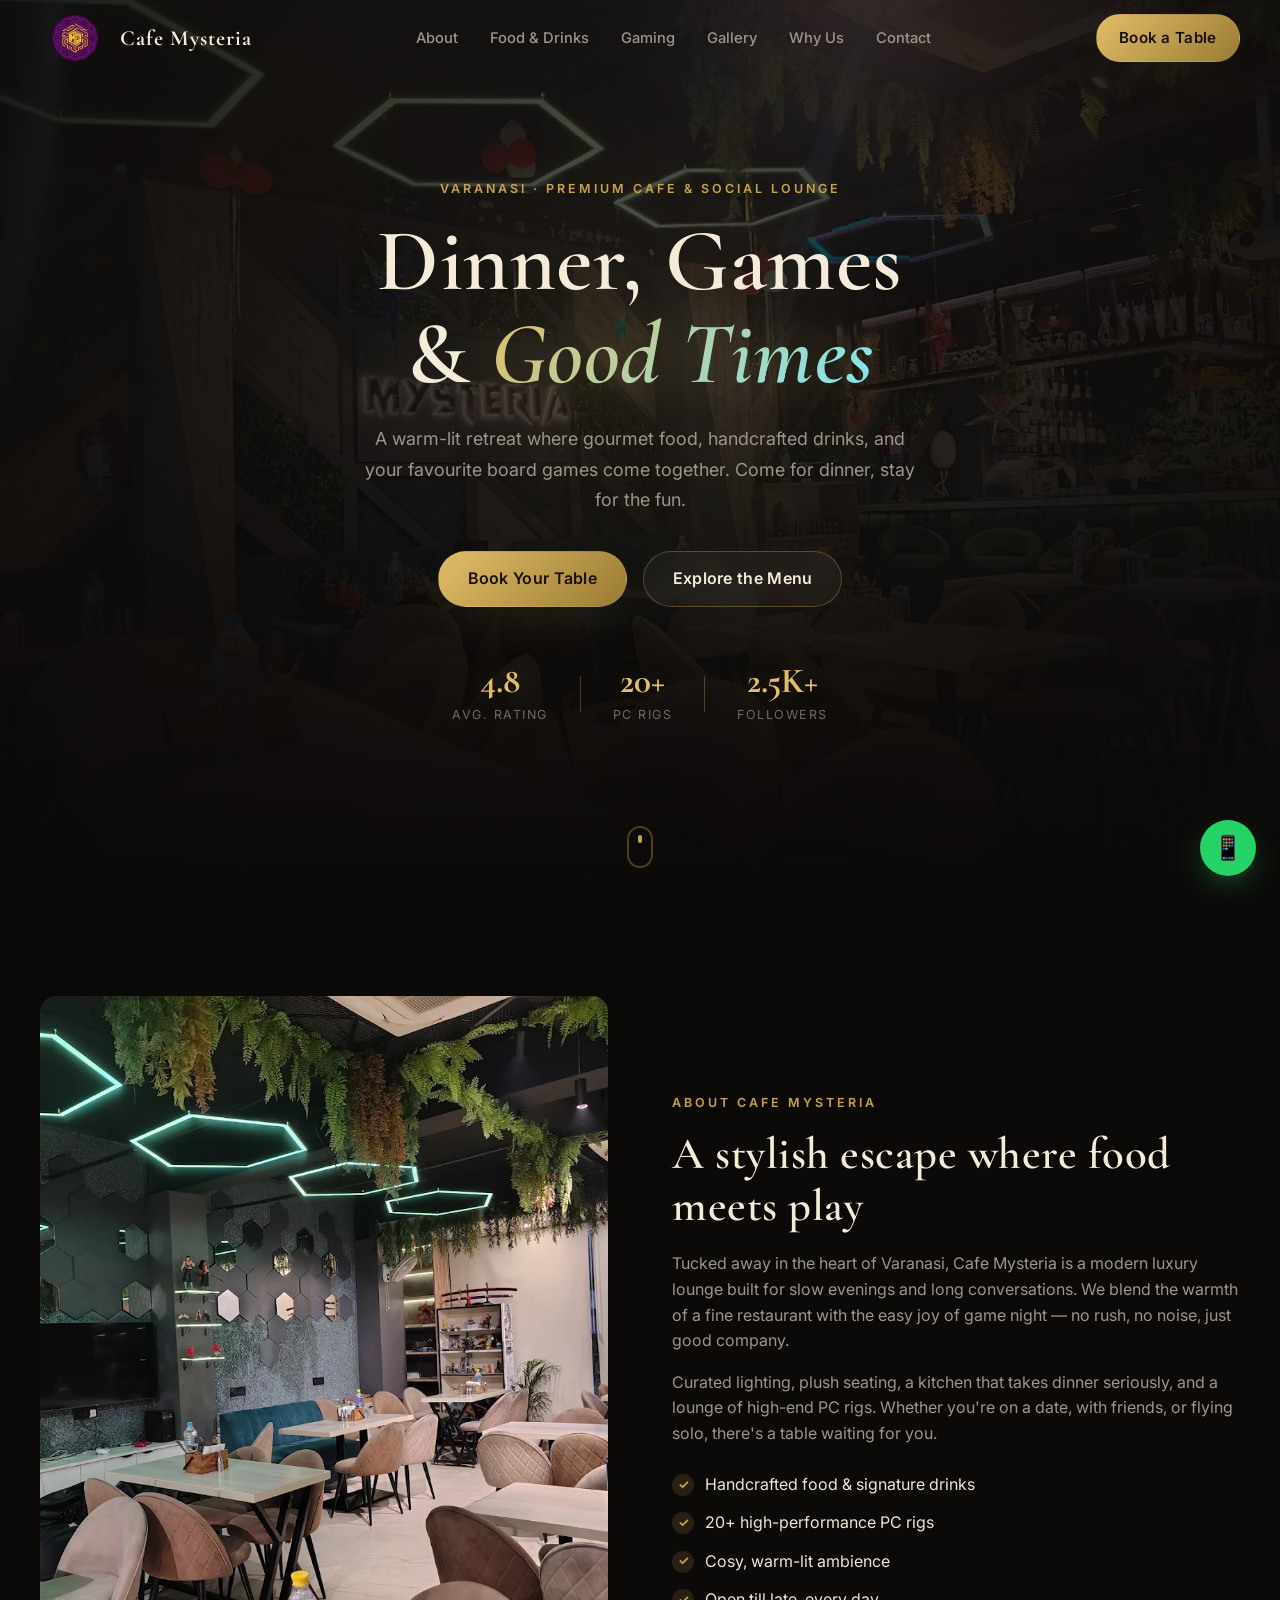
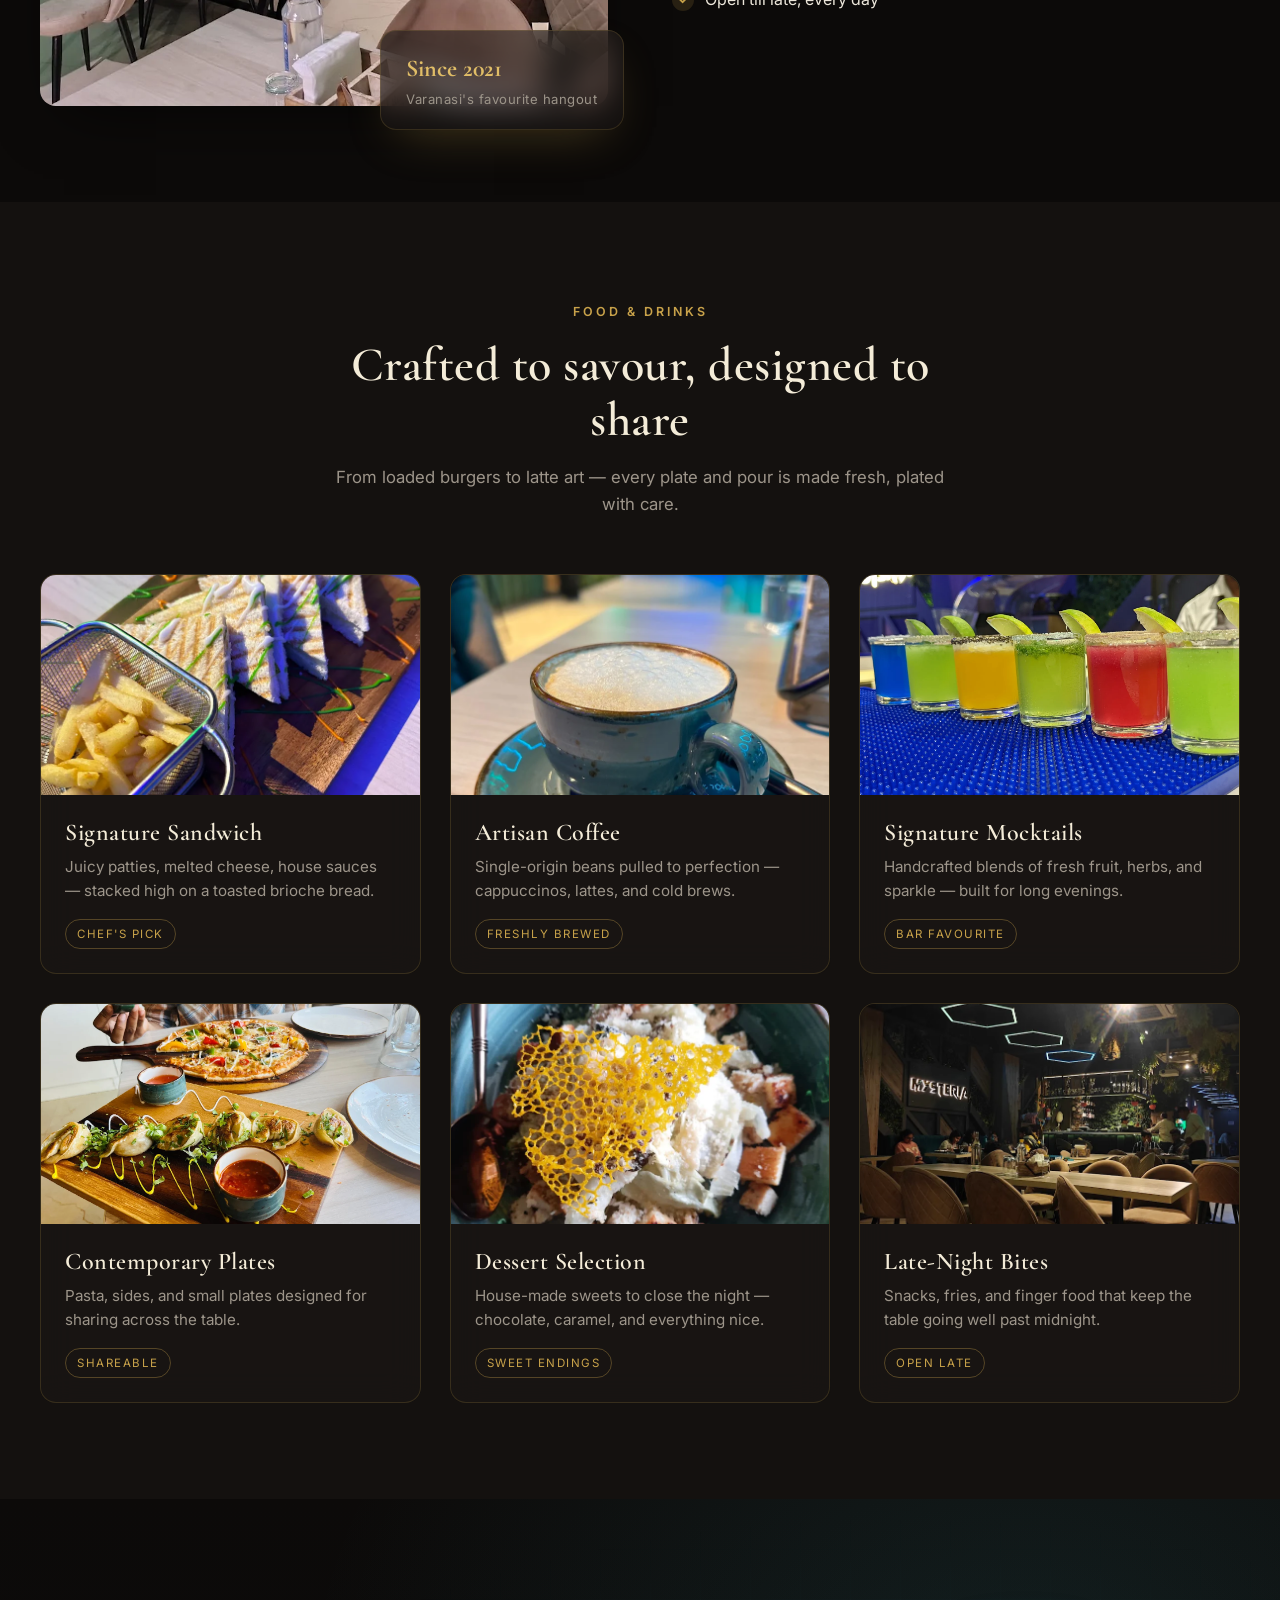
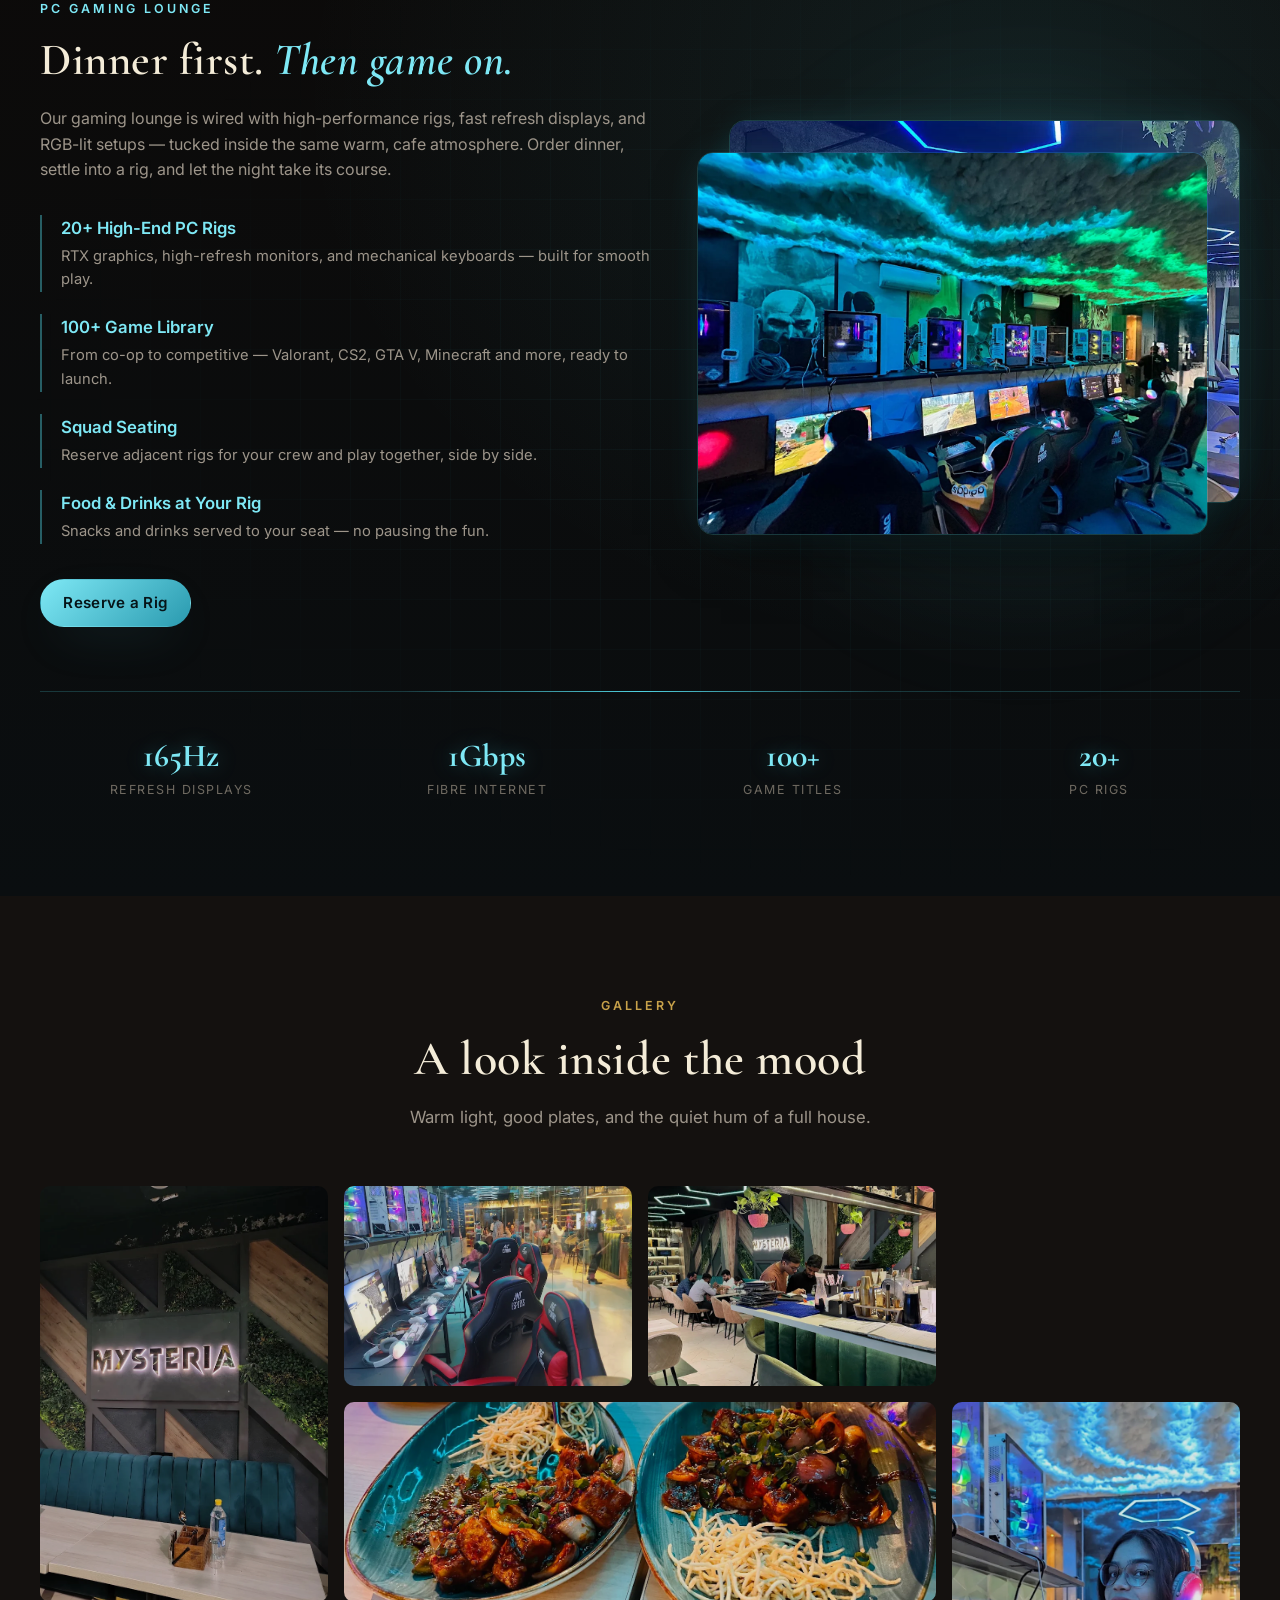
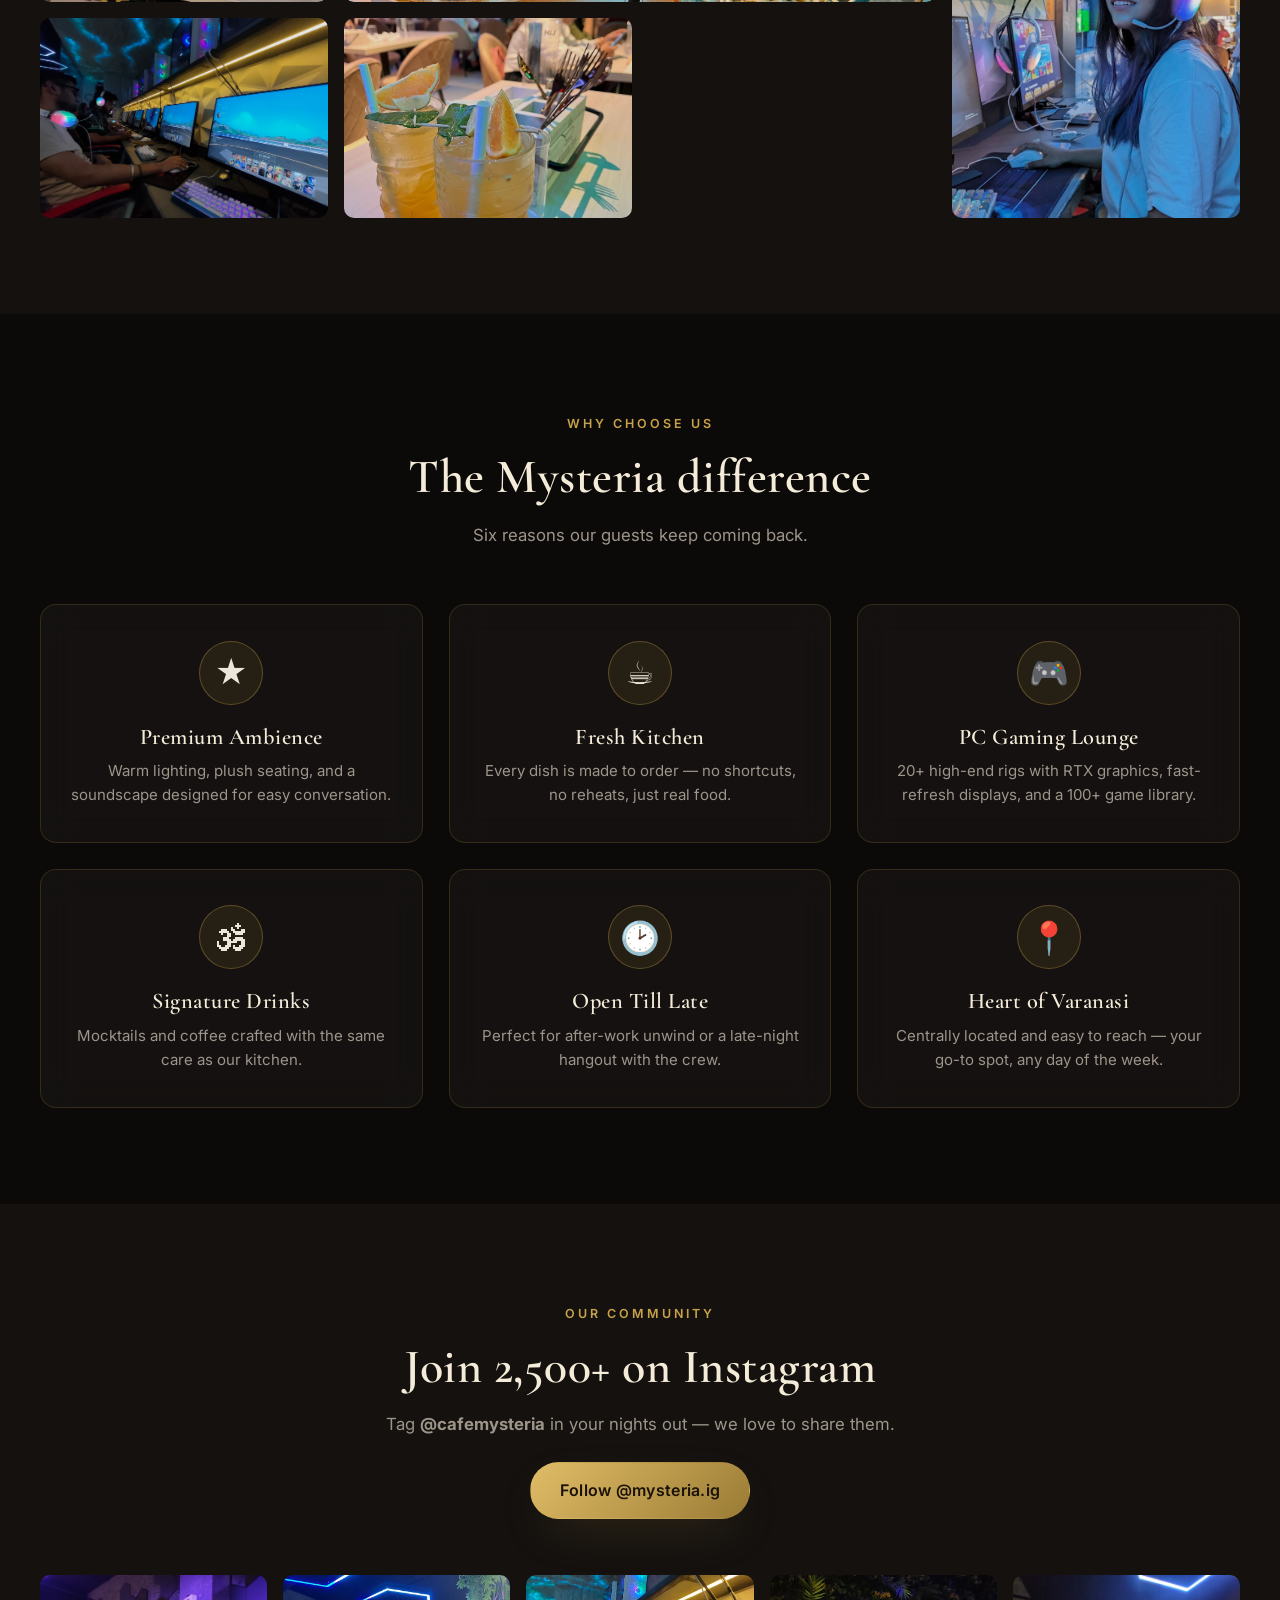
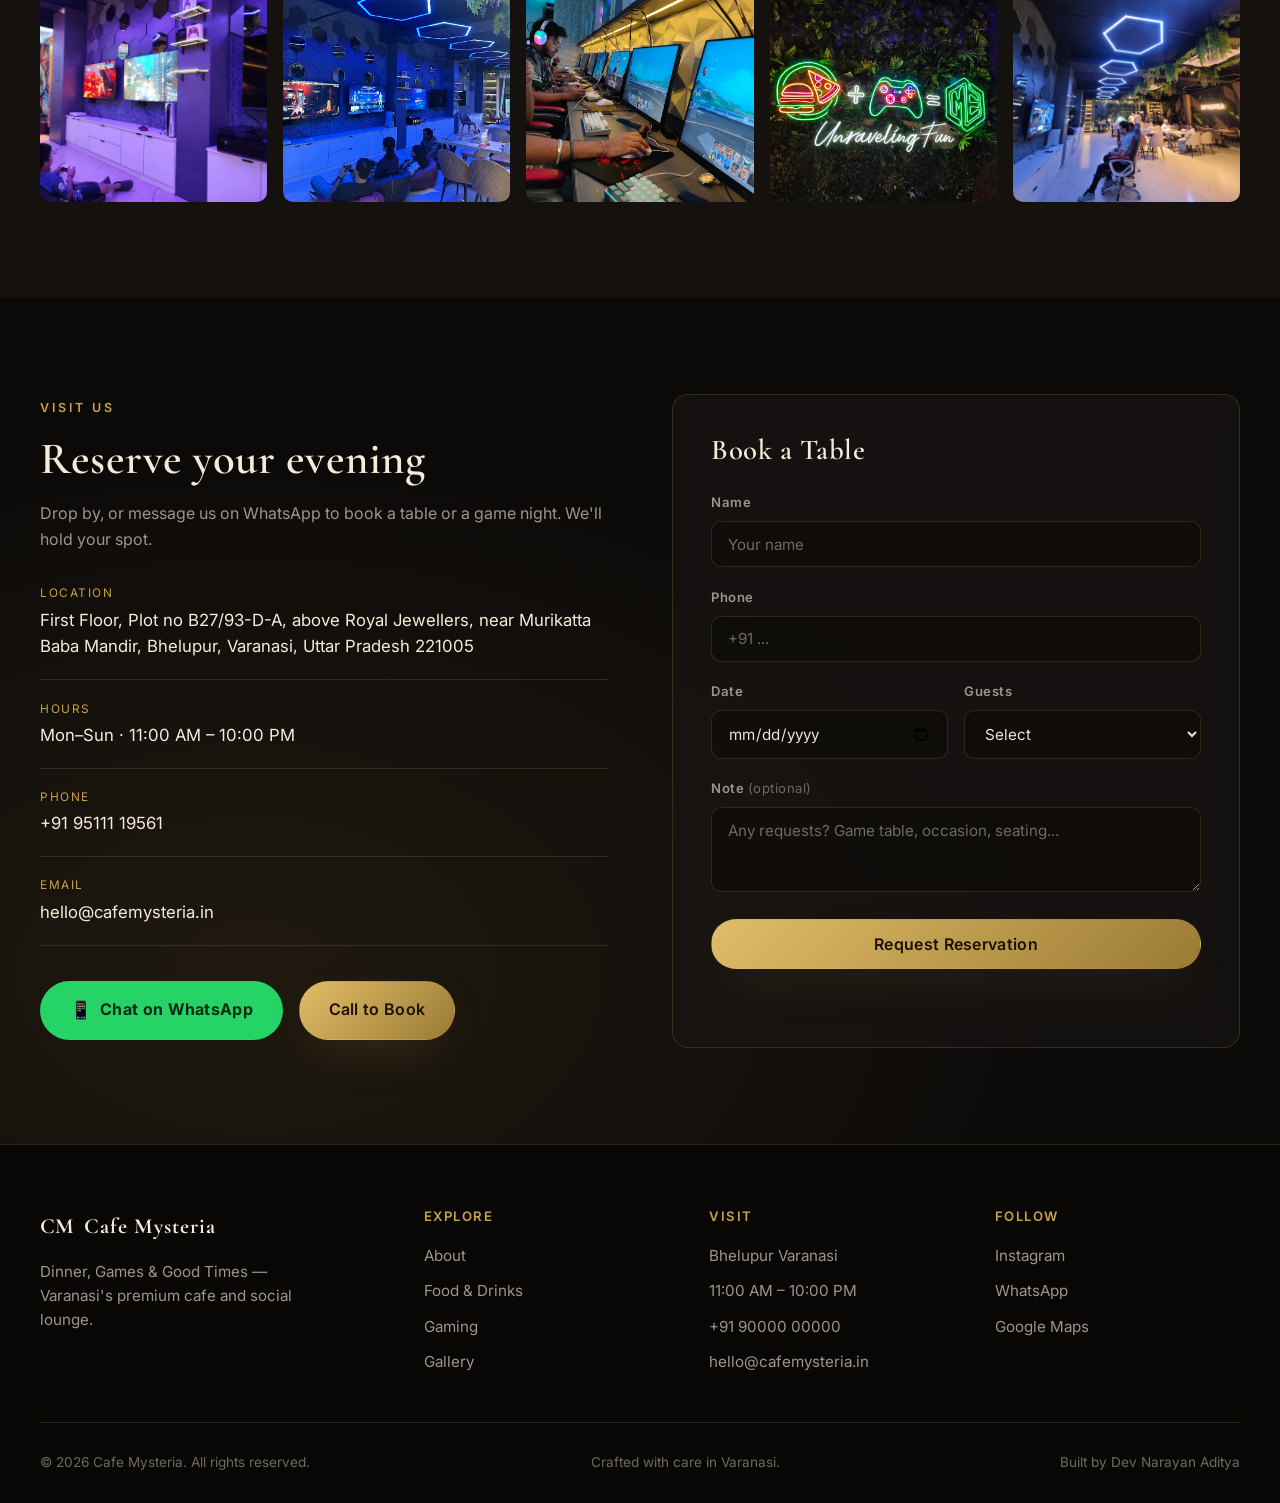
==== index.html @ c657479d "Rename index .html to index.html" ====
<!doctype html>
<html lang="en">
  <head>
    <meta charset="UTF-8" />
    <link rel="icon" type="image/svg+xml" href="public/vite.svg" />
    <meta name="viewport" content="width=device-width, initial-scale=1.0" />
    <meta name="description" content="Cafe Mysteria – Dinner, Games & Good Times in Varanasi. A premium cafe and social hangout space with gourmet food, signature drinks, and curated board and card games." />
    <link rel="preconnect" href="https://fonts.googleapis.com" />
    <link rel="preconnect" href="https://fonts.gstatic.com" crossorigin />
    <link href="https://fonts.googleapis.com/css2?family=Cormorant+Garamond:wght@400;500;600;700&family=Inter:wght@300;400;500;600;700&display=swap" rel="stylesheet" />
    <title>Cafe Mysteria Landing Page</title>
    <link rel="stylesheet" href="style.css" />
    <meta property="og:image" content="https://bolt.new/static/og_default.png">
    <meta name="twitter:card" content="summary_large_image">
    <meta name="twitter:image" content="https://bolt.new/static/og_default.png">
</head>
  <body>
    <!-- ===================== NAVBAR ===================== -->
    <header id="navbar">
      <nav class="nav container">
        <a href="#hero" class="logo" aria-label="Cafe Mysteria home">
        <img src="Images/logo.png" alt="Cafe Mysteria Logo" class="logo-img">
        <span class="logo-text">Cafe Mysteria</span>
      </a>

        <ul class="nav-links" id="navLinks">
          <li><a href="#about">About</a></li>
          <li><a href="#menu">Food &amp; Drinks</a></li>
          <li><a href="#games" class="gaming-link">Gaming</a></li>
          <li><a href="#gallery">Gallery</a></li>
          <li><a href="#why">Why Us</a></li>
          <li><a href="#contact">Contact</a></li>
        </ul>

        <div class="nav-actions">
          <a href="#contact" class="btn btn-ghost">Reserve</a>
          <a href="#contact" class="btn btn-gold">Book a Table</a>
          <button class="nav-toggle" id="navToggle" aria-label="Toggle menu" aria-expanded="false">
            <span></span><span></span><span></span>
          </button>
        </div>
      </nav>
    </header>

    <!-- ===================== HERO ===================== -->
    <section id="hero" class="hero">
      <div class="hero-bg"></div>
      <div class="hero-aurora"></div>
      <div class="hero-aurora hero-aurora-2"></div>
      <div class="hero-grid"></div>
      <div class="hero-overlay"></div>
      <div class="spotlight" id="spotlight"></div>
      <div class="hero-content container reveal">
        <span class="eyebrow">Varanasi &middot; Premium Cafe &amp; Social Lounge</span>
        <h1>Dinner, Games<br />&amp; <em>Good Times</em></h1>
        <p class="hero-sub">
          A warm-lit retreat where gourmet food, handcrafted drinks, and your
          favourite board games come together. Come for dinner, stay for the fun.
        </p>
        <div class="hero-cta">
          <a href="#contact" class="btn btn-gold btn-lg">Book Your Table</a>
          <a href="#menu" class="btn btn-ghost btn-lg">Explore the Menu</a>
        </div>
        <div class="hero-stats">
          <div class="stat"><span class="stat-num">4.8</span><span class="stat-label">Avg. Rating</span></div>
          <div class="stat-divider"></div>
          <div class="stat"><span class="stat-num">20+</span><span class="stat-label">PC Rigs</span></div>
          <div class="stat-divider"></div>
          <div class="stat"><span class="stat-num">2.5K+</span><span class="stat-label">Followers</span></div>
        </div>
      </div>
      <a href="#about" class="scroll-hint" aria-label="Scroll down">
        <span class="mouse"><span class="wheel"></span></span>
      </a>
    </section>

    <!-- ===================== ABOUT ===================== -->
    <section id="about" class="section about">
      <div class="container about-grid">
        <div class="about-media reveal">
          <img src="./Images/hero.webp" alt="Warm-lit cafe interior with candles and greenery" loading="lazy" />
          <div class="about-badge glass">
            <span class="about-badge-title">Since 2021</span>
            <span class="about-badge-sub">Varanasi's favourite hangout</span>
          </div>
        </div>
        <div class="about-text reveal">
          <span class="eyebrow">About Cafe Mysteria</span>
          <h2>A stylish escape where food meets play</h2>
          <p>
            Tucked away in the heart of Varanasi, Cafe Mysteria is a modern luxury
            lounge built for slow evenings and long conversations. We blend the
            warmth of a fine restaurant with the easy joy of game night &mdash; no
            rush, no noise, just good company.
          </p>
          <p>
            Curated lighting, plush seating, a kitchen that takes dinner seriously,
            and a lounge of high-end PC rigs. Whether you're on a date, with
            friends, or flying solo, there's a table waiting for you.
          </p>
          <ul class="about-list">
            <li><span class="check">&check;</span> Handcrafted food &amp; signature drinks</li>
            <li><span class="check">&check;</span> 20+ high-performance PC rigs</li>
            <li><span class="check">&check;</span> Cosy, warm-lit ambience</li>
            <li><span class="check">&check;</span> Open till late, every day</li>
          </ul>
        </div>
      </div>
    </section>

    <!-- ===================== FOOD & DRINKS ===================== -->
    <section id="menu" class="section menu">
      <div class="container">
        <div class="section-head reveal">
          <span class="eyebrow">Food &amp; Drinks</span>
          <h2>Crafted to savour, designed to share</h2>
          <p class="section-sub">From loaded burgers to latte art &mdash; every plate and pour is made fresh, plated with care.</p>
        </div>

        <div class="menu-grid">
          <article class="menu-card glass reveal">
            <div class="menu-img"><img src="./Images/sandwichmys.webp" /></div>
            <div class="menu-body">
              <h3>Signature Sandwich</h3>
              <p>Juicy patties, melted cheese, house sauces &mdash; stacked high on a toasted brioche bread.</p>
              <span class="menu-tag">Chef's Pick</span>
            </div>
          </article>

          <article class="menu-card glass reveal">
            <div class="menu-img"><img src="./Images/coffeemys.webp" /></div>
            <div class="menu-body">
              <h3>Artisan Coffee</h3>
              <p>Single-origin beans pulled to perfection &mdash; cappuccinos, lattes, and cold brews.</p>
              <span class="menu-tag">Freshly Brewed</span>
            </div>
          </article>

          <article class="menu-card glass reveal">
            <div class="menu-img"><img src="./Images/mockmys.webp" /></div>
            <div class="menu-body">
              <h3>Signature Mocktails</h3>
              <p>Handcrafted blends of fresh fruit, herbs, and sparkle &mdash; built for long evenings.</p>
              <span class="menu-tag">Bar Favourite</span>
            </div>
          </article>

          <article class="menu-card glass reveal">
            <div class="menu-img"><img src="./Images/foodmys.webp"/></div>
            <div class="menu-body">
              <h3>Contemporary Plates</h3>
              <p>Pasta, sides, and small plates designed for sharing across the table.</p>
              <span class="menu-tag">Shareable</span>
            </div>
          </article>

          <article class="menu-card glass reveal">
            <div class="menu-img"><img src="./Images/desemys.webp" /></div>
            <div class="menu-body">
              <h3>Dessert Selection</h3>
              <p>House-made sweets to close the night &mdash; chocolate, caramel, and everything nice.</p>
              <span class="menu-tag">Sweet Endings</span>
            </div>
          </article>

          <article class="menu-card glass reveal">
            <div class="menu-img"><img src = "Images/int.webp" /></div>
            <div class="menu-body">
              <h3>Late-Night Bites</h3>
              <p>Snacks, fries, and finger food that keep the table going well past midnight.</p>
              <span class="menu-tag">Open Late</span>
            </div>
          </article>
        </div>
      </div>
    </section>

    <!-- ===================== GAMING ===================== -->
    <section id="games" class="section games">
      <div class="games-bg"></div>
      <div class="games-grid-overlay"></div>
      <div class="games-glow"></div>
      <div class="container">
        <div class="games-grid">
          <div class="games-text reveal">
            <span class="eyebrow games-eyebrow">PC Gaming Lounge</span>
            <h2>Dinner first. <em>Then game on.</em></h2>
            <p>
              Our gaming lounge is wired with high-performance rigs, fast refresh
              displays, and RGB-lit setups &mdash; tucked inside the same warm, cafe
              atmosphere. Order dinner, settle into a rig, and let the night take
              its course.
            </p>
            <ul class="games-list">
              <li><strong>20+ High-End PC Rigs</strong><span>RTX graphics, high-refresh monitors, and mechanical keyboards &mdash; built for smooth play.</span></li>
              <li><strong>100+ Game Library</strong><span>From co-op to competitive &mdash; Valorant, CS2, GTA V, Minecraft and more, ready to launch.</span></li>
              <li><strong>Squad Seating</strong><span>Reserve adjacent rigs for your crew and play together, side by side.</span></li>
              <li><strong>Food &amp; Drinks at Your Rig</strong><span>Snacks and drinks served to your seat &mdash; no pausing the fun.</span></li>
            </ul>
            <a href="#contact" class="btn btn-neon">Reserve a Rig</a>
          </div>
          <div class="games-media reveal">
            <img src="Images/gamingmys.webp" />
            <img class="games-media-sm" src="./Images/gaming - Copy.webp" alt="Group gaming at a cyber cafe" loading="lazy" />
          </div>
        </div>

        <div class="games-specs reveal">
          <div class="spec"><span class="spec-num" data-count="165" data-suffix="Hz">0</span><span class="spec-label">Refresh Displays</span></div>
          <div class="spec"><span class="spec-num" data-count="1" data-suffix="Gbps">0</span><span class="spec-label">Fibre Internet</span></div>
          <div class="spec"><span class="spec-num" data-count="100" data-suffix="+">0</span><span class="spec-label">Game Titles</span></div>
          <div class="spec"><span class="spec-num" data-count="20" data-suffix="+">0</span><span class="spec-label">PC Rigs</span></div>
        </div>
      </div>
    </section>

    <!-- ===================== GALLERY ===================== -->
    <section id="gallery" class="section gallery">
      <div class="container">
        <div class="section-head reveal">
          <span class="eyebrow">Gallery</span>
          <h2>A look inside the mood</h2>
          <p class="section-sub">Warm light, good plates, and the quiet hum of a full house.</p>
        </div>
        <div class="gallery-grid">
          <figure class="gallery-item reveal g-tall"><img src="./Images/veiw1.webp" /></figure>
          <figure class="gallery-item reveal"><img src="./Images/view3.webp" /></figure>
          <figure class="gallery-item reveal"><img src="./Images/view4.webp" /></figure>
          <figure class="gallery-item reveal g-wide"><img src="./Images/view5.webp" /></figure>
          <figure class="gallery-item reveal g-tall"><img src="./Images/view6.webp" /></figure>
          <figure class="gallery-item reveal"><img src="./Images/view7.webp"/></figure>
          <figure class="gallery-item reveal"><img src="./Images/view9.webp" /></figure>
        </div>
      </div>
    </section>

    <!-- ===================== WHY CHOOSE US ===================== -->
    <section id="why" class="section why">
      <div class="container">
        <div class="section-head reveal">
          <span class="eyebrow">Why Choose Us</span>
          <h2>The Mysteria difference</h2>
          <p class="section-sub">Six reasons our guests keep coming back.</p>
        </div>
        <div class="why-grid">
          <article class="why-card glass reveal"><div class="why-icon">&#9733;</div><h3>Premium Ambience</h3><p>Warm lighting, plush seating, and a soundscape designed for easy conversation.</p></article>
          <article class="why-card glass reveal"><div class="why-icon">&#9749;</div><h3>Fresh Kitchen</h3><p>Every dish is made to order &mdash; no shortcuts, no reheats, just real food.</p></article>
          <article class="why-card glass reveal"><div class="why-icon">&#127918;</div><h3>PC Gaming Lounge</h3><p>20+ high-end rigs with RTX graphics, fast-refresh displays, and a 100+ game library.</p></article>
          <article class="why-card glass reveal"><div class="why-icon">&#128329;</div><h3>Signature Drinks</h3><p>Mocktails and coffee crafted with the same care as our kitchen.</p></article>
          <article class="why-card glass reveal"><div class="why-icon">&#128337;</div><h3>Open Till Late</h3><p>Perfect for after-work unwind or a late-night hangout with the crew.</p></article>
          <article class="why-card glass reveal"><div class="why-icon">&#128205;</div><h3>Heart of Varanasi</h3><p>Centrally located and easy to reach &mdash; your go-to spot, any day of the week.</p></article>
        </div>
      </div>
    </section>

    <!-- ===================== INSTAGRAM ===================== -->
    <section id="instagram" class="section instagram">
      <div class="container">
        <div class="section-head reveal">
          <span class="eyebrow">Our Community</span>
          <h2>Join 2,500+ on Instagram</h2>
          <p class="section-sub">Tag <strong>@cafemysteria</strong> in your nights out &mdash; we love to share them.</p>
          <a href="https://www.instagram.com/mysteria.ig/" target="_blank" rel="noopener noreferrer" class="btn btn-gold btn-lg follow-btn">Follow @mysteria.ig</a>
        </div>
        <div class="ig-grid">
          <figure class="ig-item reveal"><img src="./Images/tagmys.webp" /><span class="ig-handle">@mysteria.ig</span></figure>
          <figure class="ig-item reveal"><img src="./Images/tag2mys.webp" /><span class="ig-handle">@mysteria.ig</span></figure>
          <figure class="ig-item reveal"><img src="./Images/tag3mys.webp" /><span class="ig-handle">@mysteria.ig</span></figure>
          <figure class="ig-item reveal"><img src="./Images/tag4mys.webp" /><span class="ig-handle">@mysteria.ig</span></figure>
          <figure class="ig-item reveal"><img src="./Images/tag5mys.webp" /><span class="ig-handle">@mysteria.ig</span></figure>
        </div>
      </div>
    </section>

    <!-- ===================== CONTACT ===================== -->
    <section id="contact" class="section contact">
      <div class="contact-bg"></div>
      <div class="container contact-grid">
        <div class="contact-info reveal">
          <span class="eyebrow">Visit Us</span>
          <h2>Reserve your evening</h2>
          <p>Drop by, or message us on WhatsApp to book a table or a game night. We'll hold your spot.</p>

          <ul class="contact-list">
            <li><span class="ci-label">Location</span><span class="ci-value">First Floor, Plot no B27/93-D-A, above Royal Jewellers, near Murikatta Baba Mandir, Bhelupur, Varanasi, Uttar Pradesh 221005</span></li>
            <li><span class="ci-label">Hours</span><span class="ci-value">Mon&ndash;Sun &middot; 11:00 AM &ndash; 10:00 PM</span></li>
            <li><span class="ci-label">Phone</span><span class="ci-value">+91 95111 19561</span></li>
            <li><span class="ci-label">Email</span><span class="ci-value">hello@cafemysteria.in</span></li>
          </ul>

          <div class="contact-cta">
            <a href="https://wa.me/919000000000?text=Hi%20Cafe%20Mysteria%2C%20I%27d%20like%20to%20book%20a%20table" class="btn btn-whatsapp btn-lg" target="_blank" rel="noopener">
              <span class="wa-icon">&#128241;</span> Chat on WhatsApp
            </a>
            <a href="tel:+919000000000" class="btn btn-gold btn-lg">Call to Book</a>
          </div>
        </div>

        <form class="contact-form glass reveal" id="bookingForm" novalidate>
          <h3>Book a Table</h3>
          <div class="field">
            <label for="name">Name</label>
            <input type="text" id="name" name="name" placeholder="Your name" required />
          </div>
          <div class="field">
            <label for="phone">Phone</label>
            <input type="tel" id="phone" name="phone" placeholder="+91 ..." required />
          </div>
          <div class="field-row">
            <div class="field">
              <label for="date">Date</label>
              <input type="date" id="date" name="date" required />
            </div>
            <div class="field">
              <label for="guests">Guests</label>
              <select id="guests" name="guests" required>
                <option value="">Select</option>
                <option>1&ndash;2</option>
                <option>3&ndash;4</option>
                <option>5&ndash;6</option>
                <option>7+</option>
              </select>
            </div>
          </div>
          <div class="field">
            <label for="note">Note <span class="optional">(optional)</span></label>
            <textarea id="note" name="note" rows="3" placeholder="Any requests? Game table, occasion, seating..."></textarea>
          </div>
          <button type="submit" class="btn btn-gold btn-lg btn-block">Request Reservation</button>
          <p class="form-success" id="formSuccess">Thanks! We'll confirm your reservation on WhatsApp shortly.</p>
        </form>
      </div>
    </section>

    <!-- ===================== FOOTER ===================== -->
    <footer class="footer">
      <div class="container footer-grid">
        <div class="footer-brand">
          <span class="logo"><span class="logo-mark">CM</span><span class="logo-text">Cafe Mysteria</span></span>
          <p>Dinner, Games &amp; Good Times &mdash; Varanasi's premium cafe and social lounge.</p>
        </div>
        <div class="footer-col">
          <h4>Explore</h4>
          <ul>
            <li><a href="#about">About</a></li>
            <li><a href="#menu">Food &amp; Drinks</a></li>
            <li><a href="#games">Gaming</a></li>
            <li><a href="#gallery">Gallery</a></li>
          </ul>
        </div>
        <div class="footer-col">
          <h4>Visit</h4>
          <ul>
            <li>Bhelupur Varanasi</li>
            <li>11:00 AM &ndash; 10:00 PM</li>
            <li>+91 90000 00000</li>
            <li>hello@cafemysteria.in</li>
          </ul>
        </div>
        <div class="footer-col">
          <h4>Follow</h4>
          <ul class="footer-social">
            <li><a href="https://www.instagram.com/mysteria.ig/">Instagram</a></li>
            <li><a href="#contact">WhatsApp</a></li>
            <li><a href="#contact">Google Maps</a></li>
          </ul>
        </div>
      </div>
      <div class="footer-bottom container">
        <span>&copy; <span id="year"></span> Cafe Mysteria. All rights reserved.</span>
        <span>Crafted with care in Varanasi.</span>
        <span>Built by Dev Narayan Aditya</span>
      </div>
    </footer>

    <a href="https://wa.me/919000000000?text=Hi%20Cafe%20Mysteria" class="wa-float" target="_blank" rel="noopener" aria-label="Chat on WhatsApp">&#128241;</a>

    <script src="script.js"></script>
  </body>
</html>
---- style.css ----
/* ============================================================
   Cafe Mysteria — Premium Landing Page
   ============================================================ */

:root {
  /* Color system */
  --bg: #0c0a09;
  --bg-soft: #14110f;
  --bg-card: rgba(28, 24, 22, 0.55);
  --surface: #1c1816;
  --gold: #c8a24a;
  --gold-bright: #e0bd67;
  --gold-deep: #9a7b34;
  --cream: #f4ecd8;
  --text: #ece6da;
  --text-muted: #9d958a;
  --text-dim: #6f6a61;
  --line: rgba(200, 162, 74, 0.18);
  --line-strong: rgba(200, 162, 74, 0.35);
  --success: #6bbf8a;
  --whatsapp: #25d366;

  /* Neon accent for gaming zone */
  --neon: #4fd1e0;
  --neon-bright: #7ee8f5;
  --neon-deep: #2a9aaf;
  --neon-line: rgba(79, 209, 224, 0.22);
  --neon-line-strong: rgba(79, 209, 224, 0.42);
  --neon-shadow: 0 18px 50px -20px rgba(79, 209, 224, 0.35);

  /* Typography */
  --font-display: "Cormorant Garamond", Georgia, serif;
  --font-body: "Inter", system-ui, sans-serif;

  /* Spacing (8px system) */
  --s-1: 0.5rem;
  --s-2: 1rem;
  --s-3: 1.5rem;
  --s-4: 2rem;
  --s-5: 3rem;
  --s-6: 4rem;
  --s-7: 6rem;

  --radius: 16px;
  --radius-sm: 10px;
  --maxw: 1200px;

  --shadow: 0 24px 60px -24px rgba(0, 0, 0, 0.7);
  --shadow-gold: 0 18px 50px -20px rgba(200, 162, 74, 0.35);
}

* {
  margin: 0;
  padding: 0;
  box-sizing: border-box;
}

html {
  scroll-behavior: smooth;
  scroll-padding-top: 90px;
}

body {
  font-family: var(--font-body);
  background: var(--bg);
  color: var(--text);
  line-height: 1.6;
  -webkit-font-smoothing: antialiased;
  -moz-osx-font-smoothing: grayscale;
  overflow-x: hidden;
}

img {
  max-width: 100%;
  display: block;
}

a {
  color: inherit;
  text-decoration: none;
}

ul {
  list-style: none;
}

h1, h2, h3, h4 {
  font-family: var(--font-display);
  font-weight: 600;
  line-height: 1.15;
  letter-spacing: 0.5px;
}

.container {
  width: min(100% - 2.5rem, var(--maxw));
  margin-inline: auto;
}

.eyebrow {
  display: inline-block;
  font-family: var(--font-body);
  font-size: 0.78rem;
  font-weight: 600;
  letter-spacing: 3px;
  text-transform: uppercase;
  color: var(--gold);
  margin-bottom: 1rem;
}

em {
  color: var(--gold-bright);
  font-style: italic;
}

/* ============================================================
   Buttons
   ============================================================ */
.btn {
  display: inline-flex;
  align-items: center;
  justify-content: center;
  gap: 0.5rem;
  padding: 0.7rem 1.4rem;
  border-radius: 100px;
  font-family: var(--font-body);
  font-size: 0.95rem;
  font-weight: 600;
  letter-spacing: 0.3px;
  border: 1px solid transparent;
  cursor: pointer;
  transition: all 0.3s cubic-bezier(0.2, 0.8, 0.2, 1);
  white-space: nowrap;
}

.btn-lg {
  padding: 0.9rem 1.8rem;
  font-size: 1rem;
}

.btn-block {
  width: 100%;
}

.btn-gold {
  background: linear-gradient(135deg, var(--gold-bright), var(--gold-deep));
  color: #1a1208;
  box-shadow: var(--shadow-gold);
}
.btn-gold:hover {
  transform: translateY(-2px);
  box-shadow: 0 22px 60px -18px rgba(200, 162, 74, 0.55);
}

.btn-ghost {
  background: rgba(244, 236, 216, 0.04);
  color: var(--cream);
  border-color: var(--line-strong);
  backdrop-filter: blur(8px);
}
.btn-ghost:hover {
  background: rgba(200, 162, 74, 0.12);
  border-color: var(--gold);
  color: var(--gold-bright);
}

.btn-whatsapp {
  background: var(--whatsapp);
  color: #062a14;
  font-weight: 700;
}
.btn-whatsapp:hover {
  background: #1fb855;
  transform: translateY(-2px);
}

.btn-neon {
  background: linear-gradient(135deg, var(--neon-bright), var(--neon-deep));
  color: #061418;
  box-shadow: var(--neon-shadow);
}
.btn-neon:hover {
  transform: translateY(-2px);
  box-shadow: 0 22px 60px -18px rgba(79, 209, 224, 0.55);
}

/* ============================================================
   Glassmorphism
   ============================================================ */
.glass {
  background: var(--bg-card);
  backdrop-filter: blur(16px);
  -webkit-backdrop-filter: blur(16px);
  border: 1px solid var(--line);
  border-radius: var(--radius);
}

/* ============================================================
   Navbar
   ============================================================ */
#navbar {
  position: fixed;
  top: 0;
  left: 0;
  width: 100%;
  z-index: 1000;
  transition: all 0.4s ease;
}
#navbar.scrolled {
  background: rgba(12, 10, 9, 0.82);
  backdrop-filter: blur(18px);
  -webkit-backdrop-filter: blur(18px);
  border-bottom: 1px solid var(--line);
  box-shadow: 0 10px 30px -20px rgba(0, 0, 0, 0.8);
}

.nav {
  display: flex;
  align-items: center;
  justify-content: space-between;
  height: 76px;
  transition: height 0.4s ease;
}
#navbar.scrolled .nav {
  height: 64px;
}

.logo {
  display: flex;
  align-items: center;
  gap: 0.6rem;
  font-family: var(--font-display);
  font-size: 1.35rem;
  font-weight: 700;
  color: var(--cream);
}
.logo-img{
    width:70px;
    height:70px;
    object-fit:cover;
}
.logo-text {
  letter-spacing: 1px;
}

.nav-links {
  display: flex;
  gap: 2rem;
}
.nav-links a {
  font-size: 0.92rem;
  font-weight: 500;
  color: var(--text-muted);
  position: relative;
  transition: color 0.3s;
}
.nav-links a::after {
  content: "";
  position: absolute;
  left: 0;
  bottom: -6px;
  width: 0;
  height: 1.5px;
  background: var(--gold);
  transition: width 0.3s ease;
}
.nav-links a:hover,
.nav-links a.active {
  color: var(--cream);
}
.nav-links a:hover::after,
.nav-links a.active::after {
  width: 100%;
}

.nav-actions {
  display: flex;
  align-items: center;
  gap: 0.75rem;
}
.nav-actions .btn-ghost {
  display: none;
}

.nav-toggle {
  display: none;
  flex-direction: column;
  gap: 5px;
  background: none;
  border: none;
  cursor: pointer;
  padding: 6px;
}
.nav-toggle span {
  width: 24px;
  height: 2px;
  background: var(--cream);
  border-radius: 2px;
  transition: all 0.3s;
}
.nav-toggle.open span:nth-child(1) {
  transform: translateY(7px) rotate(45deg);
}
.nav-toggle.open span:nth-child(2) {
  opacity: 0;
}
.nav-toggle.open span:nth-child(3) {
  transform: translateY(-7px) rotate(-45deg);
}

/* ============================================================
   Hero
   ============================================================ */
.hero {
  position: relative;
  min-height: 100vh;
  display: flex;
  align-items: center;
  overflow: hidden;
}
.hero-bg {
  position: absolute;
  inset: 0;
  background: url("./Images/hero2.webp")
    center/cover no-repeat;
  transform: scale(1.05);
  animation: heroZoom 20s ease-in-out infinite alternate;
}
@keyframes heroZoom {
  to {
    transform: scale(1.15);
  }
}
.hero-aurora {
  position: absolute;
  top: -20%;
  left: -10%;
  width: 60%;
  height: 80%;
  background: radial-gradient(ellipse, rgba(200, 162, 74, 0.18), transparent 65%);
  filter: blur(50px);
  animation: auroraDrift 14s ease-in-out infinite alternate;
  pointer-events: none;
  z-index: 1;
}
.hero-aurora-2 {
  top: 30%;
  left: auto;
  right: -15%;
  width: 50%;
  height: 70%;
  background: radial-gradient(ellipse, rgba(79, 209, 224, 0.14), transparent 65%);
  animation-duration: 18s;
  animation-delay: -3s;
}
@keyframes auroraDrift {
  0% { transform: translate(0, 0) rotate(0deg); }
  100% { transform: translate(8%, 6%) rotate(8deg); }
}
.hero-grid {
  position: absolute;
  inset: 0;
  background-image: 
    linear-gradient(rgba(200, 162, 74, 0.04) 1px, transparent 1px),
    linear-gradient(90deg, rgba(200, 162, 74, 0.04) 1px, transparent 1px);
  background-size: 60px 60px;
  mask-image: radial-gradient(ellipse at center, black 20%, transparent 75%);
  -webkit-mask-image: radial-gradient(ellipse at center, black 20%, transparent 75%);
  z-index: 1;
  pointer-events: none;
}
.spotlight {
  position: absolute;
  inset: 0;
  pointer-events: none;
  background: radial-gradient(
    400px circle at var(--mx, 50%) var(--my, 40%),
    rgba(200, 162, 74, 0.08),
    transparent 70%
  );
  z-index: 2;
  transition: background 0.2s ease;
}
.hero-overlay {
  position: absolute;
  inset: 0;
  background: radial-gradient(
      ellipse at 50% 40%,
      rgba(12, 10, 9, 0.35) 0%,
      rgba(12, 10, 9, 0.78) 60%,
      rgba(12, 10, 9, 0.95) 100%
    ),
    linear-gradient(180deg, rgba(12, 10, 9, 0.3), var(--bg) 98%);
  z-index: 1;
}

.hero-content {
  position: relative;
  z-index: 2;
  text-align: center;
  padding-block: 6rem;
}
.hero-content h1 {
  font-size: clamp(2.8rem, 7vw, 5.5rem);
  font-weight: 600;
  line-height: 1.05;
  margin-bottom: 1.5rem;
  color: var(--cream);
  animation: heroTitleIn 1s cubic-bezier(0.2, 0.8, 0.2, 1) both;
}
@keyframes heroTitleIn {
  from { opacity: 0; transform: translateY(30px); filter: blur(8px); }
  to { opacity: 1; transform: translateY(0); filter: blur(0); }
}
.hero-content em {
  background: linear-gradient(135deg, var(--gold-bright), var(--neon-bright));
  -webkit-background-clip: text;
  background-clip: text;
  -webkit-text-fill-color: transparent;
  filter: drop-shadow(0 0 24px rgba(200, 162, 74, 0.3));
}
.hero-sub {
  max-width: 560px;
  margin: 0 auto 2.2rem;
  font-size: 1.12rem;
  color: var(--text-muted);
  line-height: 1.7;
}
.hero-cta {
  display: flex;
  gap: 1rem;
  justify-content: center;
  flex-wrap: wrap;
  margin-bottom: 3.5rem;
}

.hero-stats {
  display: flex;
  align-items: center;
  justify-content: center;
  gap: 2rem;
  flex-wrap: wrap;
}
.stat {
  display: flex;
  flex-direction: column;
}
.stat-num {
  font-family: var(--font-display);
  font-size: 2.2rem;
  font-weight: 700;
  color: var(--gold-bright);
  line-height: 1;
  text-shadow: 0 0 24px rgba(200, 162, 74, 0.25);
}
.stat-label {
  font-size: 0.78rem;
  letter-spacing: 1.5px;
  text-transform: uppercase;
  color: var(--text-dim);
  margin-top: 0.4rem;
}
.stat-divider {
  width: 1px;
  height: 36px;
  background: var(--line-strong);
}

.scroll-hint {
  position: absolute;
  bottom: 2rem;
  left: 50%;
  transform: translateX(-50%);
  z-index: 2;
}
.mouse {
  display: block;
  width: 26px;
  height: 42px;
  border: 2px solid var(--line-strong);
  border-radius: 14px;
  position: relative;
}
.wheel {
  position: absolute;
  top: 7px;
  left: 50%;
  width: 4px;
  height: 8px;
  margin-left: -2px;
  background: var(--gold);
  border-radius: 2px;
  animation: wheel 1.6s ease-in-out infinite;
}
@keyframes wheel {
  0% { opacity: 1; top: 7px; }
  100% { opacity: 0; top: 22px; }
}

/* ============================================================
   Section base
   ============================================================ */
.section {
  padding-block: var(--s-7);
  position: relative;
}
.section-head {
  text-align: center;
  max-width: 620px;
  margin: 0 auto 3.5rem;
}
.section-head h2 {
  font-size: clamp(2rem, 4.5vw, 3rem);
  color: var(--cream);
  margin-bottom: 1rem;
}
.section-sub {
  color: var(--text-muted);
  font-size: 1.05rem;
}

/* ============================================================
   About
   ============================================================ */
.about-grid {
  display: grid;
  grid-template-columns: 1fr 1fr;
  gap: 4rem;
  align-items: center;
}
.about-media {
  position: relative;
}
.about-media img {
  border-radius: var(--radius);
  box-shadow: var(--shadow);
  aspect-ratio: 4/5;
  object-fit: cover;
}
.about-badge {
  position: absolute;
  bottom: -24px;
  right: -16px;
  padding: 1.2rem 1.6rem;
  display: flex;
  flex-direction: column;
  box-shadow: var(--shadow-gold);
}
.about-badge-title {
  font-family: var(--font-display);
  font-size: 1.5rem;
  font-weight: 700;
  color: var(--gold-bright);
}
.about-badge-sub {
  font-size: 0.82rem;
  color: var(--text-muted);
  letter-spacing: 0.5px;
}

.about-text h2 {
  font-size: clamp(1.9rem, 4vw, 2.8rem);
  color: var(--cream);
  margin-bottom: 1.2rem;
}
.about-text p {
  color: var(--text-muted);
  margin-bottom: 1rem;
}
.about-list {
  margin-top: 1.6rem;
  display: grid;
  gap: 0.8rem;
}
.about-list li {
  display: flex;
  align-items: center;
  gap: 0.7rem;
  color: var(--text);
}
.check {
  display: grid;
  place-items: center;
  width: 22px;
  height: 22px;
  border-radius: 50%;
  background: rgba(200, 162, 74, 0.15);
  color: var(--gold);
  font-size: 0.8rem;
  font-weight: 700;
  flex-shrink: 0;
}

/* ============================================================
   Menu / Food & Drinks
   ============================================================ */
.menu {
  background: var(--bg-soft);
}
.menu-grid {
  display: grid;
  grid-template-columns: repeat(3, 1fr);
  gap: 1.8rem;
}
.menu-card {
  overflow: hidden;
  position: relative;
  transition: transform 0.4s cubic-bezier(0.2, 0.8, 0.2, 1), box-shadow 0.4s, border-color 0.4s;
}
.menu-card::before {
  content: "";
  position: absolute;
  inset: 0;
  border-radius: var(--radius);
  padding: 1px;
  background: linear-gradient(135deg, transparent, rgba(200, 162, 74, 0.4), transparent 60%);
  -webkit-mask: linear-gradient(#000 0 0) content-box, linear-gradient(#000 0 0);
  -webkit-mask-composite: xor;
  mask-composite: exclude;
  opacity: 0;
  transition: opacity 0.4s;
  pointer-events: none;
}
.menu-card:hover::before {
  opacity: 1;
}
.menu-card:hover {
  transform: translateY(-8px);
  border-color: var(--line-strong);
  box-shadow: var(--shadow), var(--shadow-gold);
}
.menu-img {
  height: 220px;
  overflow: hidden;
}
.menu-img img {
  width: 100%;
  height: 100%;
  object-fit: cover;
  transition: transform 0.6s ease;
}
.menu-card:hover .menu-img img {
  transform: scale(1.08);
}
.menu-body {
  padding: 1.5rem;
  position: relative;
}
.menu-body h3 {
  font-size: 1.5rem;
  color: var(--cream);
  margin-bottom: 0.5rem;
}
.menu-body p {
  color: var(--text-muted);
  font-size: 0.95rem;
}
.menu-tag {
  display: inline-block;
  margin-top: 1rem;
  font-size: 0.72rem;
  letter-spacing: 1.5px;
  text-transform: uppercase;
  color: var(--gold);
  border: 1px solid var(--line-strong);
  padding: 0.3rem 0.7rem;
  border-radius: 100px;
}

/* ============================================================
   Gaming
   ============================================================ */
.games-grid-overlay {
  position: absolute;
  inset: 0;
  background-image: 
    linear-gradient(rgba(79, 209, 224, 0.05) 1px, transparent 1px),
    linear-gradient(90deg, rgba(79, 209, 224, 0.05) 1px, transparent 1px);
  background-size: 50px 50px;
  mask-image: radial-gradient(ellipse at 70% 50%, black 10%, transparent 70%);
  -webkit-mask-image: radial-gradient(ellipse at 70% 50%, black 10%, transparent 70%);
  pointer-events: none;
}
.games-bg {
  position: absolute;
  inset: 0;
  background: radial-gradient(
      ellipse at 80% 20%,
      rgba(79, 209, 224, 0.1),
      transparent 50%
    ),
    linear-gradient(180deg, var(--bg), #0a0e10);
}
.games-glow {
  position: absolute;
  top: 10%;
  right: -5%;
  width: 50%;
  height: 70%;
  background: radial-gradient(
    circle,
    rgba(79, 209, 224, 0.12),
    transparent 70%
  );
  filter: blur(40px);
  pointer-events: none;
  animation: glowPulse 6s ease-in-out infinite alternate;
}
@keyframes glowPulse {
  to {
    opacity: 0.5;
    transform: scale(1.1);
  }
}
.games-eyebrow {
  color: var(--neon-bright) !important;
}
.games-text em {
  color: var(--neon-bright);
}
.games-list li {
  border-left-color: var(--neon-line-strong) !important;
}
.games-list strong {
  color: var(--neon-bright) !important;
}
.games-grid {
  position: relative;
  display: grid;
  grid-template-columns: 1.1fr 0.9fr;
  gap: 4rem;
  align-items: center;
}
.games-text h2 {
  font-size: clamp(1.9rem, 4vw, 2.8rem);
  color: var(--cream);
  margin-bottom: 1.2rem;
}
.games-text > p {
  color: var(--text-muted);
  margin-bottom: 2rem;
}
.games-list {
  display: grid;
  gap: 1.4rem;
  margin-bottom: 2.2rem;
}
.games-list li {
  display: flex;
  flex-direction: column;
  gap: 0.2rem;
  padding-left: 1.2rem;
  border-left: 2px solid var(--line-strong);
}
.games-list strong {
  color: var(--cream);
  font-weight: 600;
  font-size: 1.05rem;
}
.games-list span {
  color: var(--text-muted);
  font-size: 0.92rem;
}

.games-media {
  position: relative;
}
.games-media img {
  border-radius: var(--radius);
  box-shadow: var(--shadow), 0 0 40px -10px rgba(79, 209, 224, 0.25);
  aspect-ratio: 4/3;
  object-fit: cover;
  width: 100%;
  border: 1px solid var(--neon-line);
}
.games-media-sm {
  position: absolute;
  bottom: -32px;
  left: -32px;
  width: 45%;
  aspect-ratio: 1/1;
  border: 5px solid var(--bg);
}

.games-specs {
  display: grid;
  grid-template-columns: repeat(4, 1fr);
  gap: 1.5rem;
  margin-top: 4rem;
  padding-top: 3rem;
  border-top: 1px solid var(--neon-line);
  position: relative;
}
.games-specs::before {
  content: "";
  position: absolute;
  top: -1px;
  left: 30%;
  width: 40%;
  height: 1px;
  background: linear-gradient(90deg, transparent, var(--neon), transparent);
  animation: borderScan 4s ease-in-out infinite;
}
@keyframes borderScan {
  0%, 100% { transform: translateX(-30%); opacity: 0; }
  50% { transform: translateX(30%); opacity: 1; }
}
.games-specs .spec {
  text-align: center;
  position: relative;
}
.games-specs .spec-num {
  display: block;
  font-family: var(--font-display);
  font-size: 2rem;
  font-weight: 700;
  color: var(--neon-bright);
  line-height: 1;
  text-shadow: 0 0 20px rgba(79, 209, 224, 0.4);
}
.games-specs .spec-label {
  display: block;
  margin-top: 0.5rem;
  font-size: 0.78rem;
  letter-spacing: 1.5px;
  text-transform: uppercase;
  color: var(--text-dim);
}

/* ============================================================
   Gallery
   ============================================================ */
.gallery {
  background: var(--bg-soft);
}
.gallery-grid {
  display: grid;
  grid-template-columns: repeat(4, 1fr);
  grid-auto-rows: 200px;
  gap: 1rem;
}
.gallery-item {
  overflow: hidden;
  border-radius: var(--radius-sm);
  position: relative;
  cursor: pointer;
}
.gallery-item img {
  width: 100%;
  height: 100%;
  object-fit: cover;
  transition: transform 0.6s ease, filter 0.4s ease;
  filter: brightness(0.9);
}
.gallery-item:hover img {
  transform: scale(1.08);
  filter: brightness(1.05);
}
.gallery-item::after {
  content: "";
  position: absolute;
  inset: 0;
  background: linear-gradient(transparent 60%, rgba(12, 10, 9, 0.4));
  opacity: 0;
  transition: opacity 0.4s;
}
.gallery-item:hover::after {
  opacity: 1;
}
.g-tall {
  grid-row: span 2;
}
.g-wide {
  grid-column: span 2;
}

/* ============================================================
   Why Choose Us
   ============================================================ */
.why-grid {
  display: grid;
  grid-template-columns: repeat(3, 1fr);
  gap: 1.6rem;
}
.why-card {
  padding: 2.2rem 1.8rem;
  text-align: center;
  position: relative;
  transition: transform 0.4s, border-color 0.4s, box-shadow 0.4s;
}
.why-card::after {
  content: "";
  position: absolute;
  inset: 0;
  border-radius: var(--radius);
  background: radial-gradient(circle at 50% 0%, rgba(200, 162, 74, 0.12), transparent 60%);
  opacity: 0;
  transition: opacity 0.4s;
  pointer-events: none;
}
.why-card:hover::after {
  opacity: 1;
}
.why-card:hover {
  transform: translateY(-6px);
  border-color: var(--line-strong);
  box-shadow: var(--shadow-gold);
}
.why-icon {
  font-size: 2rem;
  width: 64px;
  height: 64px;
  margin: 0 auto 1.2rem;
  display: grid;
  place-items: center;
  border-radius: 50%;
  background: rgba(200, 162, 74, 0.1);
  border: 1px solid var(--line-strong);
  transition: box-shadow 0.4s, border-color 0.4s;
}
.why-card:hover .why-icon {
  border-color: var(--gold);
  box-shadow: 0 0 24px -4px rgba(200, 162, 74, 0.4);
}
.why-card h3 {
  font-size: 1.4rem;
  color: var(--cream);
  margin-bottom: 0.6rem;
}
.why-card p {
  color: var(--text-muted);
  font-size: 0.94rem;
}

/* ============================================================
   Instagram
   ============================================================ */
.instagram {
  background: var(--bg-soft);
}
.follow-btn {
  margin-top: 1.5rem;
}
.ig-grid {
  display: grid;
  grid-template-columns: repeat(5, 1fr);
  gap: 1rem;
}
.ig-item {
  position: relative;
  aspect-ratio: 1/1;
  border-radius: var(--radius-sm);
  overflow: hidden;
  cursor: pointer;
}
.ig-item img {
  width: 100%;
  height: 100%;
  object-fit: cover;
  transition: transform 0.5s ease;
}
.ig-item:hover img {
  transform: scale(1.1);
}
.ig-handle {
  position: absolute;
  inset: 0;
  display: grid;
  place-items: center;
  background: rgba(12, 10, 9, 0.55);
  color: var(--cream);
  font-size: 0.85rem;
  font-weight: 600;
  letter-spacing: 0.5px;
  opacity: 0;
  transition: opacity 0.3s;
}
.ig-item:hover .ig-handle {
  opacity: 1;
}

/* ============================================================
   Contact
   ============================================================ */
.contact {
  overflow: hidden;
}
.contact-bg {
  position: absolute;
  inset: 0;
  background: radial-gradient(
      ellipse at 20% 80%,
      rgba(200, 162, 74, 0.1),
      transparent 55%
    ),
    var(--bg);
}
.contact-grid {
  position: relative;
  display: grid;
  grid-template-columns: 1fr 1fr;
  gap: 4rem;
  align-items: start;
}
.contact-info h2 {
  font-size: clamp(1.9rem, 4vw, 2.8rem);
  color: var(--cream);
  margin-bottom: 1rem;
}
.contact-info > p {
  color: var(--text-muted);
  margin-bottom: 2rem;
}
.contact-list {
  display: grid;
  gap: 1.2rem;
  margin-bottom: 2.2rem;
}
.contact-list li {
  display: flex;
  flex-direction: column;
  gap: 0.2rem;
  padding-bottom: 1.2rem;
  border-bottom: 1px solid var(--line);
}
.ci-label {
  font-size: 0.74rem;
  letter-spacing: 1.5px;
  text-transform: uppercase;
  color: var(--gold);
}
.ci-value {
  font-size: 1.05rem;
  color: var(--cream);
}
.contact-cta {
  display: flex;
  gap: 1rem;
  flex-wrap: wrap;
}
.wa-icon {
  font-size: 1.1rem;
}

.contact-form {
  padding: 2.4rem;
}
.contact-form h3 {
  font-size: 1.8rem;
  color: var(--cream);
  margin-bottom: 1.6rem;
}
.field {
  margin-bottom: 1.2rem;
}
.field-row {
  display: grid;
  grid-template-columns: 1fr 1fr;
  gap: 1rem;
}
.field label {
  display: block;
  font-size: 0.82rem;
  font-weight: 600;
  letter-spacing: 0.5px;
  color: var(--text-muted);
  margin-bottom: 0.5rem;
}
.optional {
  color: var(--text-dim);
  font-weight: 400;
}
.field input,
.field select,
.field textarea {
  width: 100%;
  padding: 0.8rem 1rem;
  background: rgba(12, 10, 9, 0.6);
  border: 1px solid var(--line);
  border-radius: var(--radius-sm);
  color: var(--text);
  font-family: var(--font-body);
  font-size: 0.95rem;
  transition: border-color 0.3s, box-shadow 0.3s;
}
.field input::placeholder,
.field textarea::placeholder {
  color: var(--text-dim);
}
.field input:focus,
.field select:focus,
.field textarea:focus {
  outline: none;
  border-color: var(--gold);
  box-shadow: 0 0 0 3px rgba(200, 162, 74, 0.15);
}
.field textarea {
  resize: vertical;
}
.form-success {
  margin-top: 1rem;
  text-align: center;
  color: var(--success);
  font-size: 0.92rem;
  font-weight: 500;
  opacity: 0;
  transform: translateY(8px);
  transition: all 0.4s;
}
.form-success.show {
  opacity: 1;
  transform: translateY(0);
}

/* ============================================================
   Footer
   ============================================================ */
.footer {
  background: #08070660;
  background: #080706;
  border-top: 1px solid var(--line);
  padding-top: 4rem;
}
.footer-grid {
  display: grid;
  grid-template-columns: 1.4fr 1fr 1fr 1fr;
  gap: 2.5rem;
  padding-bottom: 3rem;
}
.footer-brand p {
  color: var(--text-muted);
  margin-top: 1rem;
  max-width: 280px;
  font-size: 0.95rem;
}
.footer-col h4 {
  font-family: var(--font-body);
  font-size: 0.82rem;
  letter-spacing: 1.5px;
  text-transform: uppercase;
  color: var(--gold);
  margin-bottom: 1.2rem;
}
.footer-col ul {
  display: grid;
  gap: 0.7rem;
}
.footer-col li,
.footer-col a {
  color: var(--text-muted);
  font-size: 0.95rem;
  transition: color 0.3s;
}
.footer-col a:hover {
  color: var(--gold-bright);
}
.footer-bottom {
  display: flex;
  justify-content: space-between;
  flex-wrap: wrap;
  gap: 1rem;
  padding-block: 1.8rem;
  border-top: 1px solid var(--line);
  color: var(--text-dim);
  font-size: 0.85rem;
}

/* ============================================================
   WhatsApp float
   ============================================================ */
.wa-float {
  position: fixed;
  bottom: 1.5rem;
  right: 1.5rem;
  width: 56px;
  height: 56px;
  border-radius: 50%;
  background: var(--whatsapp);
  color: #fff;
  display: grid;
  place-items: center;
  font-size: 1.5rem;
  z-index: 900;
  box-shadow: 0 10px 30px -8px rgba(37, 211, 102, 0.5);
  transition: transform 0.3s;
  animation: waPulse 2.5s infinite;
}
.wa-float:hover {
  transform: scale(1.1);
}
@keyframes waPulse {
  0% { box-shadow: 0 0 0 0 rgba(37, 211, 102, 0.4); }
  70% { box-shadow: 0 0 0 16px rgba(37, 211, 102, 0); }
  100% { box-shadow: 0 0 0 0 rgba(37, 211, 102, 0); }
}

/* ============================================================
   Scroll reveal
   ============================================================ */
.reveal {
  opacity: 0;
  transform: translateY(40px);
  transition: opacity 0.8s cubic-bezier(0.2, 0.8, 0.2, 1),
    transform 0.8s cubic-bezier(0.2, 0.8, 0.2, 1);
}
.reveal.visible {
  opacity: 1;
  transform: translateY(0);
}

/* ============================================================
   Responsive
   ============================================================ */
@media (max-width: 1024px) {
  .menu-grid {
    grid-template-columns: repeat(2, 1fr);
  }
  .ig-grid {
    grid-template-columns: repeat(3, 1fr);
  }
  .games-media-sm {
    display: none;
  }
}

@media (max-width: 820px) {
  .nav-links {
    position: fixed;
    top: 76px;
    left: 0;
    width: 100%;
    flex-direction: column;
    gap: 0;
    background: rgba(12, 10, 9, 0.97);
    backdrop-filter: blur(20px);
    border-bottom: 1px solid var(--line);
    padding: 1rem 0;
    transform: translateY(-130%);
    transition: transform 0.4s ease;
    z-index: 999;
  }
  .nav-links.open {
    transform: translateY(0);
  }
  .nav-links li {
    width: 100%;
    text-align: center;
  }
  .nav-links a {
    display: block;
    padding: 1rem;
    font-size: 1.05rem;
  }
  .nav-links a::after {
    display: none;
  }
  .nav-toggle {
    display: flex;
  }
  .nav-actions .btn-gold {
    display: none;
  }
  .nav-actions .btn-ghost {
    display: inline-flex;
  }

  .about-grid,
  .games-grid,
  .contact-grid {
    grid-template-columns: 1fr;
    gap: 3rem;
  }
  .about-badge {
    right: 16px;
  }
  .games-media-sm {
    display: block;
    position: static;
    width: 100%;
    margin-top: 1rem;
    border: none;
    aspect-ratio: 4/3;
  }
  .why-grid {
    grid-template-columns: repeat(2, 1fr);
  }
  .gallery-grid {
    grid-template-columns: repeat(2, 1fr);
    grid-auto-rows: 180px;
  }
  .footer-grid {
    grid-template-columns: 1fr 1fr;
  }
}

@media (max-width: 820px) {
  .games-specs {
    grid-template-columns: repeat(2, 1fr);
    gap: 2rem 1rem;
  }
}

@media (max-width: 560px) {
  .section {
    padding-block: 4rem;
  }
  .menu-grid,
  .why-grid {
    grid-template-columns: 1fr;
  }
  .ig-grid {
    grid-template-columns: repeat(2, 1fr);
  }
  .gallery-grid {
    grid-template-columns: 1fr;
    grid-auto-rows: 200px;
  }
  .g-wide {
    grid-column: span 1;
  }
  .footer-grid {
    grid-template-columns: 1fr;
  }
  .footer-bottom {
    flex-direction: column;
    text-align: center;
  }
  .hero-cta {
    flex-direction: column;
    width: 100%;
  }
  .hero-cta .btn {
    width: 100%;
  }
  .stat-divider {
    display: none;
  }
  .field-row {
    grid-template-columns: 1fr;
  }
  .contact-cta {
    flex-direction: column;
  }
  .contact-cta .btn {
    width: 100%;
  }
}
.gaming-link:hover{
    color:#8B5CF6;
    text-shadow:
        0 0 5px rgba(139,92,246,0.8),
        0 0 10px rgba(139,92,246,0.5);
}

.gaming-link:hover::after{
    background: linear-gradient(
        90deg,
        #8B5CF6,
        #06B6D4
    );
    width:100%;
}
.gaming-link.active{
    color:#8B5CF6;
    text-shadow:
        0 0 5px rgba(139,92,246,0.8),
        0 0 10px rgba(139,92,246,0.5);
}

.gaming-link.active::after{
    width:100%;
    background: linear-gradient(
        90deg,
        #8B5CF6,
        #06B6D4
    );
}
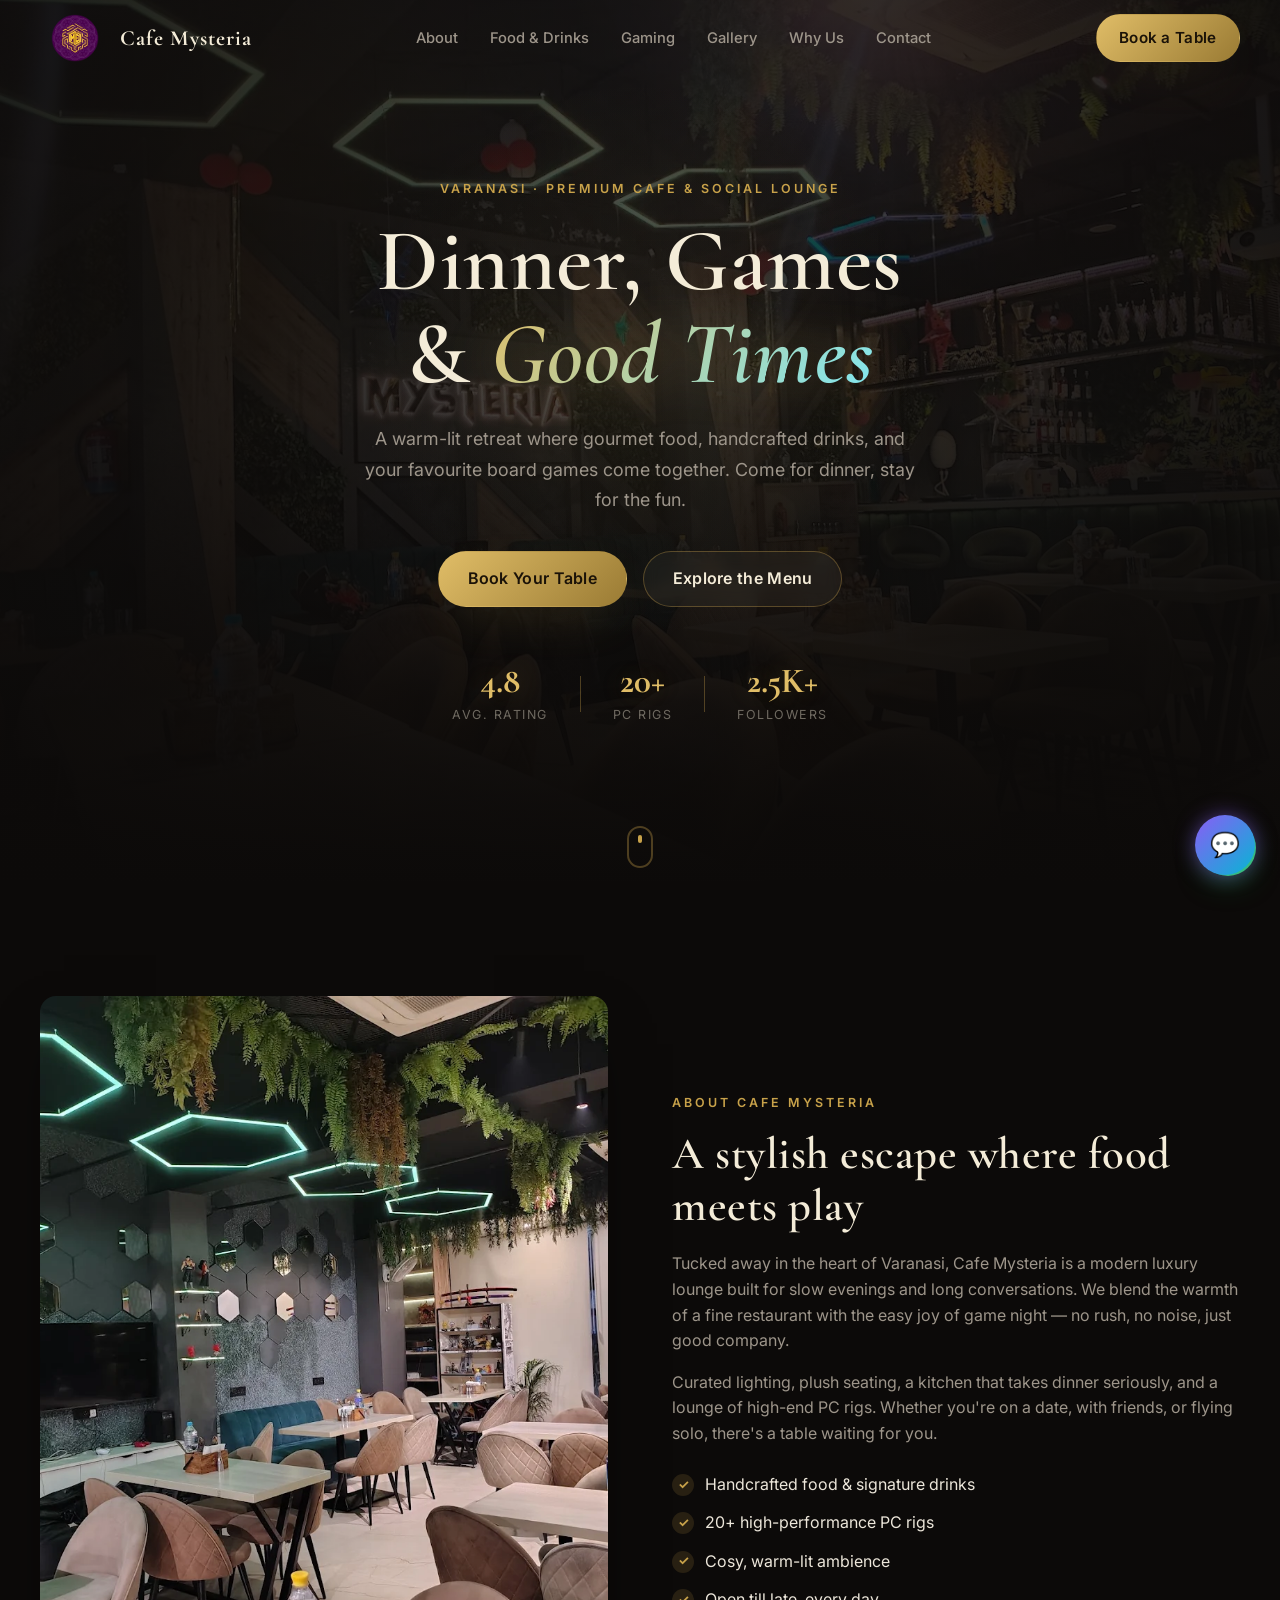
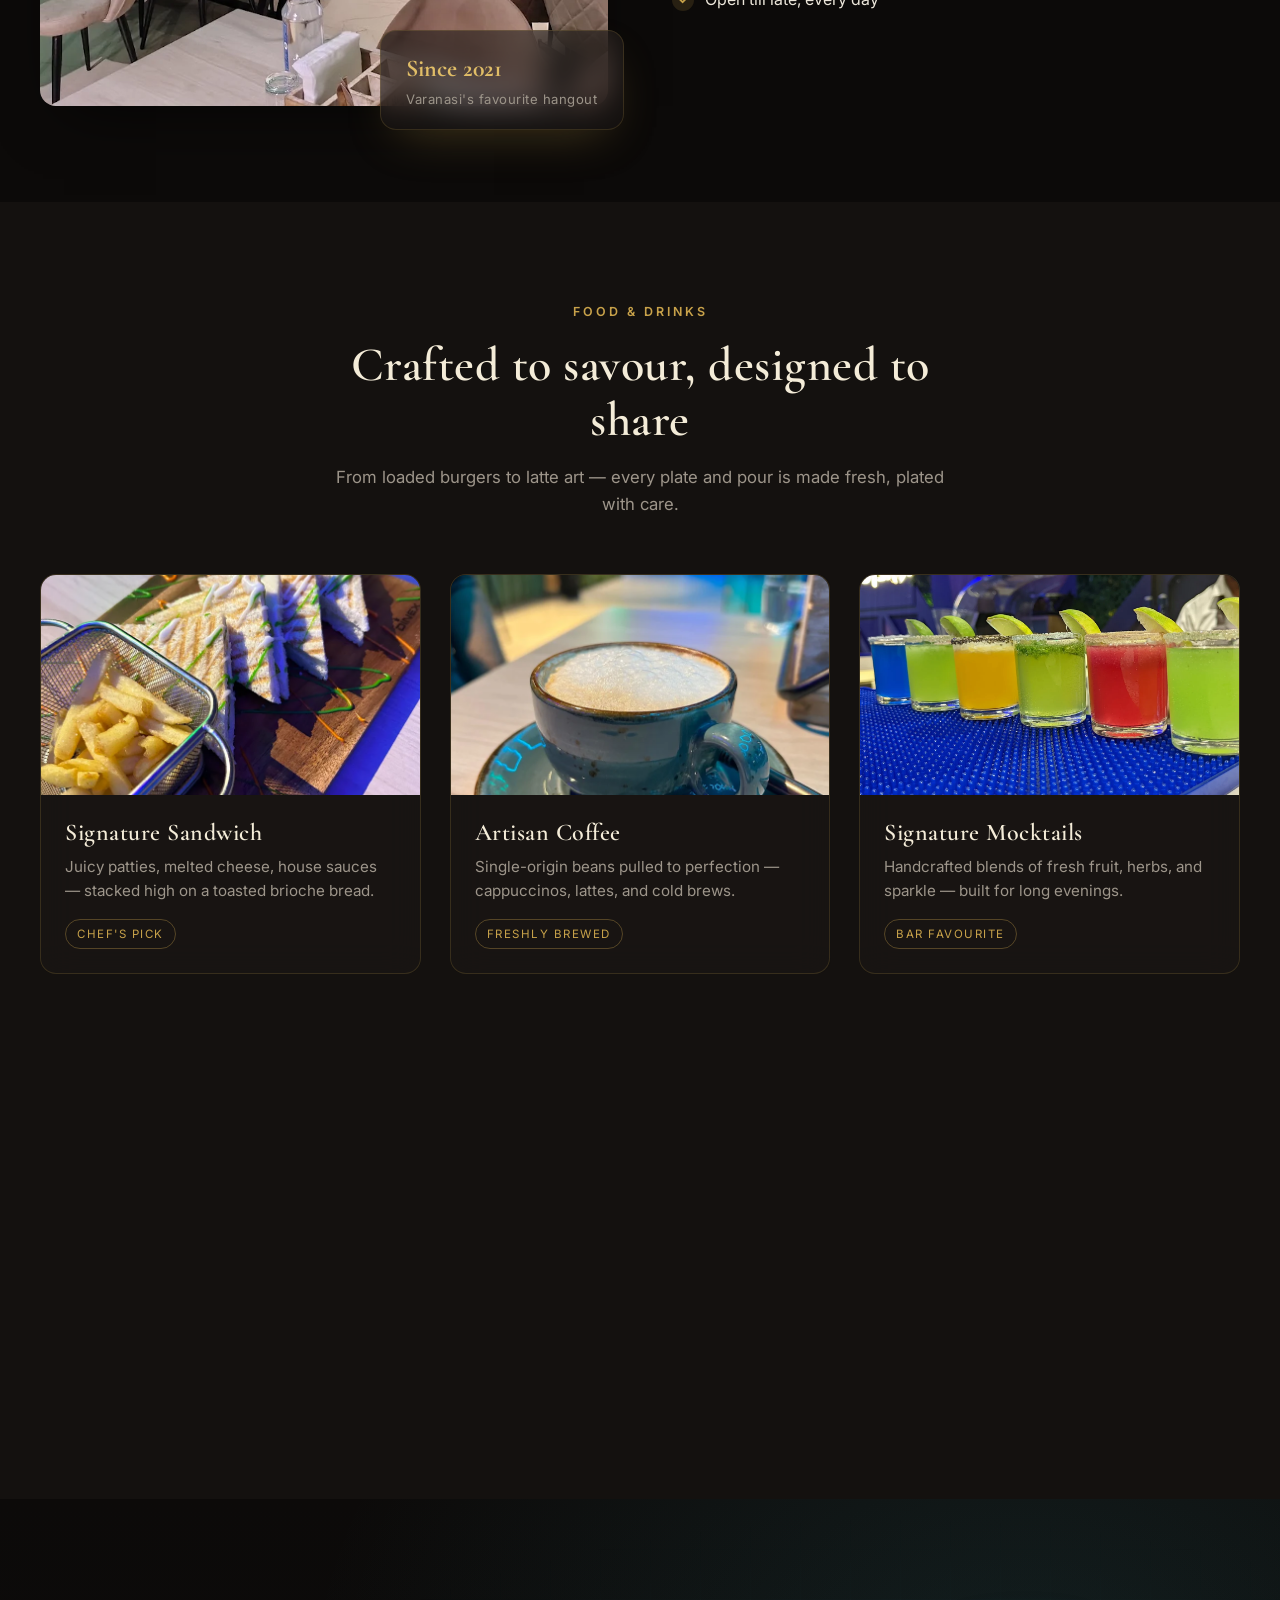
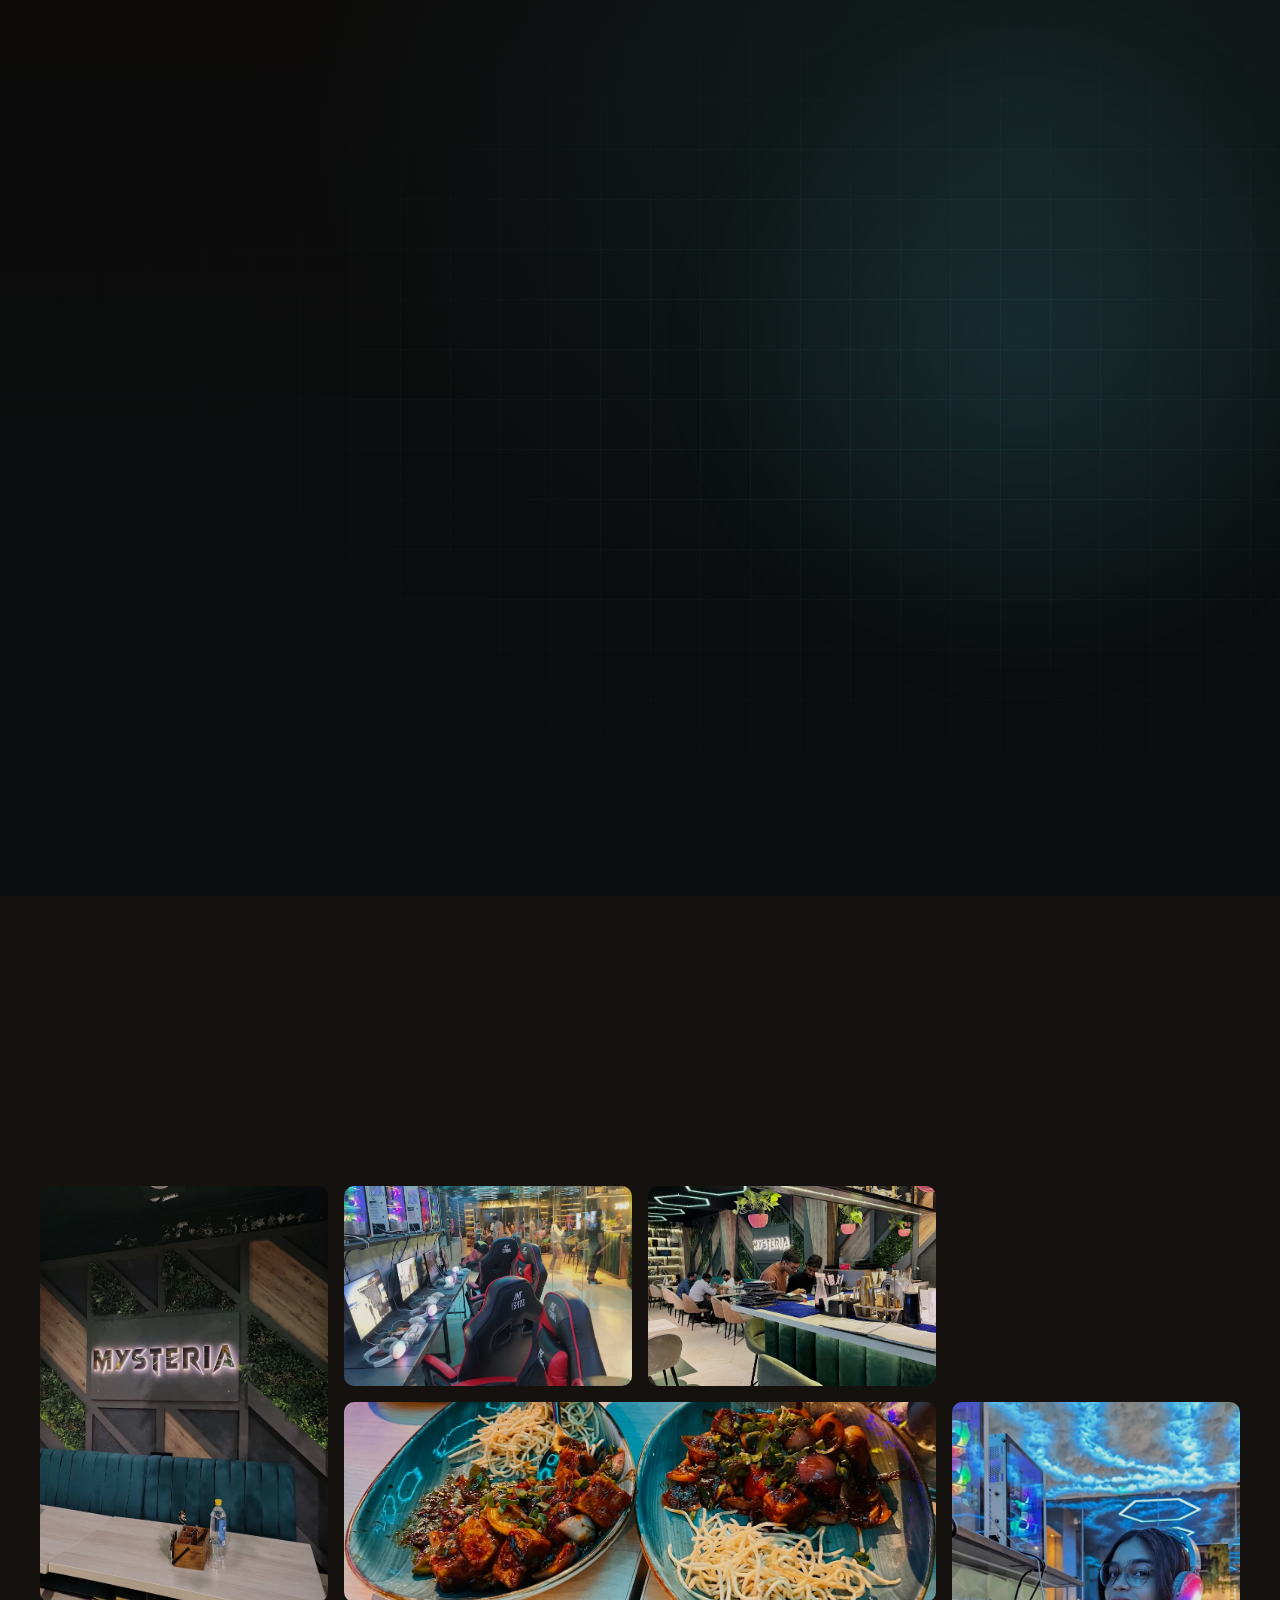
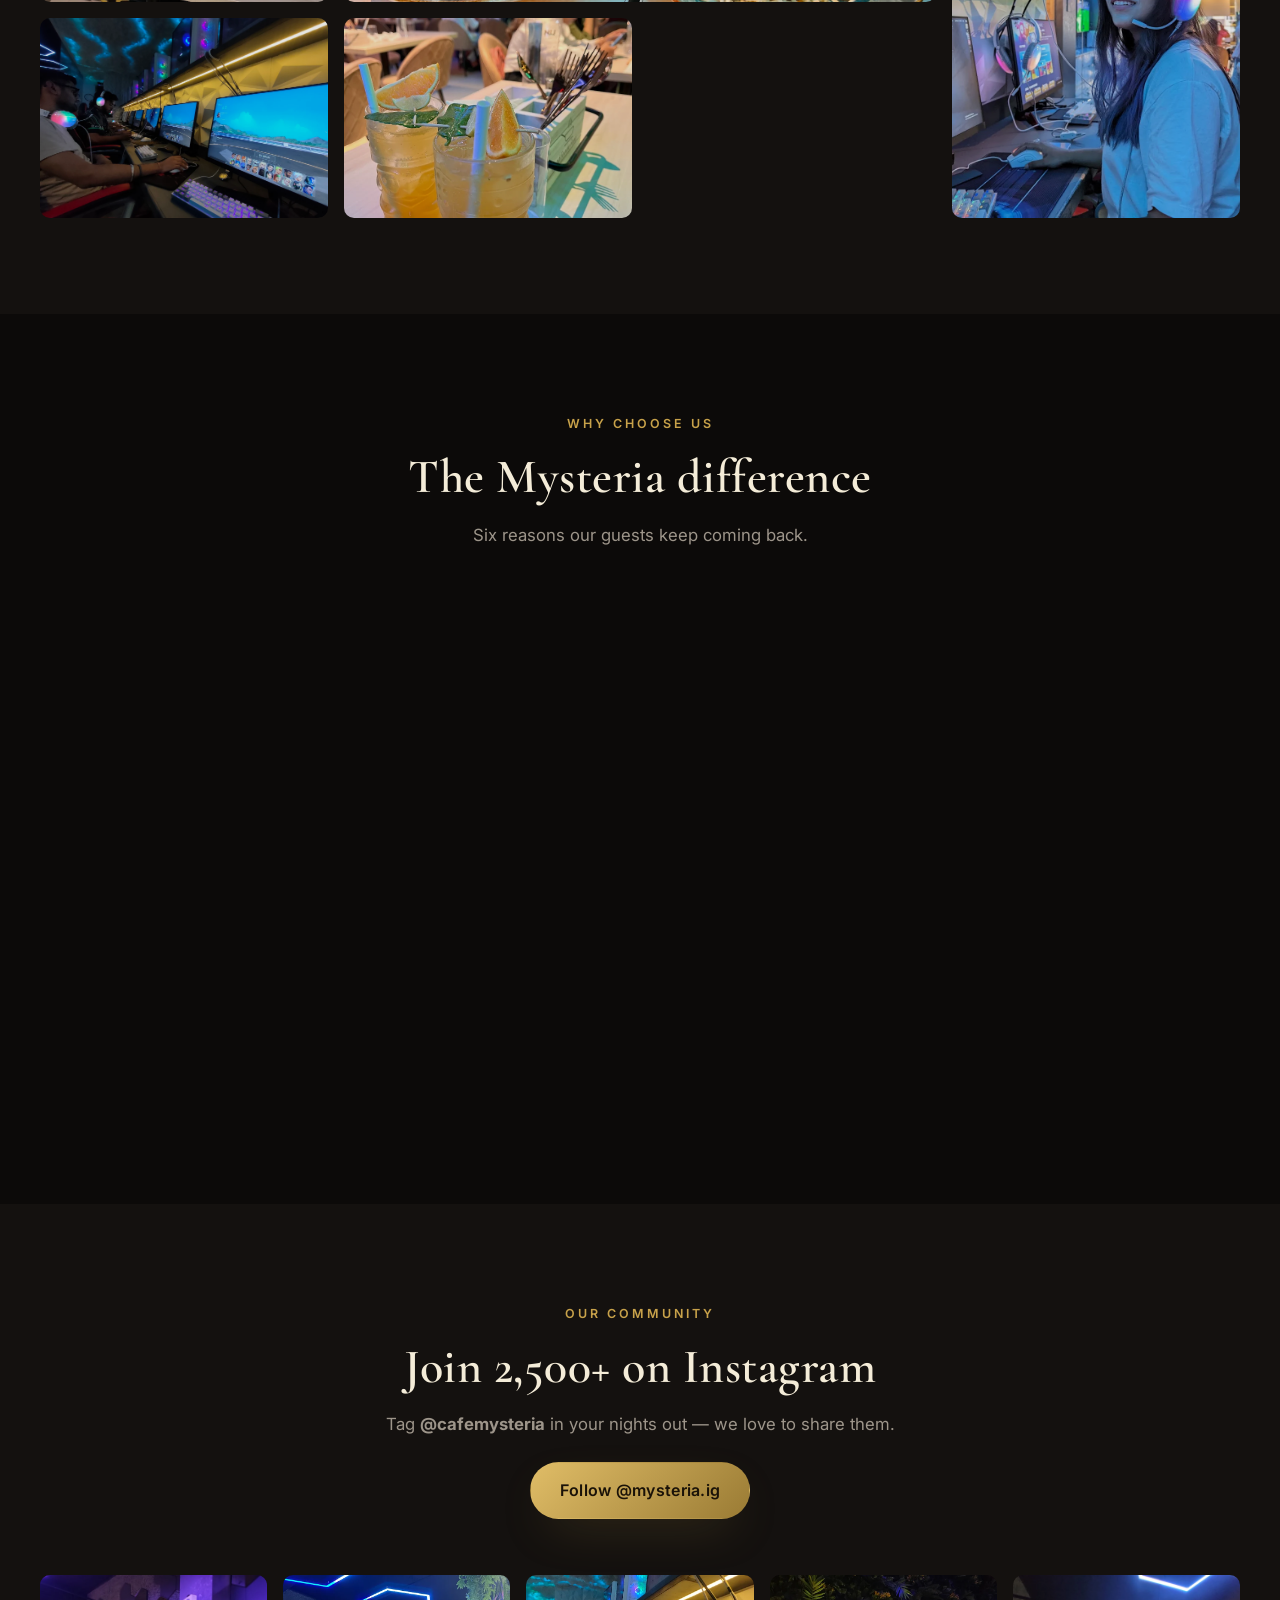
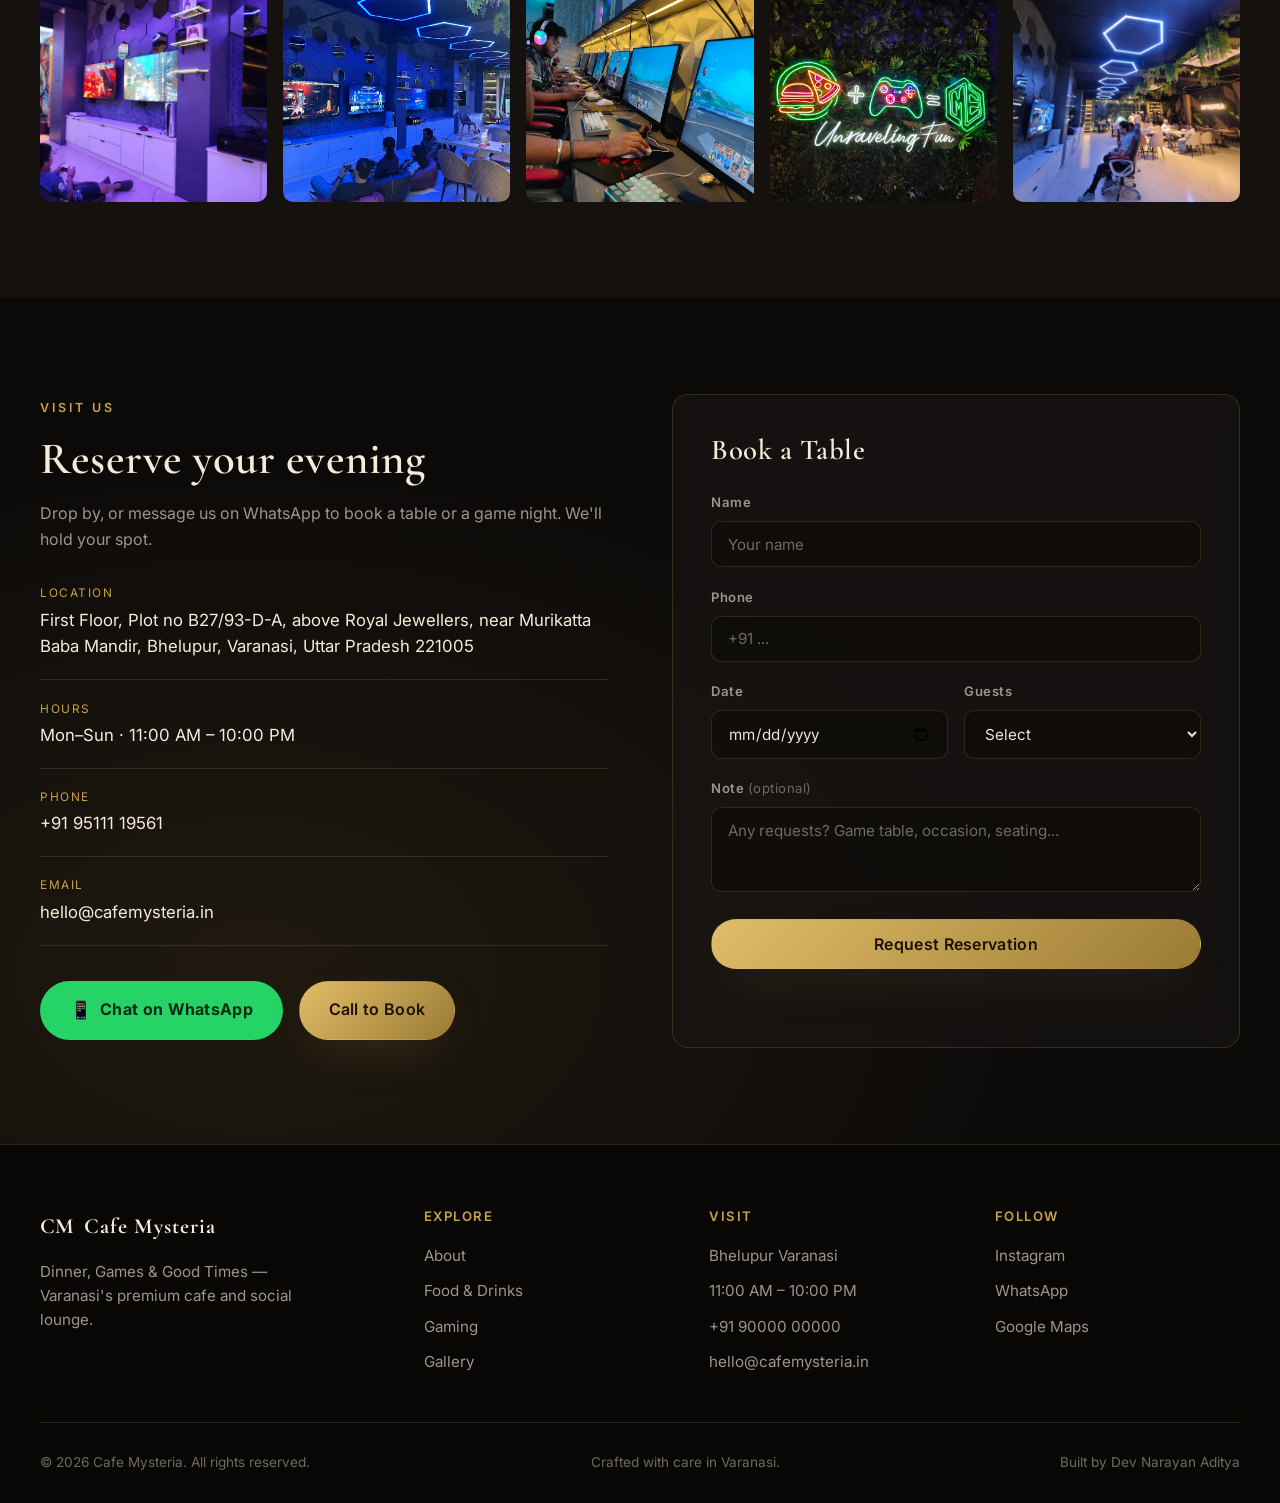
==== commit 957d5eb4: "Merge branch 'main' of https://github.com/devnarayan6012-sys/Cafe-Mysteria-Varanasi" ====
--- a/index.html
+++ b/index.html
@@ -375,6 +375,31 @@
 
     <a href="https://wa.me/919000000000?text=Hi%20Cafe%20Mysteria" class="wa-float" target="_blank" rel="noopener" aria-label="Chat on WhatsApp">&#128241;</a>
 
+    <div class="chatbot-toggle" id="chatbotToggle">
+  💬
+</div>
+
+<div class="chatbot" id="chatbot">
+  <div class="chatbot-header">
+    Cafe Mysteria Assistant
+    <span id="closeChat">✕</span>
+  </div>
+
+  <div class="chatbot-body" id="chatbotBody">
+    <div class="bot-message">
+      Hi! How can I help you today?
+    </div>
+  </div>
+
+  <div class="quick-buttons">
+    <button onclick="botReply('timings')">⏰ Timings</button>
+    <button onclick="botReply('gaming')">🎮 Gaming</button>
+    <button onclick="botReply('food')">🍔 Food</button>
+    <button onclick="botReply('location')">📍 Location</button>
+    <button onclick="botReply('instagram')">📷 Instagram</button>
+  </div>
+</div>
+
     <script src="script.js"></script>
   </body>
 </html>
--- a/style.css
+++ b/style.css
@@ -1373,4 +1373,70 @@
         #8B5CF6,
         #06B6D4
     );
+}
+.chatbot-toggle{
+  position:fixed;
+  bottom:25px;
+  right:25px;
+  width:60px;
+  height:60px;
+  border-radius:50%;
+  display:flex;
+  align-items:center;
+  justify-content:center;
+  cursor:pointer;
+  font-size:24px;
+  z-index:9999;
+  background:linear-gradient(135deg,#8B5CF6,#06B6D4);
+  box-shadow:0 0 20px rgba(139,92,246,.5);
+}
+
+.chatbot{
+  position:fixed;
+  bottom:100px;
+  right:25px;
+  width:320px;
+  background:#111827;
+  border:1px solid rgba(255,255,255,.1);
+  border-radius:16px;
+  overflow:hidden;
+  display:none;
+  z-index:9999;
+}
+
+.chatbot-header{
+  background:#8B5CF6;
+  color:#fff;
+  padding:15px;
+  font-weight:600;
+  display:flex;
+  justify-content:space-between;
+}
+
+.chatbot-body{
+  height:250px;
+  overflow-y:auto;
+  padding:15px;
+}
+
+.bot-message{
+  background:#1f2937;
+  color:#fff;
+  padding:10px;
+  border-radius:10px;
+  margin-bottom:10px;
+}
+
+.quick-buttons{
+  display:flex;
+  flex-wrap:wrap;
+  gap:8px;
+  padding:15px;
+}
+
+.quick-buttons button{
+  border:none;
+  cursor:pointer;
+  padding:8px 12px;
+  border-radius:20px;
 }
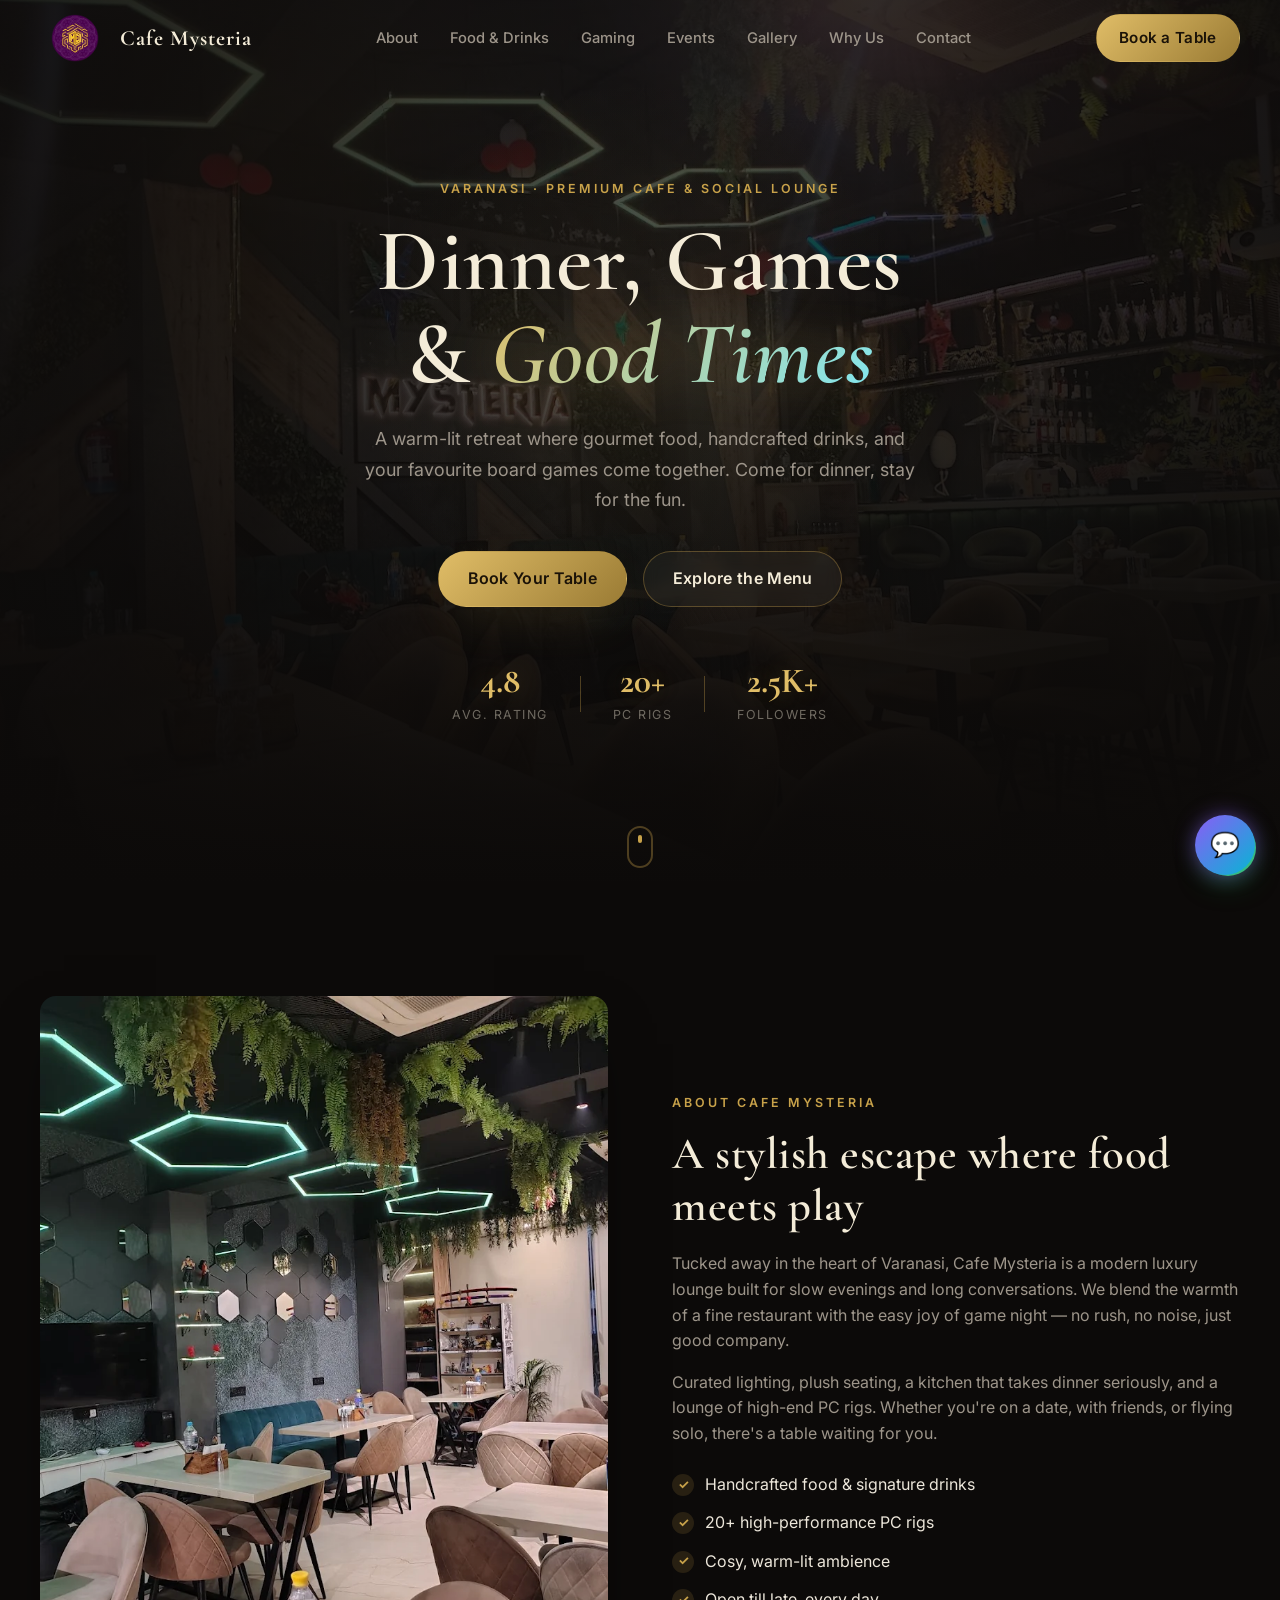
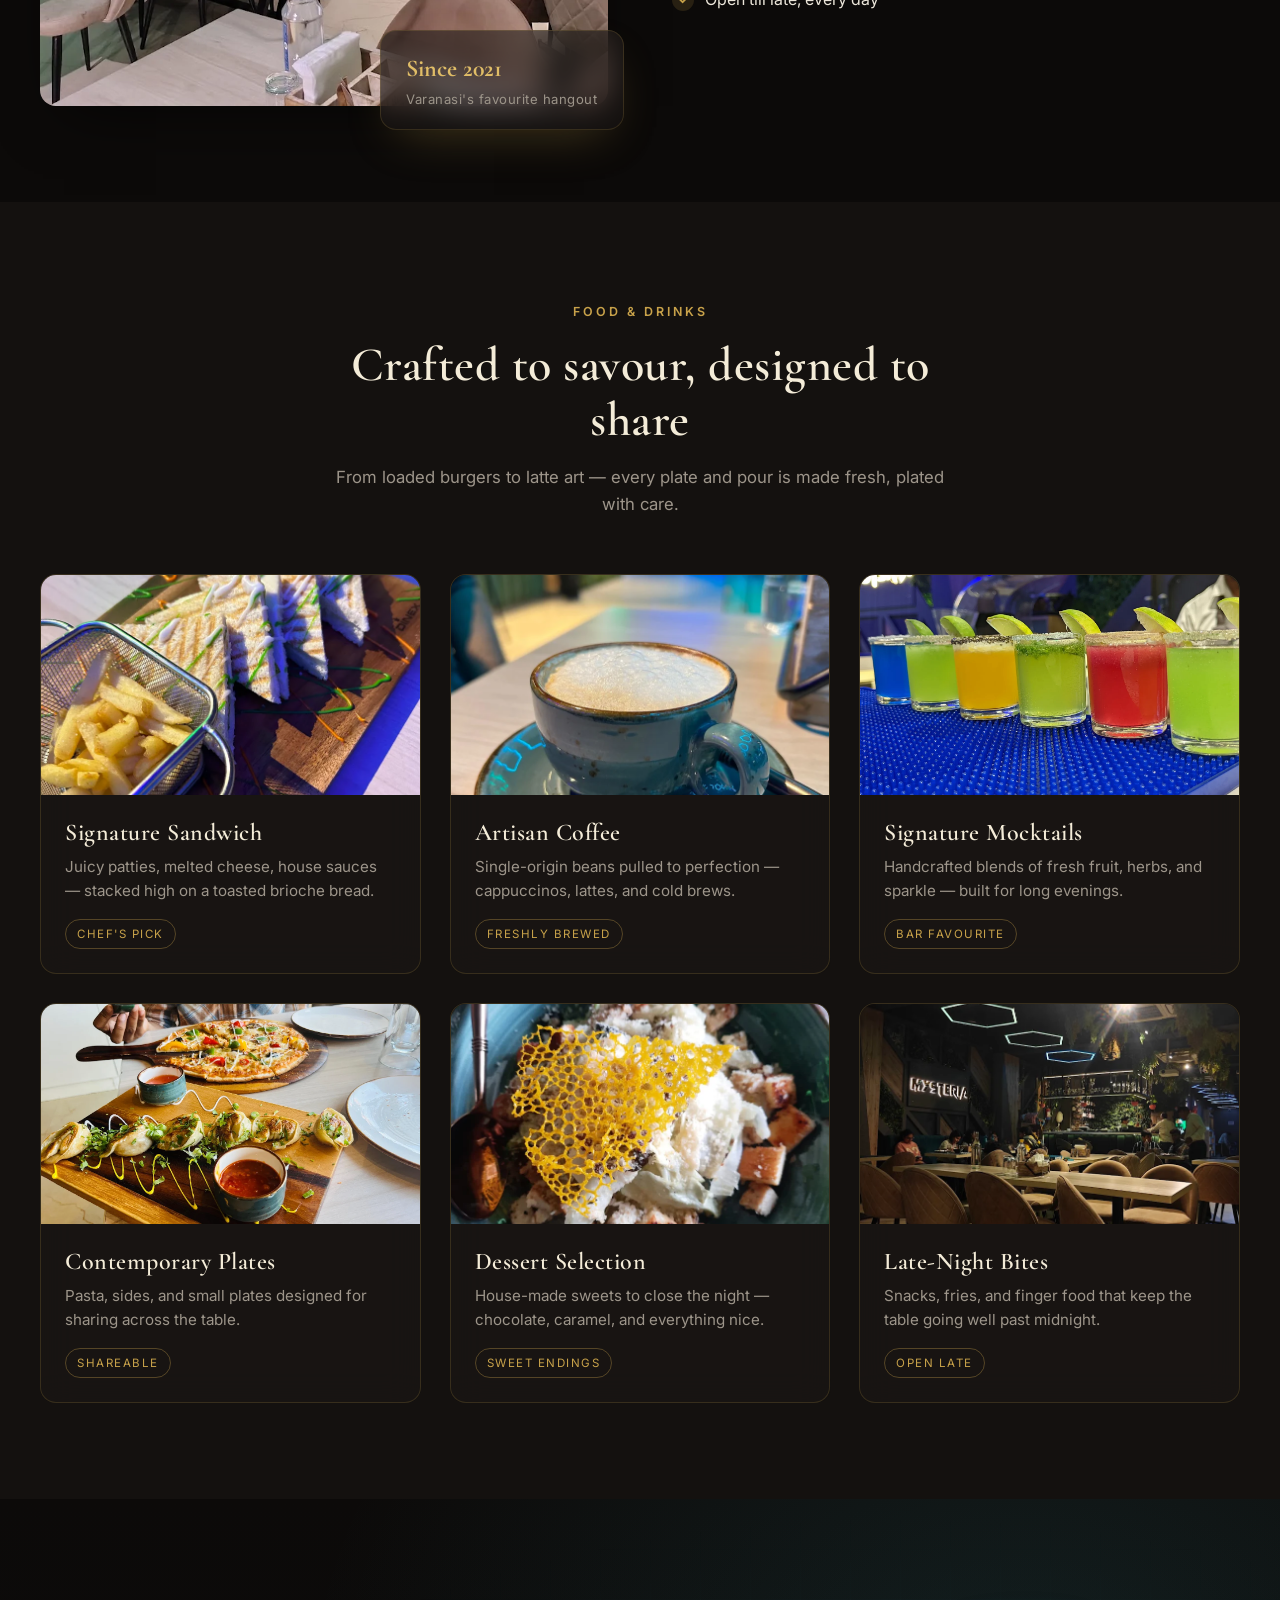
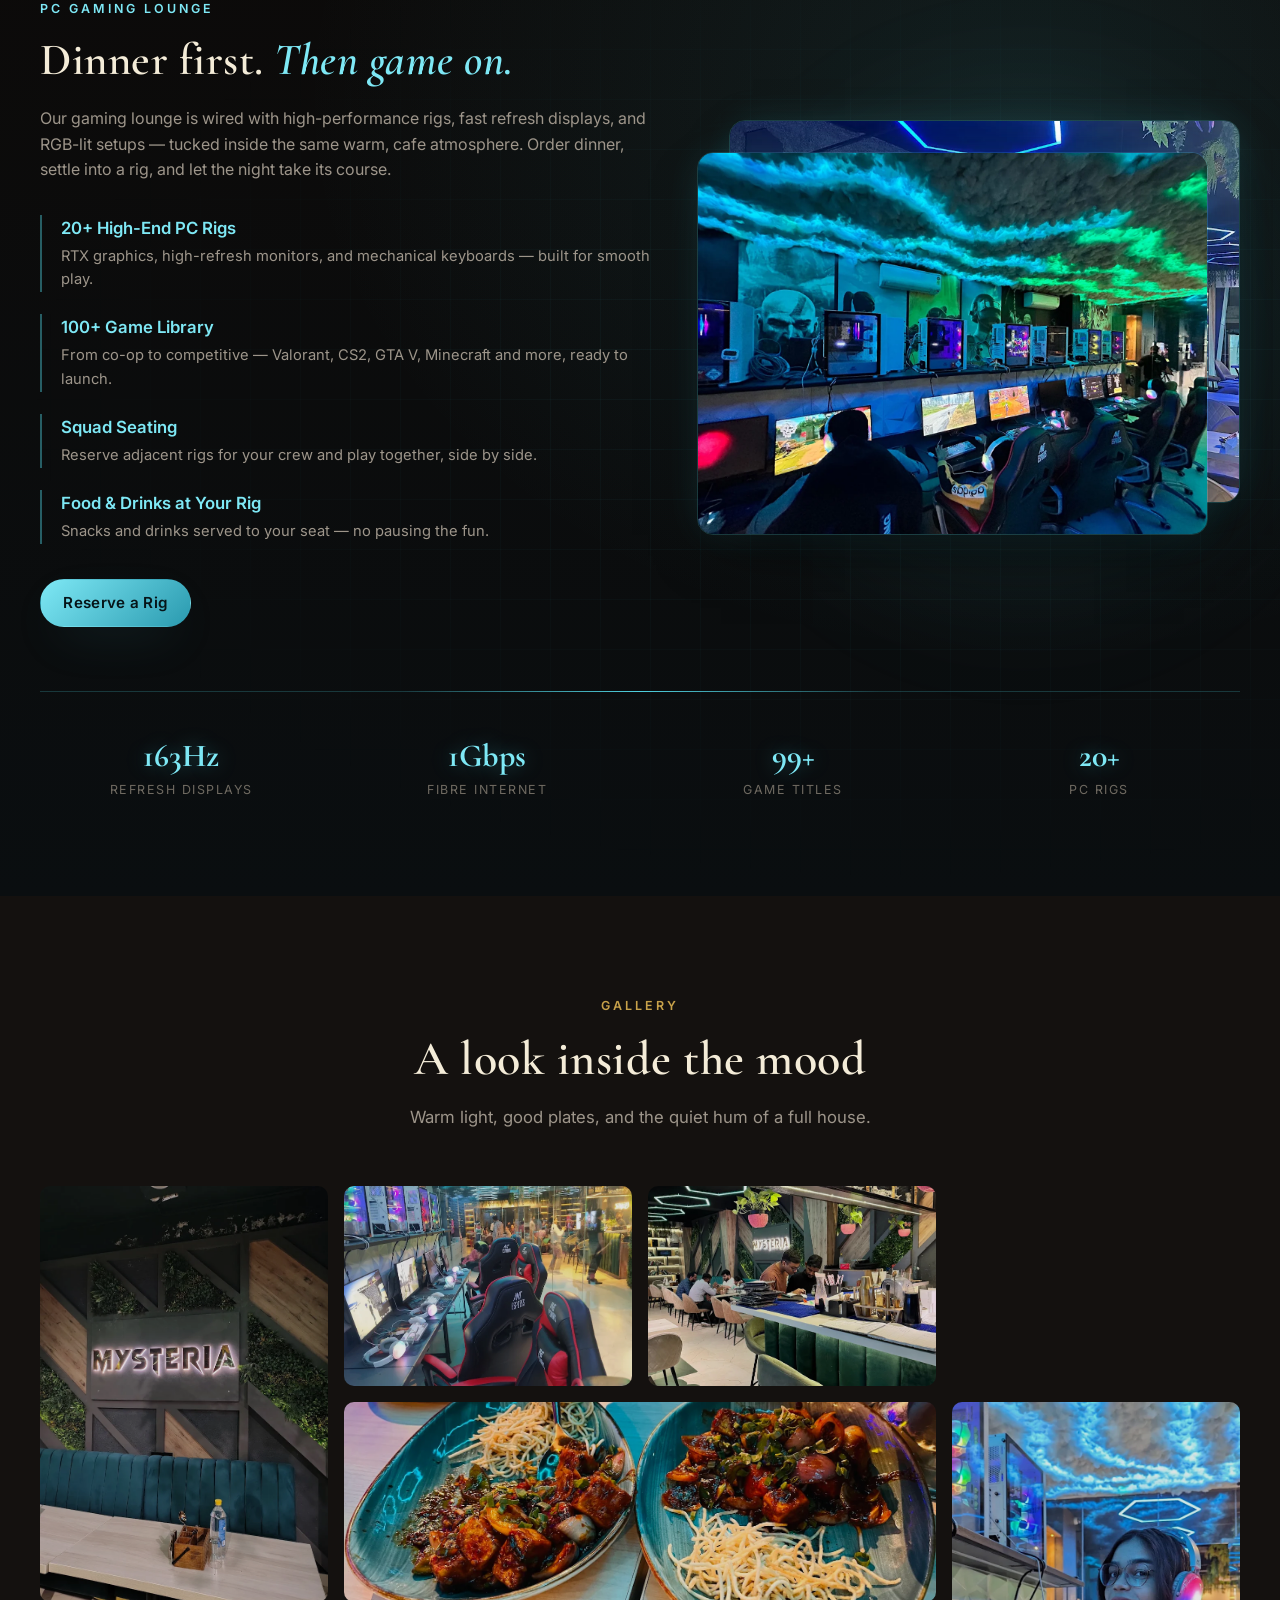
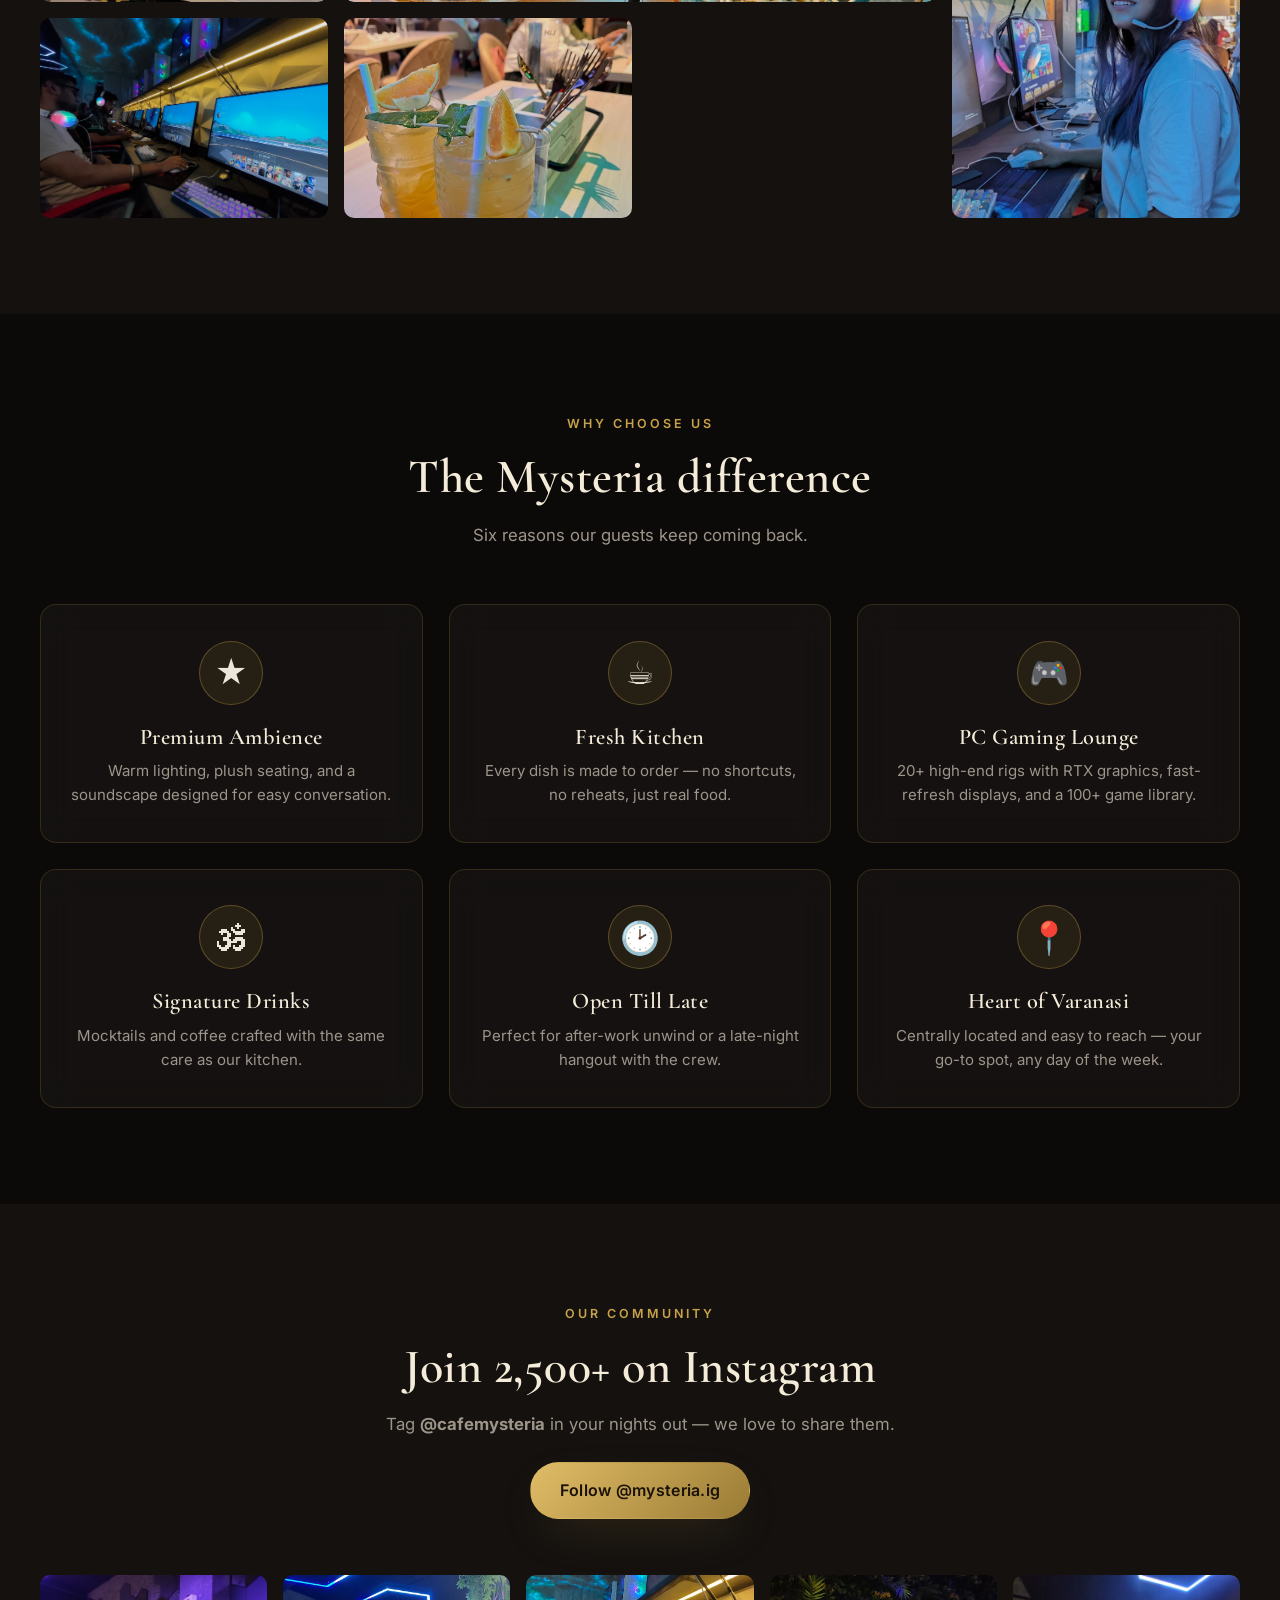
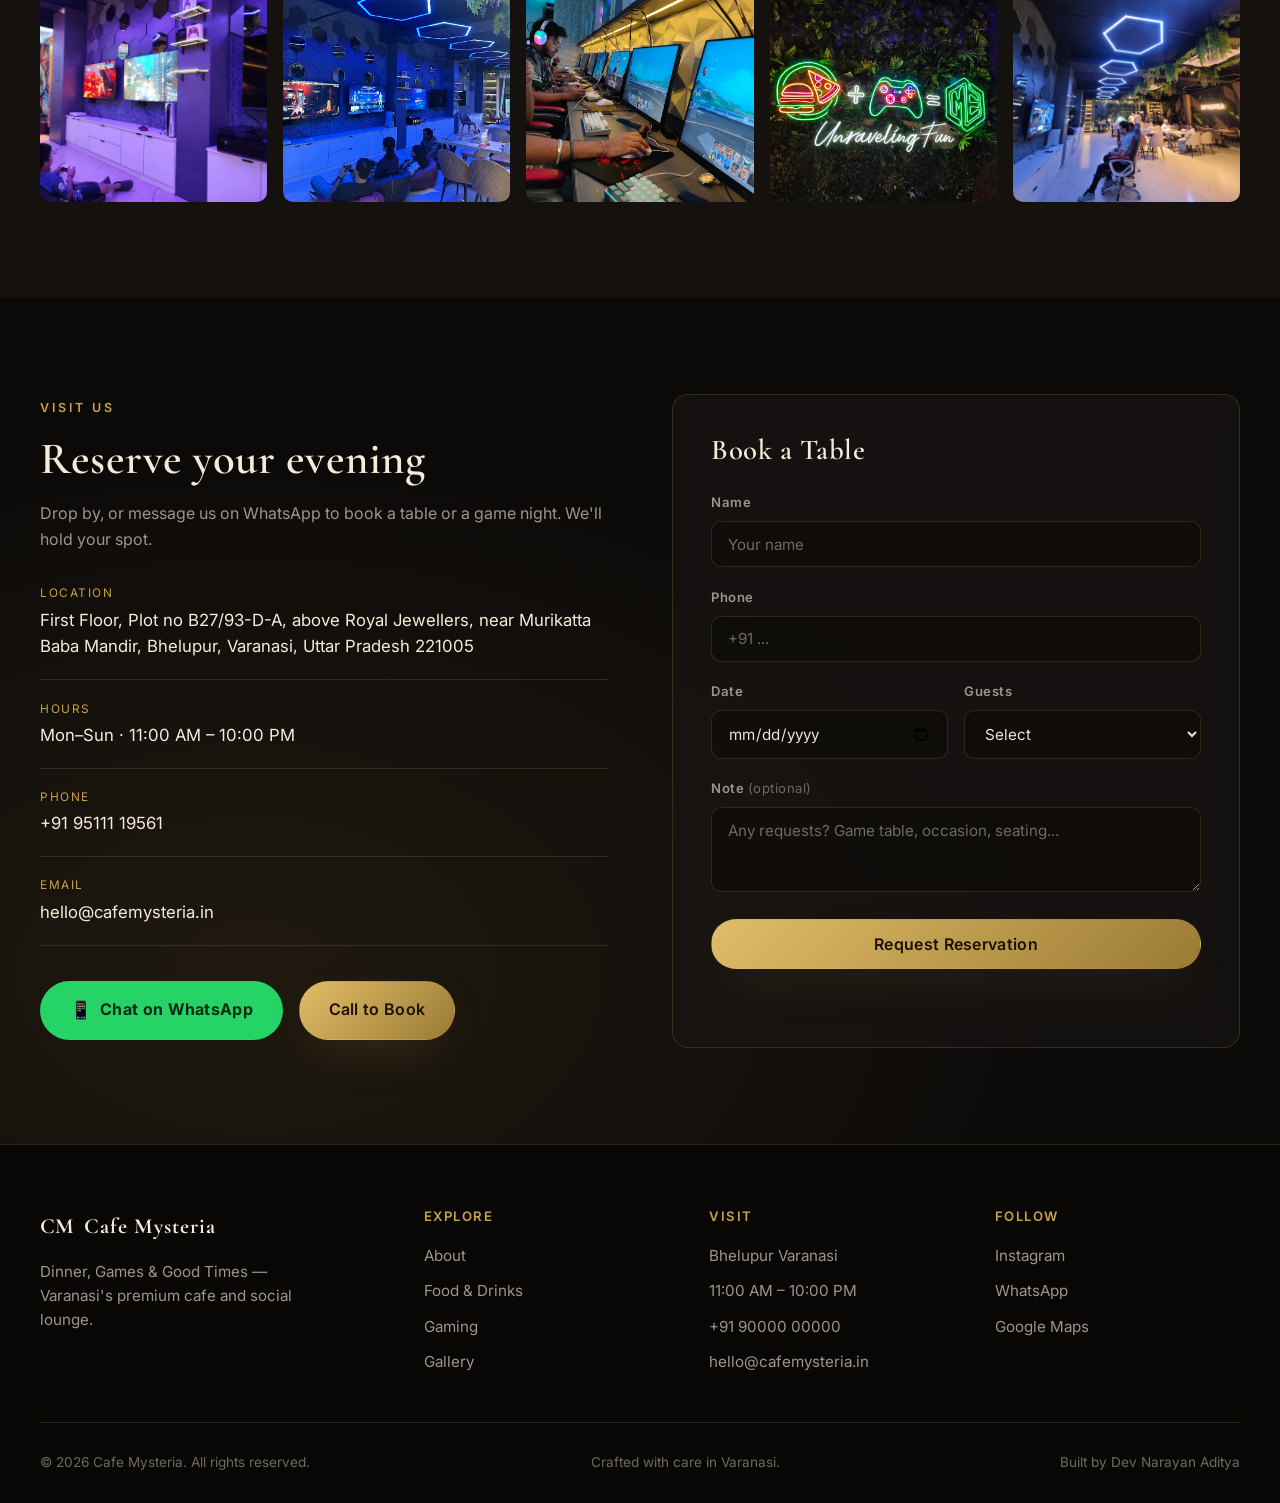
==== commit 6b0910bb: "Event Landing Page added Event Details added" ====
--- a/index.html
+++ b/index.html
@@ -27,6 +27,7 @@
           <li><a href="#about">About</a></li>
           <li><a href="#menu">Food &amp; Drinks</a></li>
           <li><a href="#games" class="gaming-link">Gaming</a></li>
+          <li><a href="events.html">Events</a></li>
           <li><a href="#gallery">Gallery</a></li>
           <li><a href="#why">Why Us</a></li>
           <li><a href="#contact">Contact</a></li>
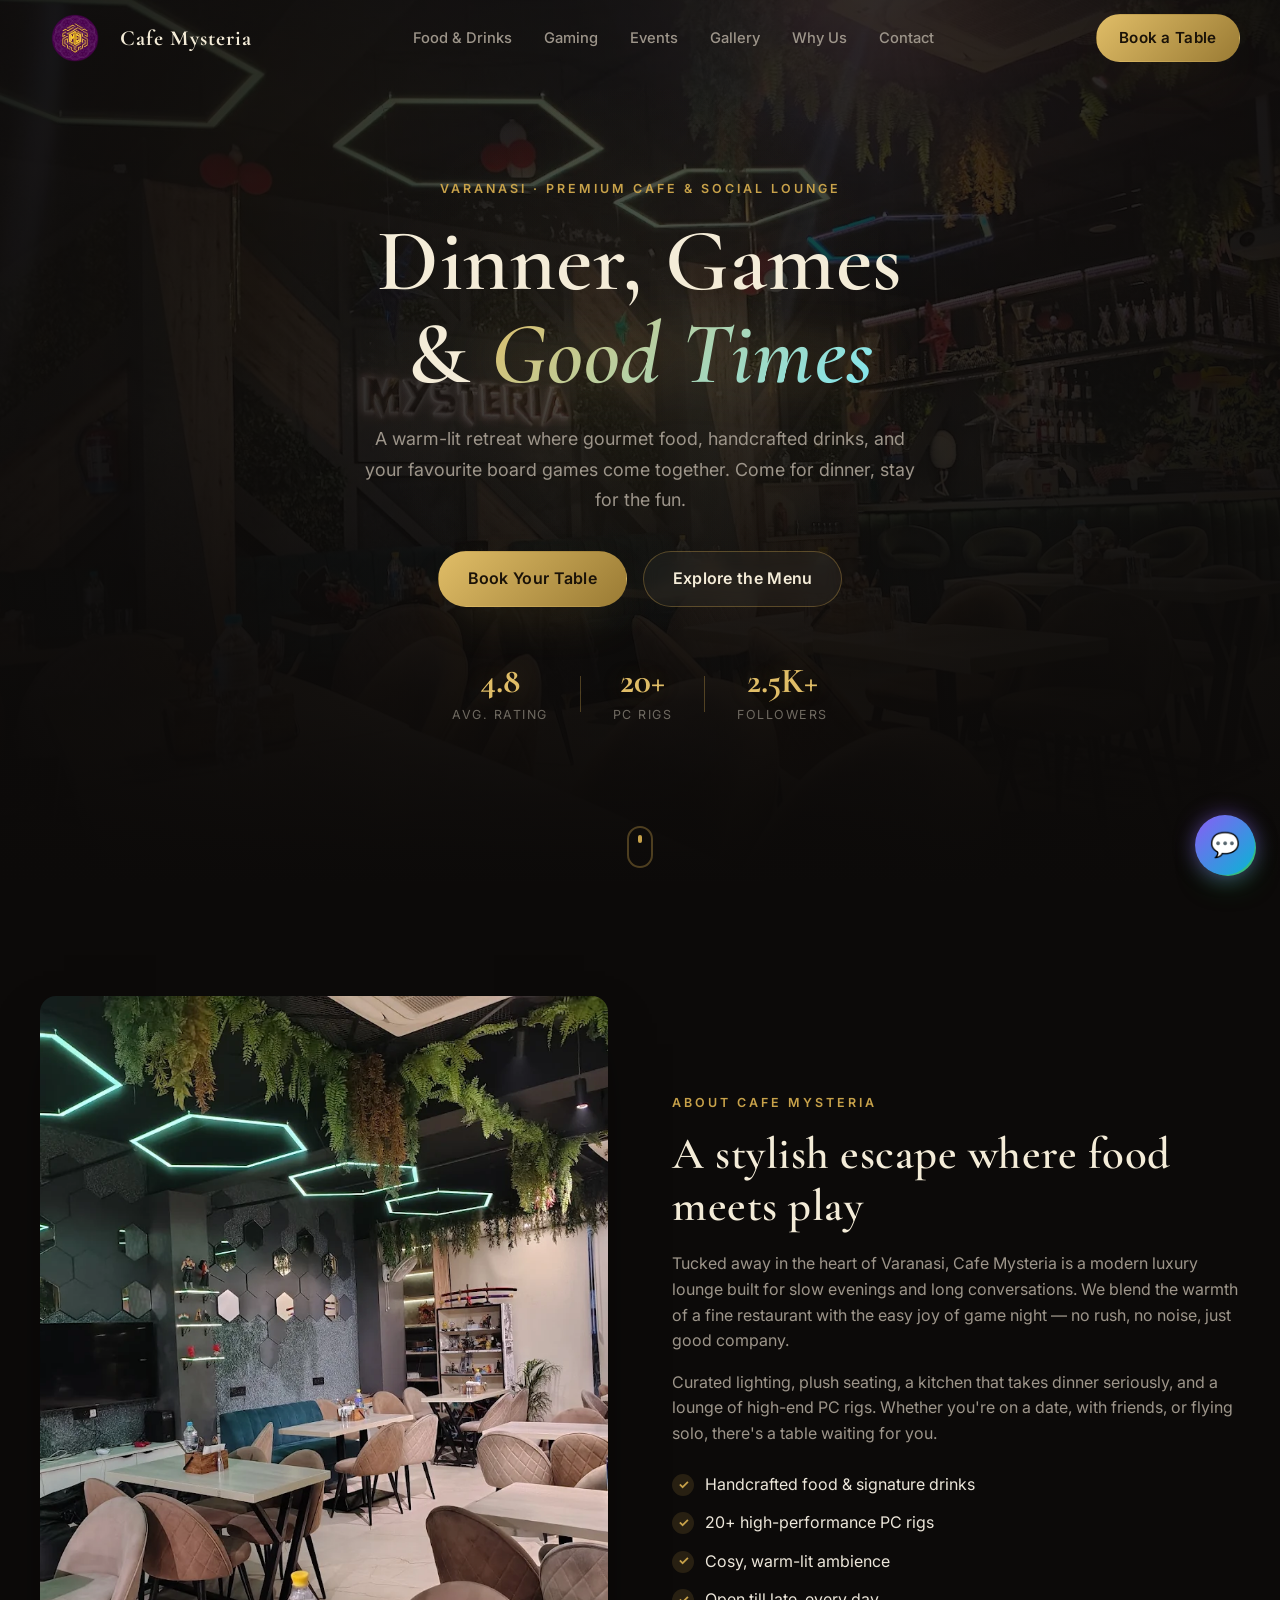
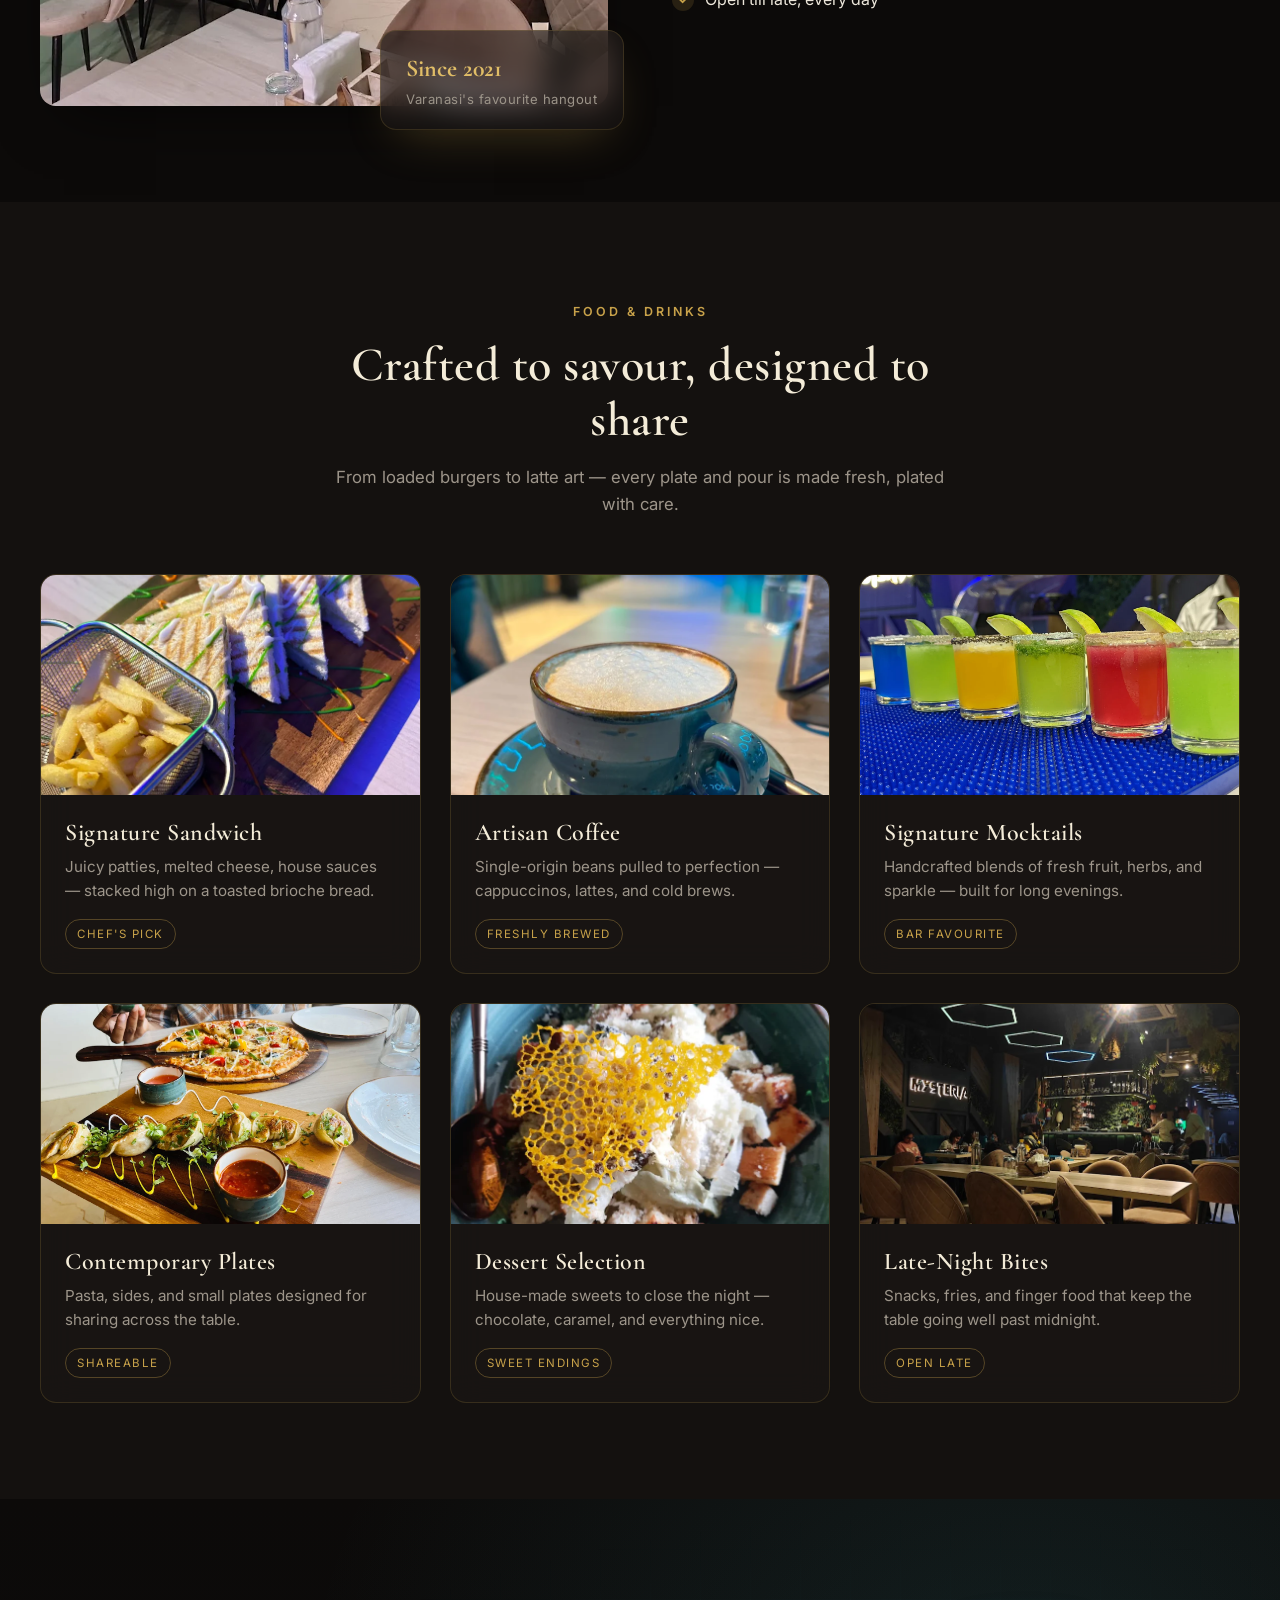
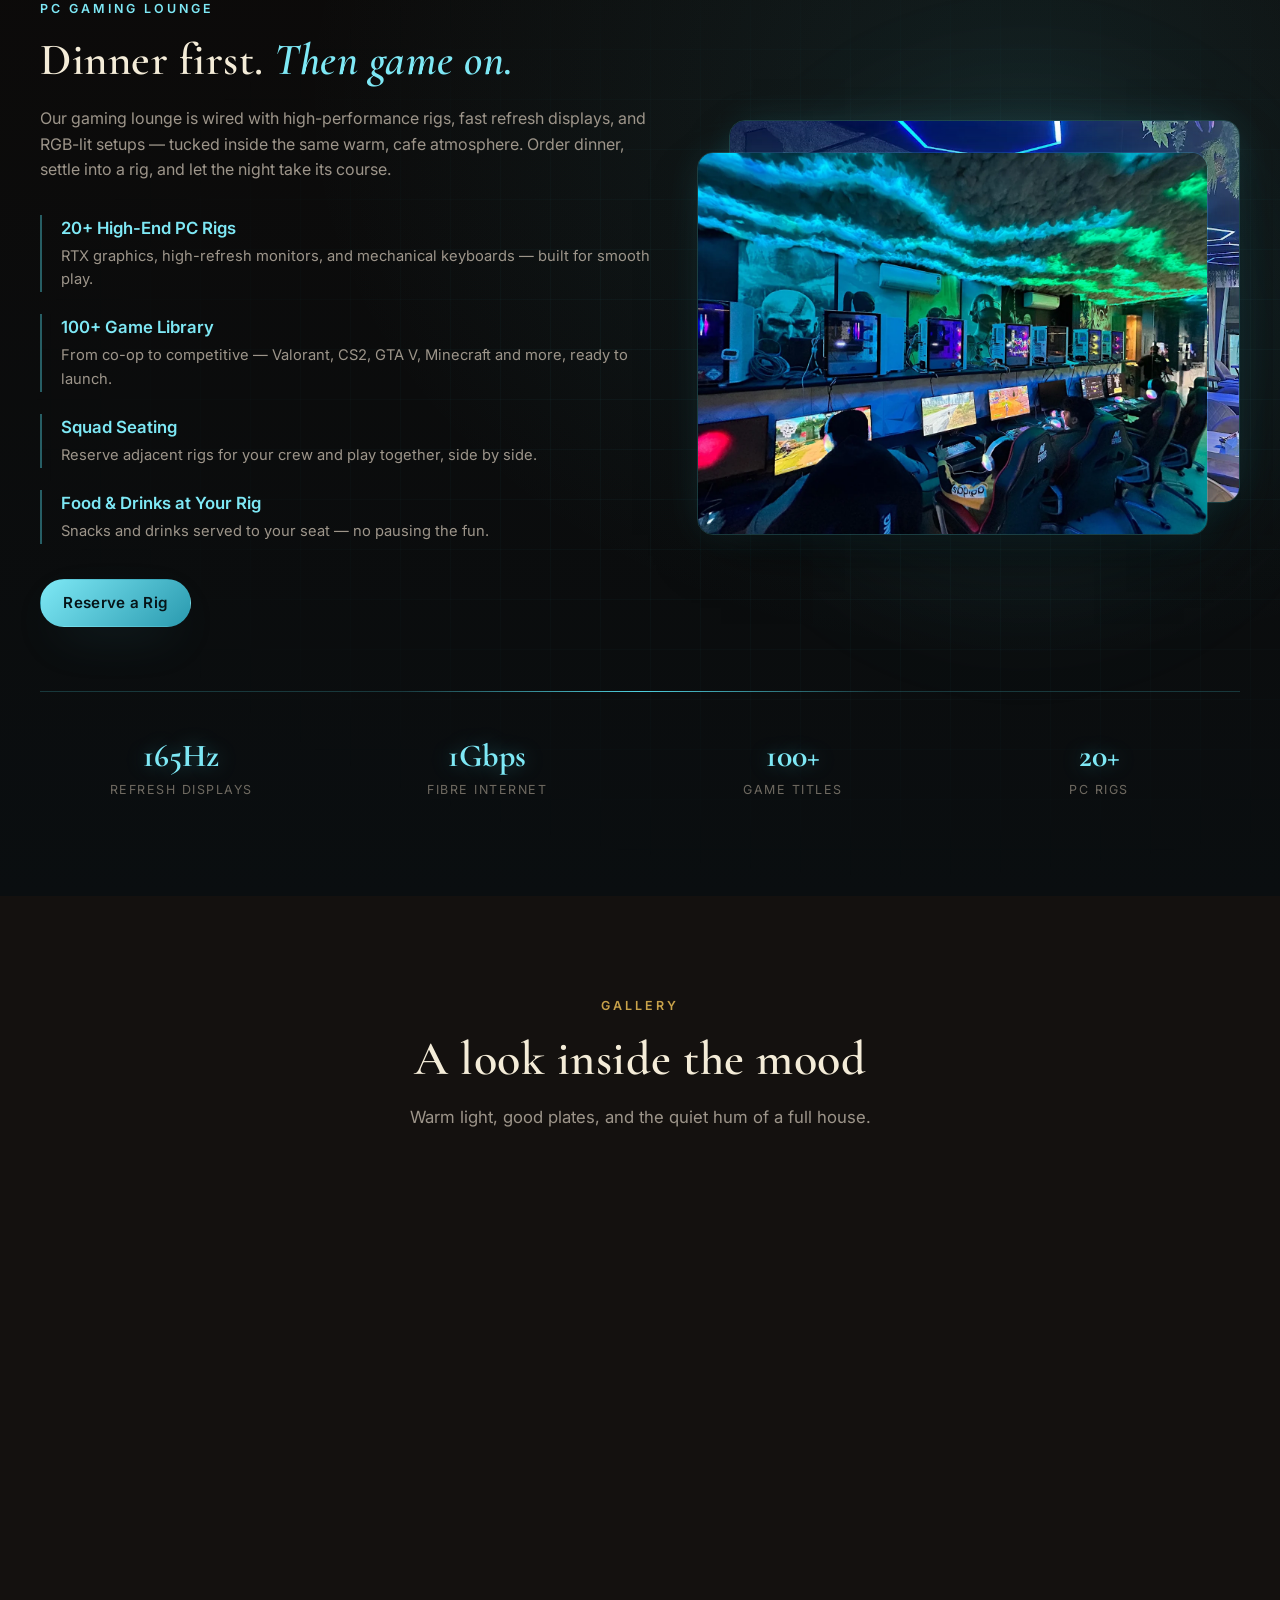
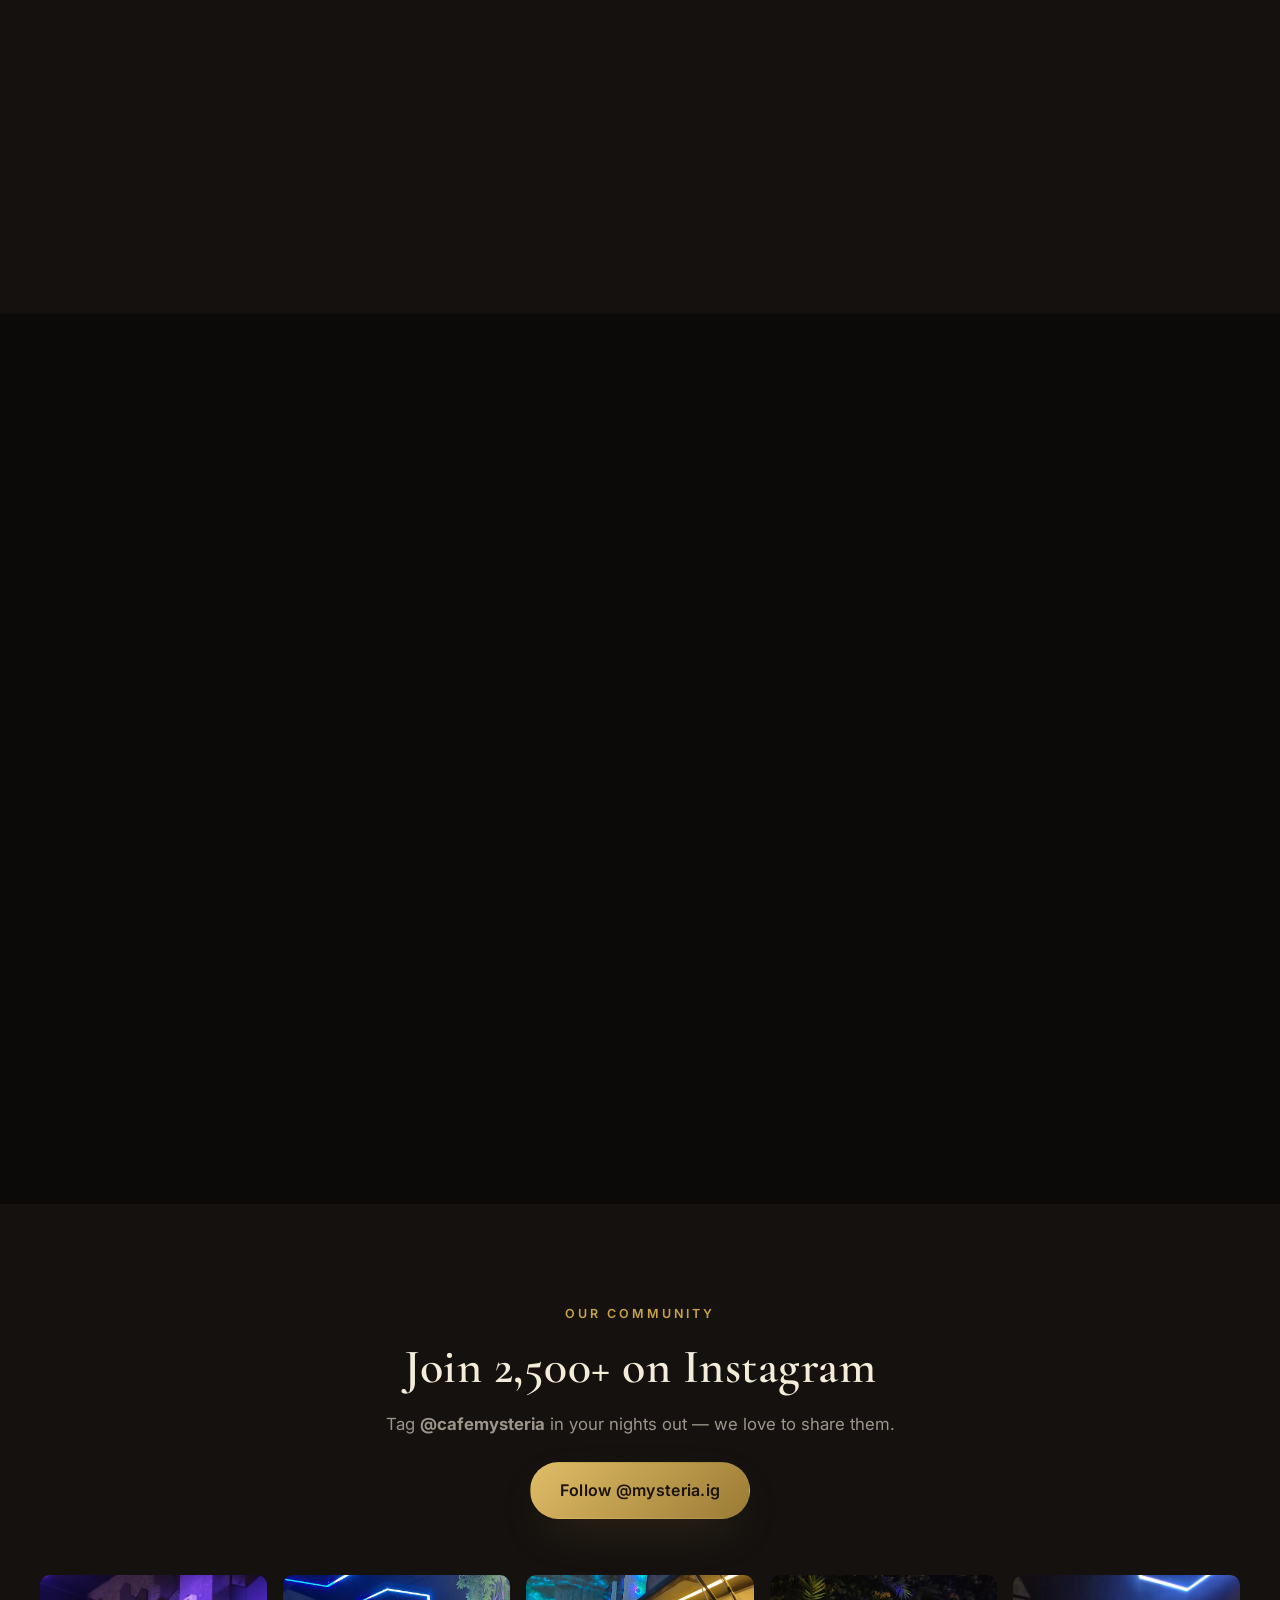
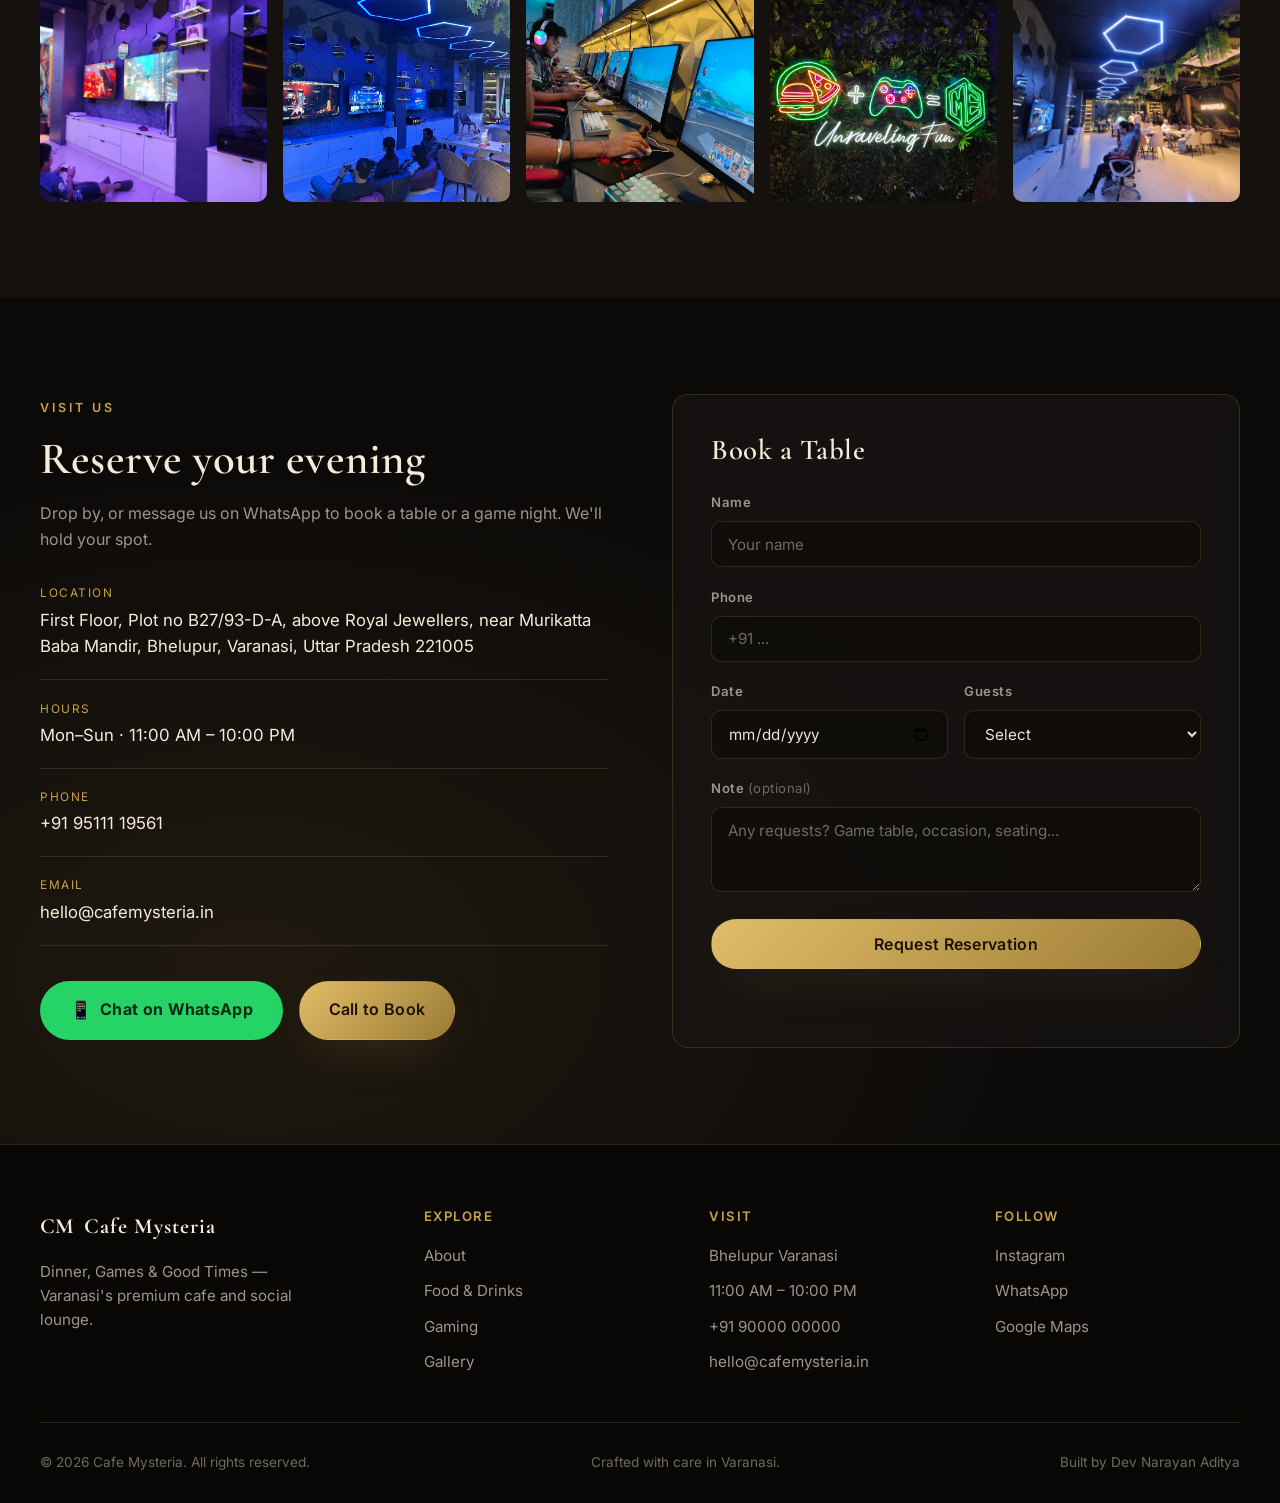
==== commit 16487c2c: "About Removed" ====
--- a/index.html
+++ b/index.html
@@ -24,7 +24,6 @@
       </a>
 
         <ul class="nav-links" id="navLinks">
-          <li><a href="#about">About</a></li>
           <li><a href="#menu">Food &amp; Drinks</a></li>
           <li><a href="#games" class="gaming-link">Gaming</a></li>
           <li><a href="events.html">Events</a></li>
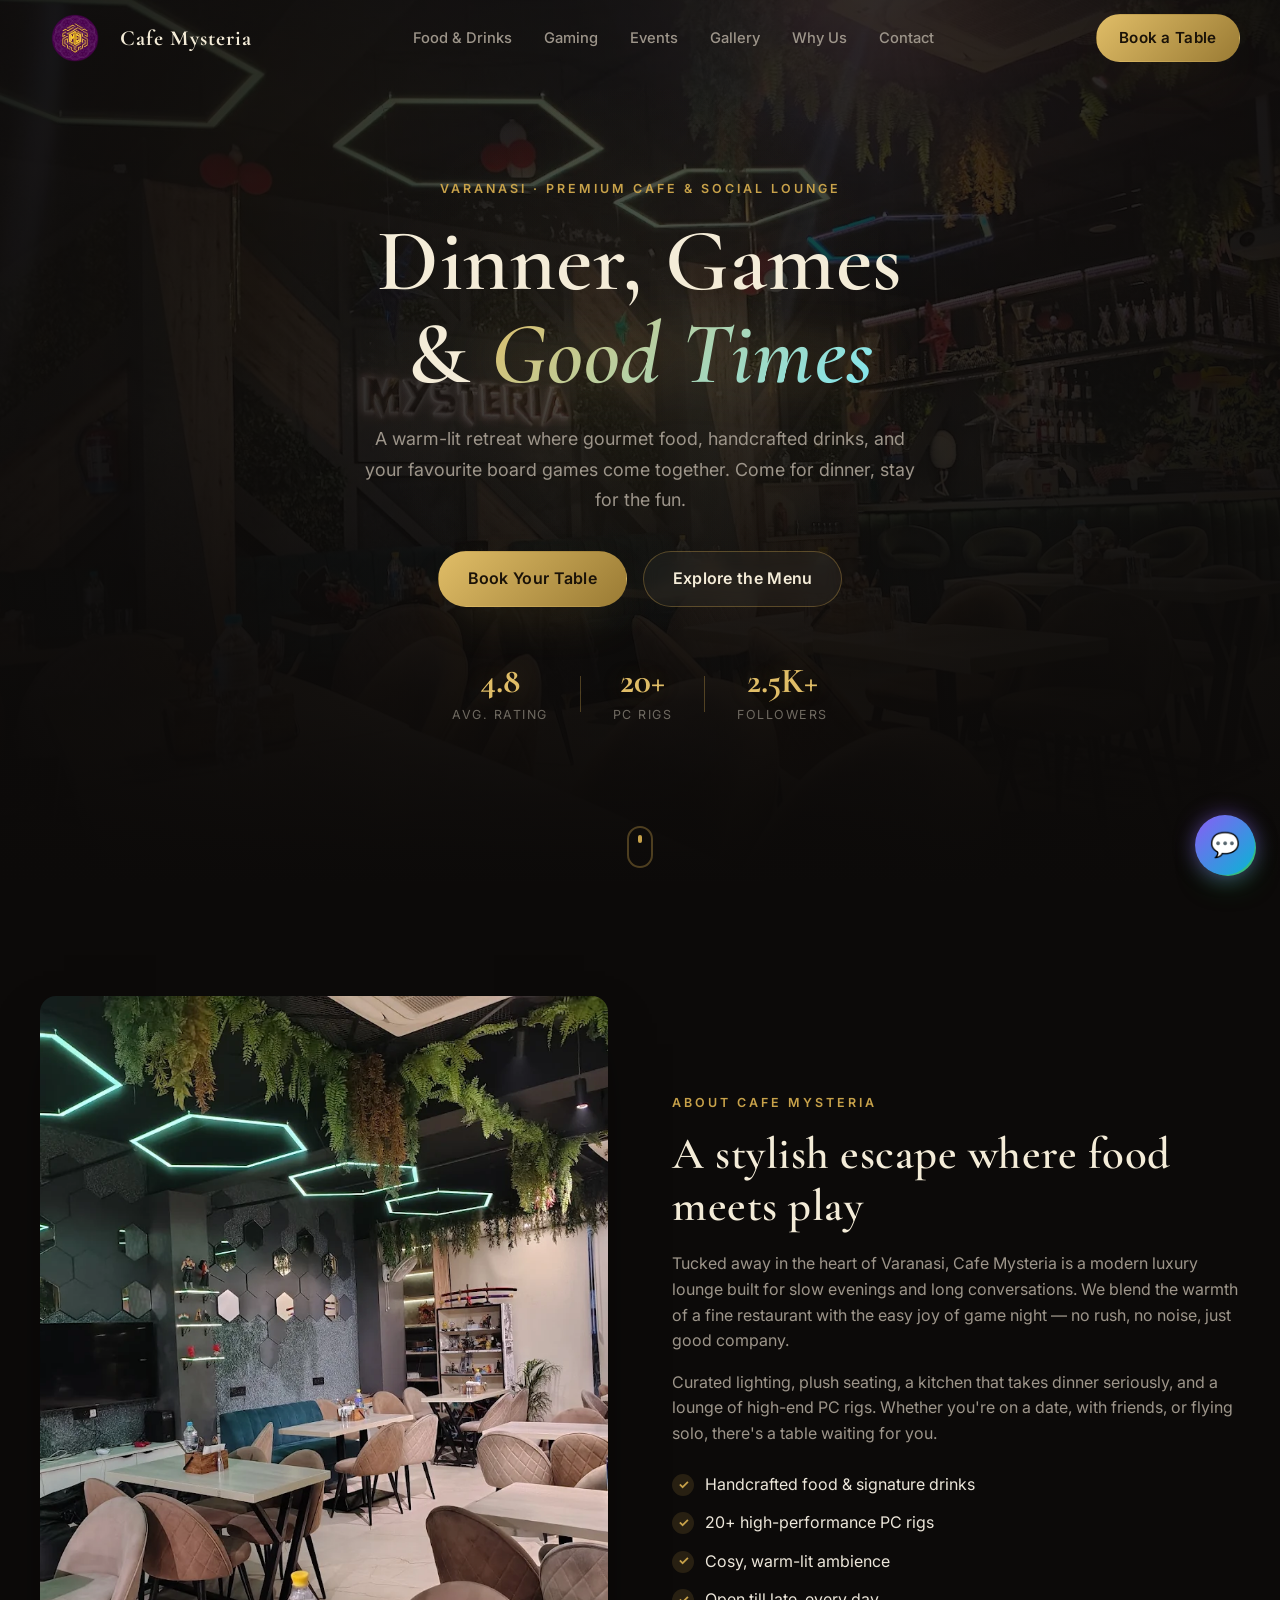
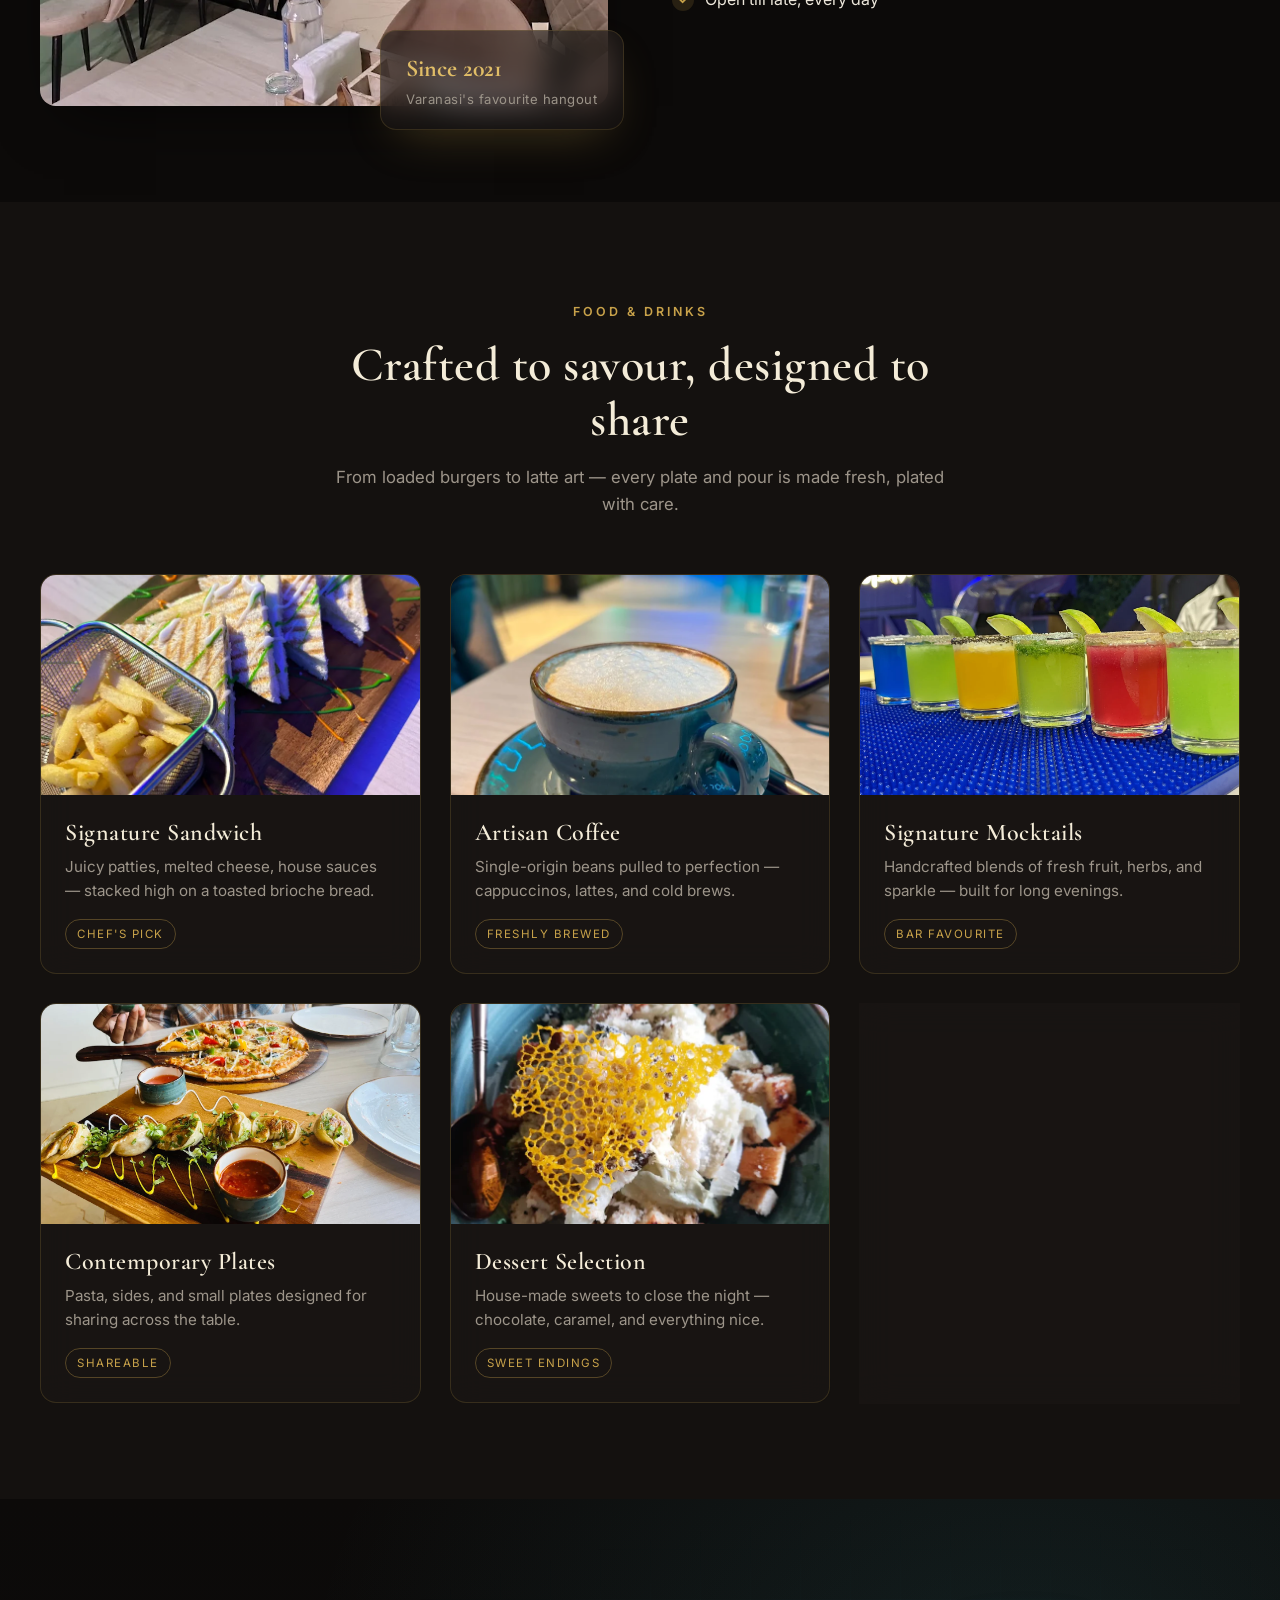
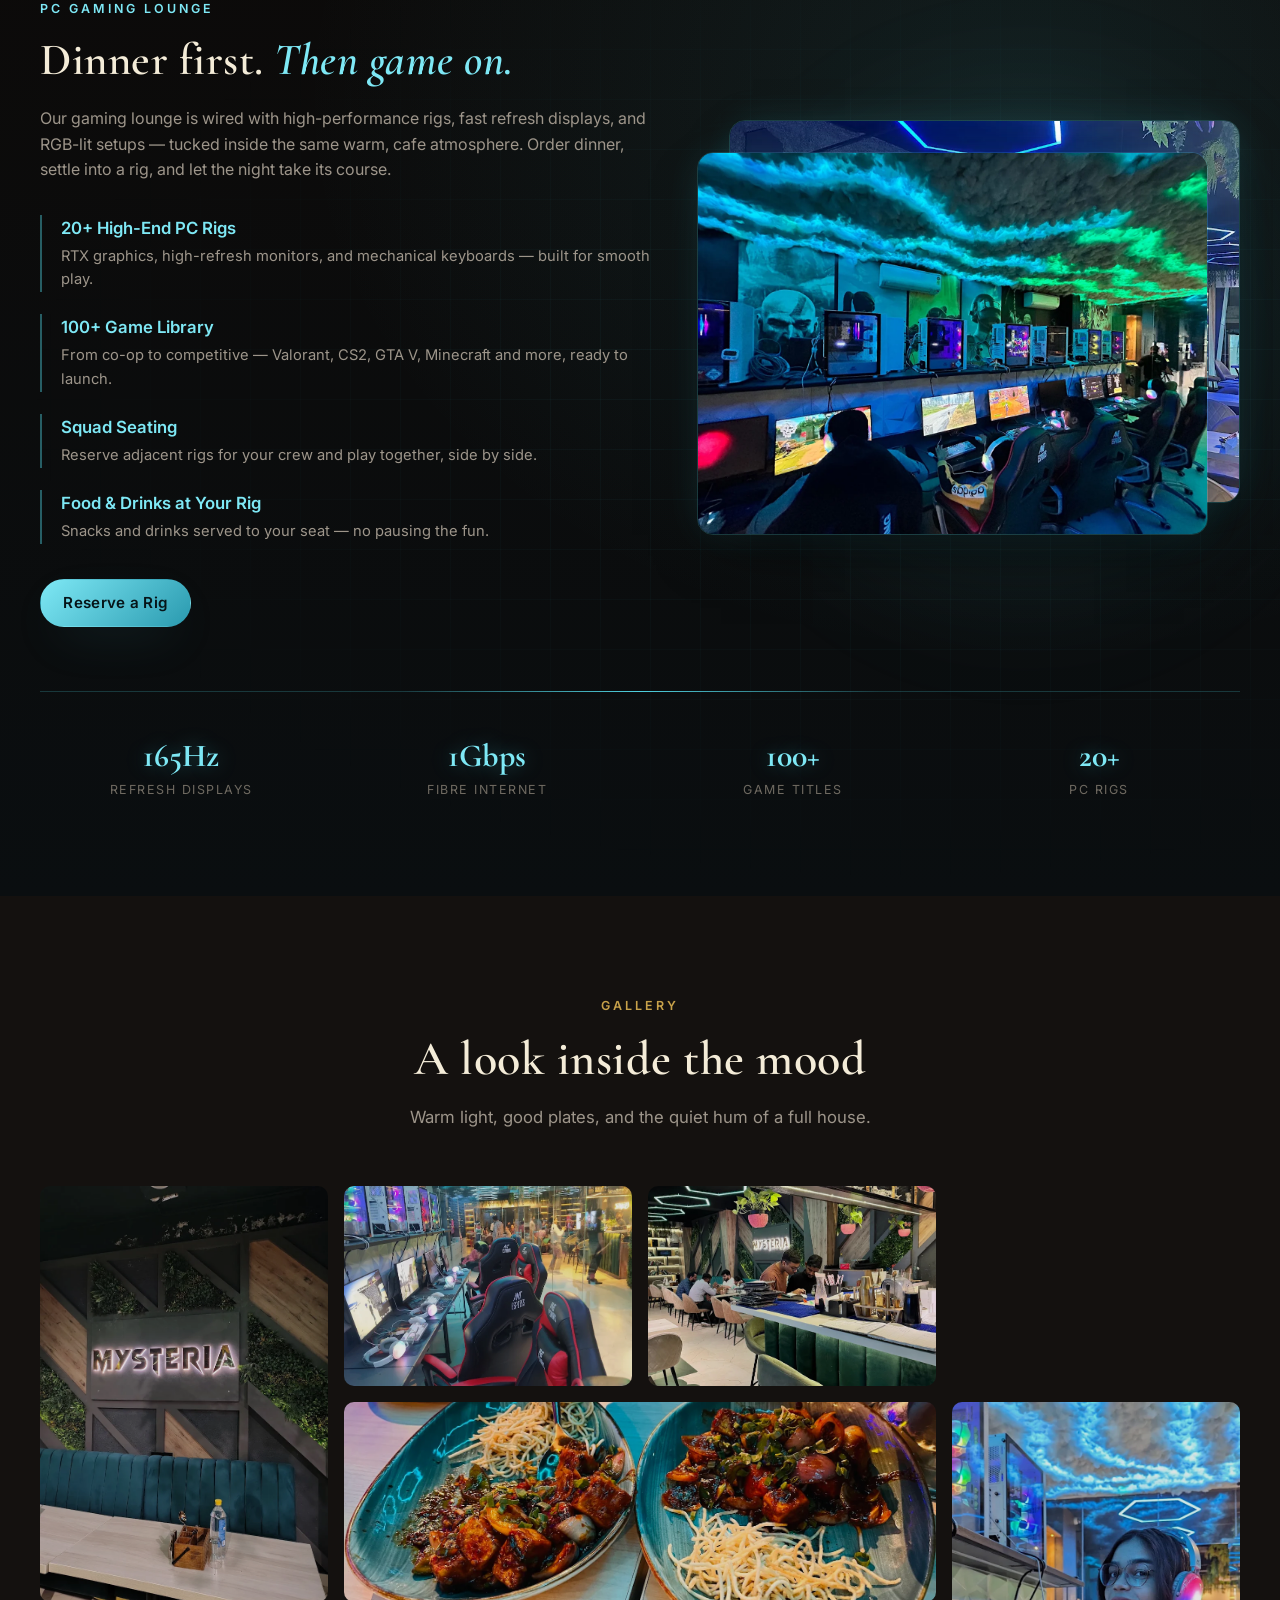
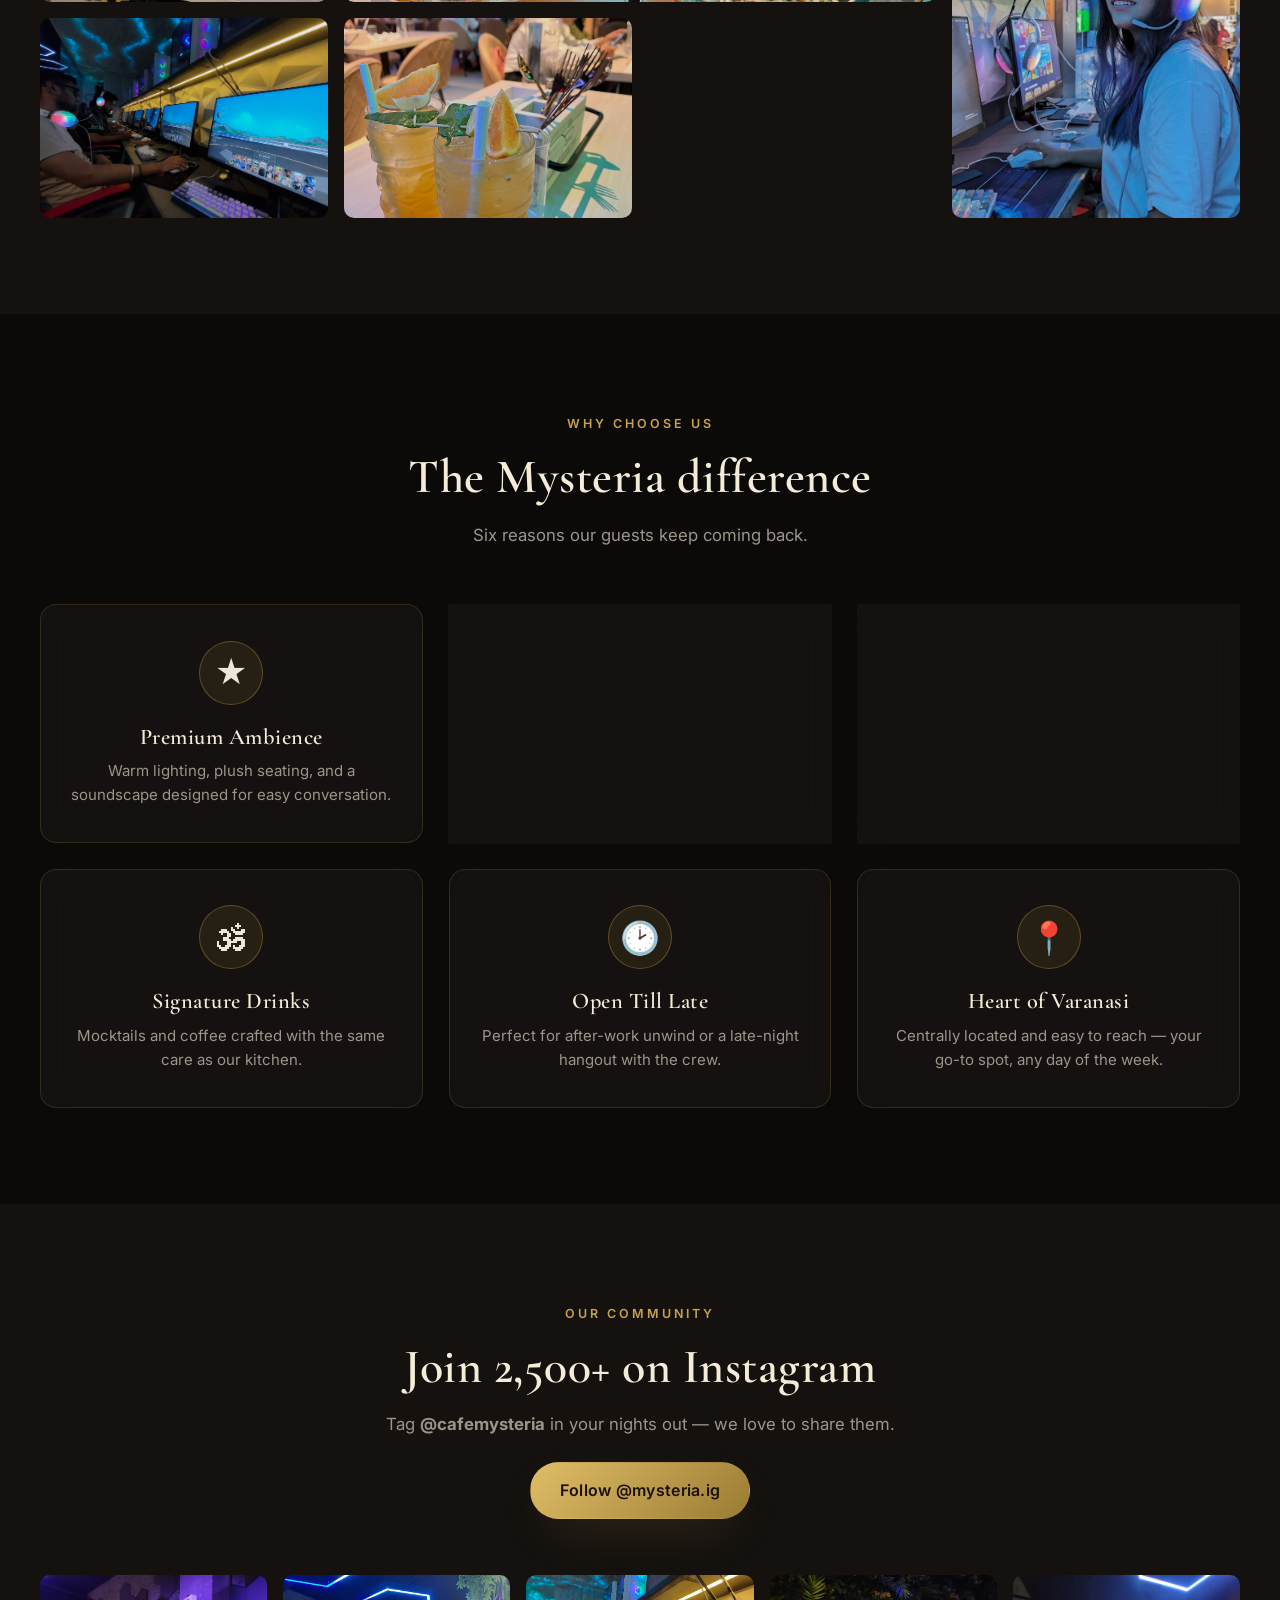
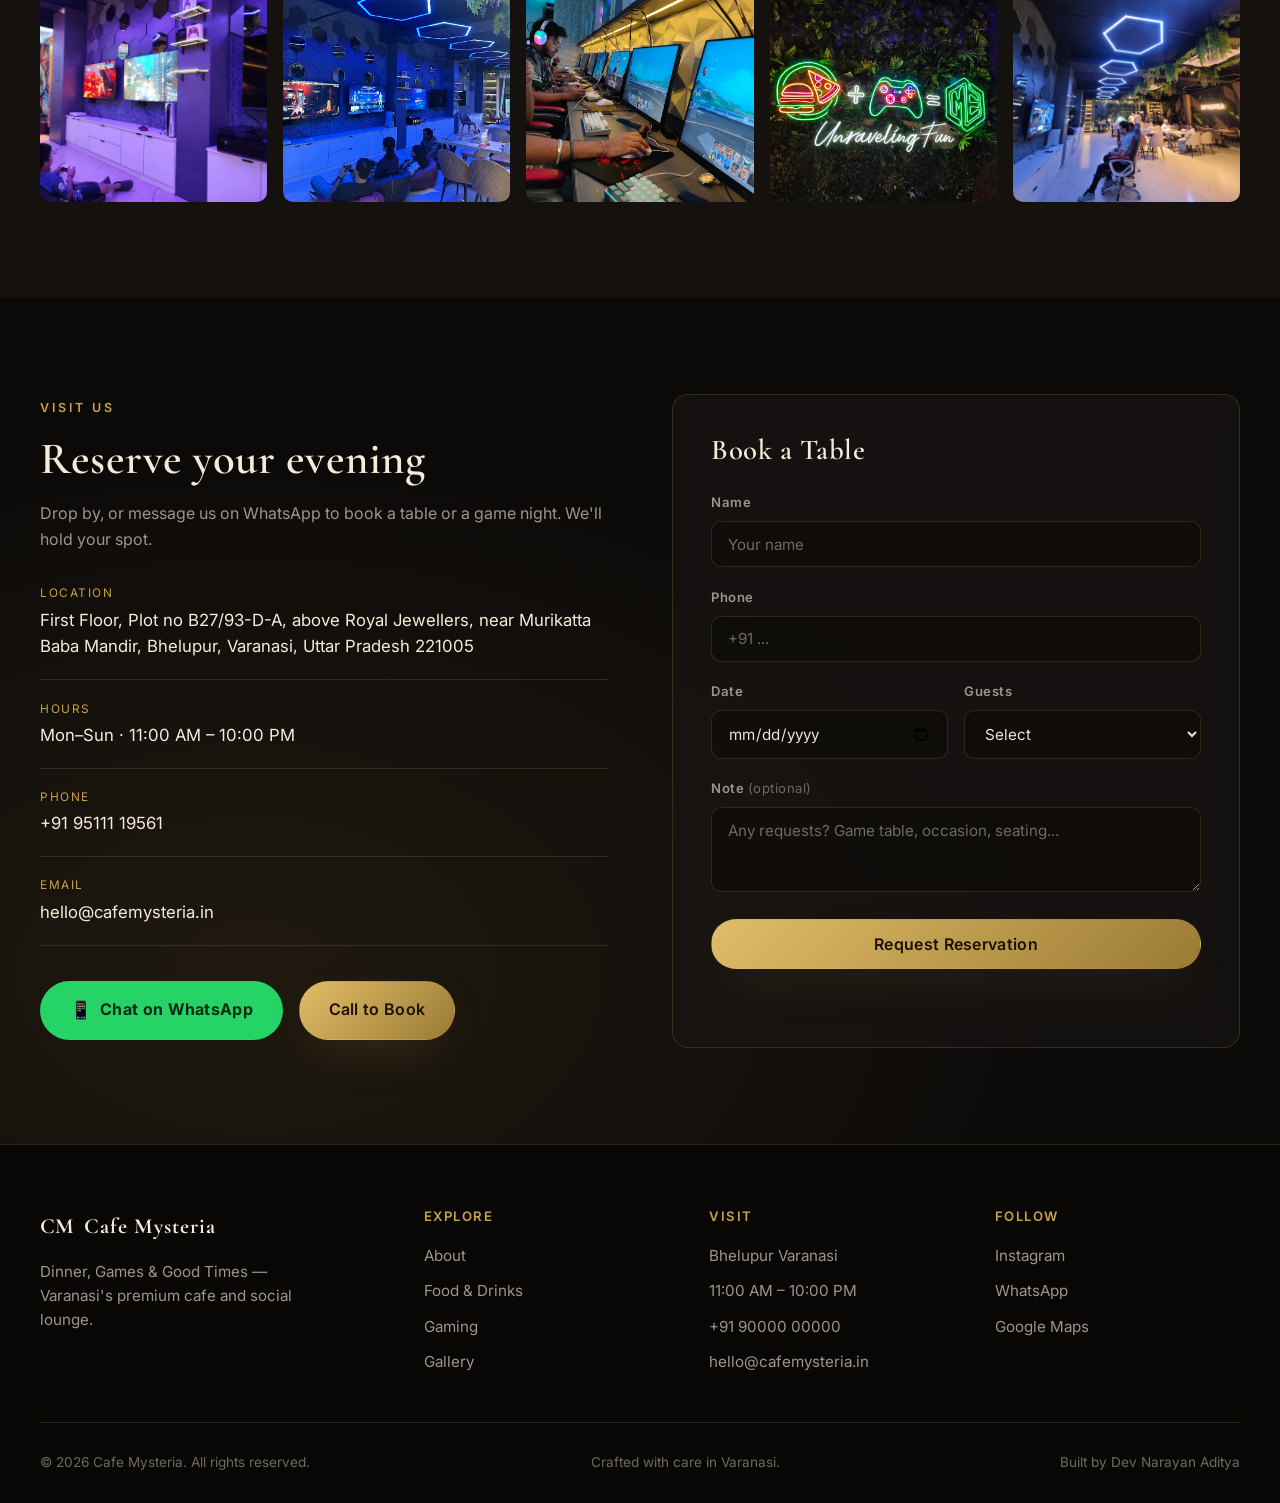
==== commit a004578f: "Update index.html" ====
--- a/index.html
+++ b/index.html
@@ -26,7 +26,7 @@
         <ul class="nav-links" id="navLinks">
           <li><a href="#menu">Food &amp; Drinks</a></li>
           <li><a href="#games" class="gaming-link">Gaming</a></li>
-          <li><a href="events.html">Events</a></li>
+          <li><a href="#events">Events</a></li>
           <li><a href="#gallery">Gallery</a></li>
           <li><a href="#why">Why Us</a></li>
           <li><a href="#contact">Contact</a></li>
--- a/style.css
+++ b/style.css
@@ -1439,4 +1439,7 @@
   cursor:pointer;
   padding:8px 12px;
   border-radius:20px;
+}
+ul {
+  list-style: none;
 }
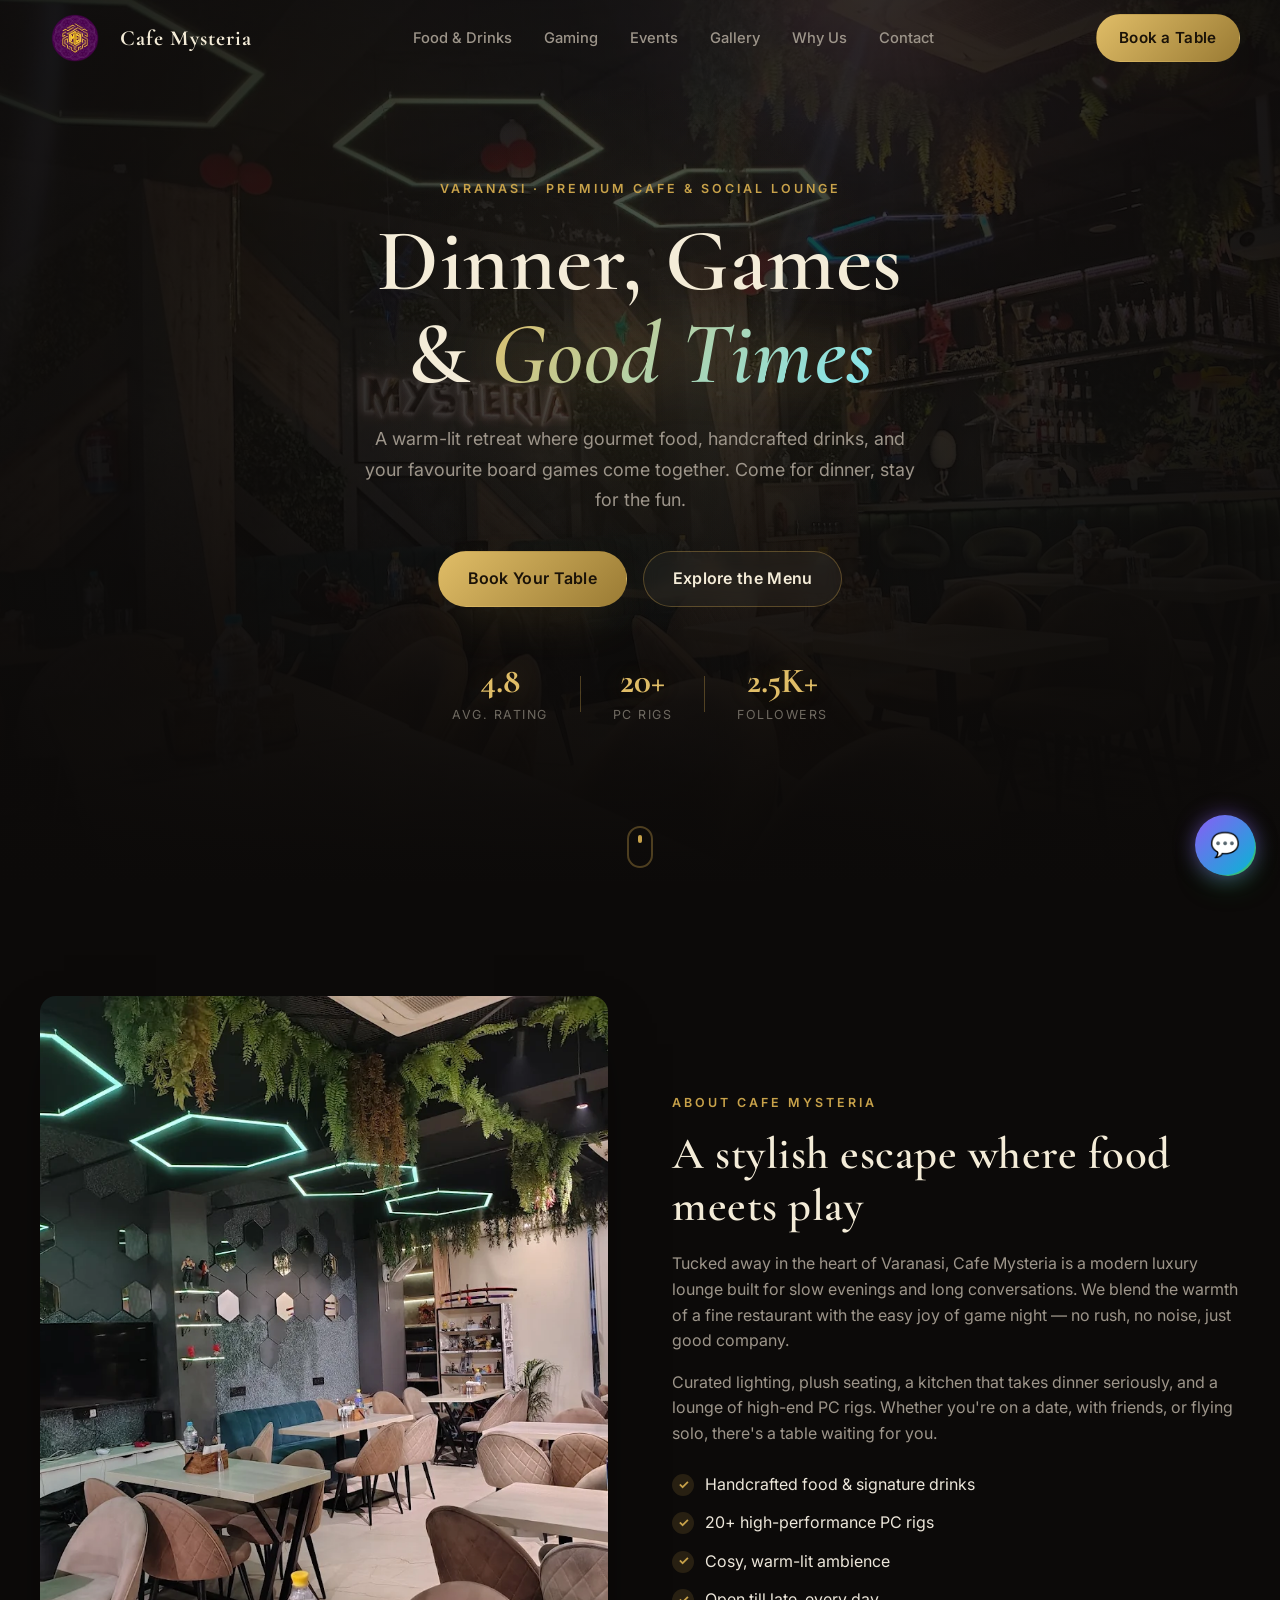
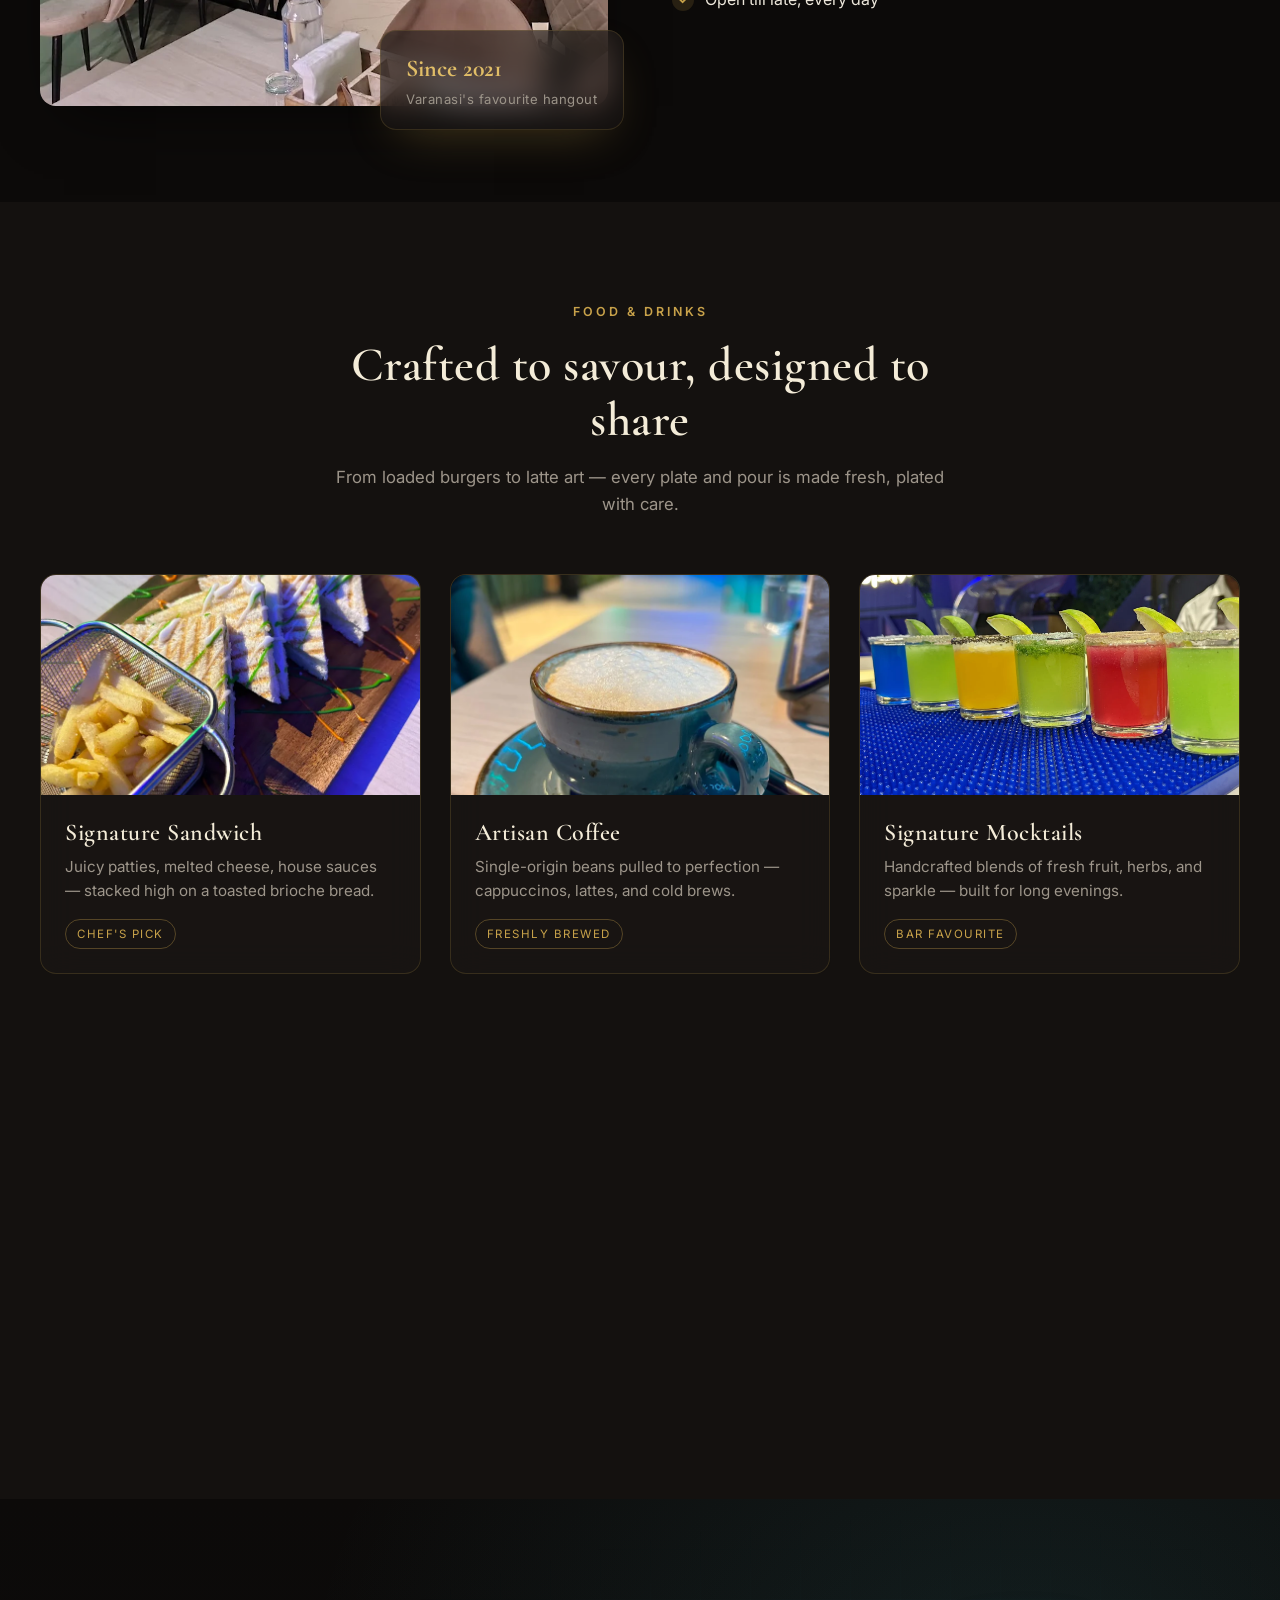
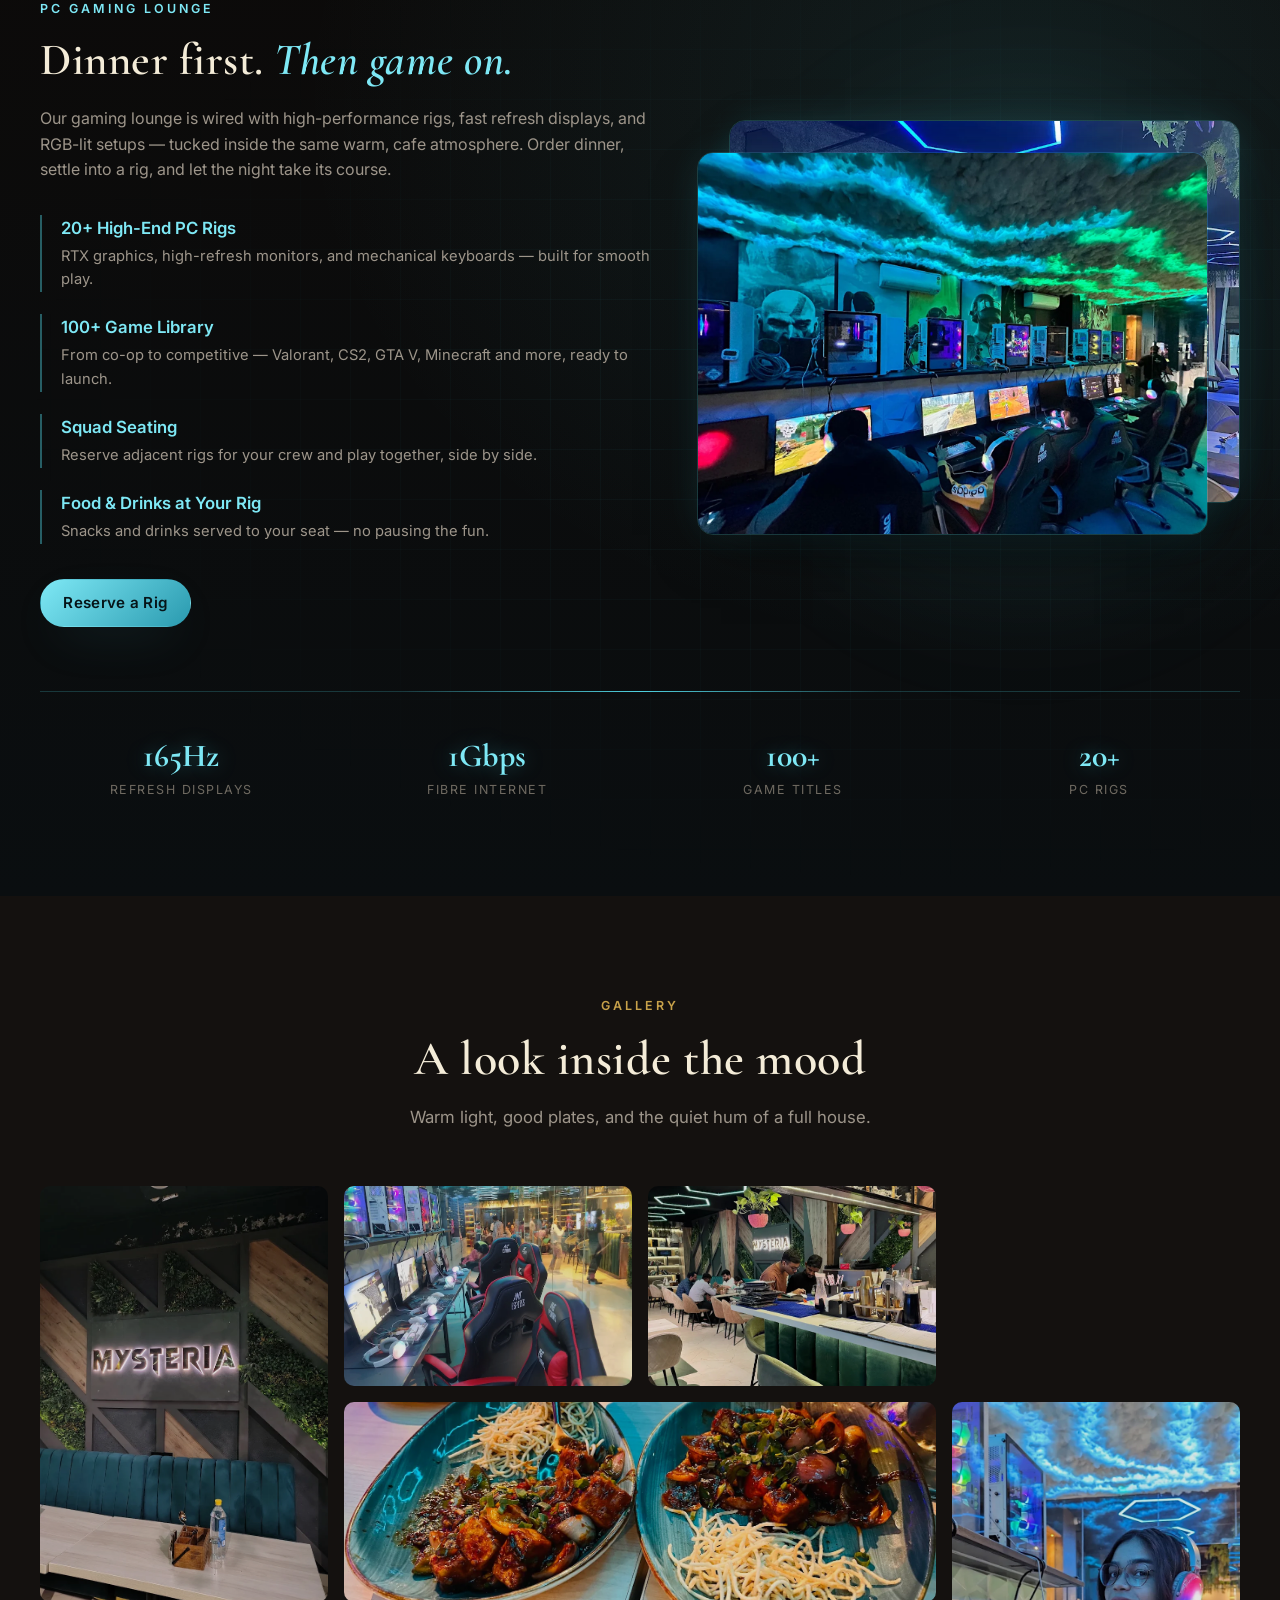
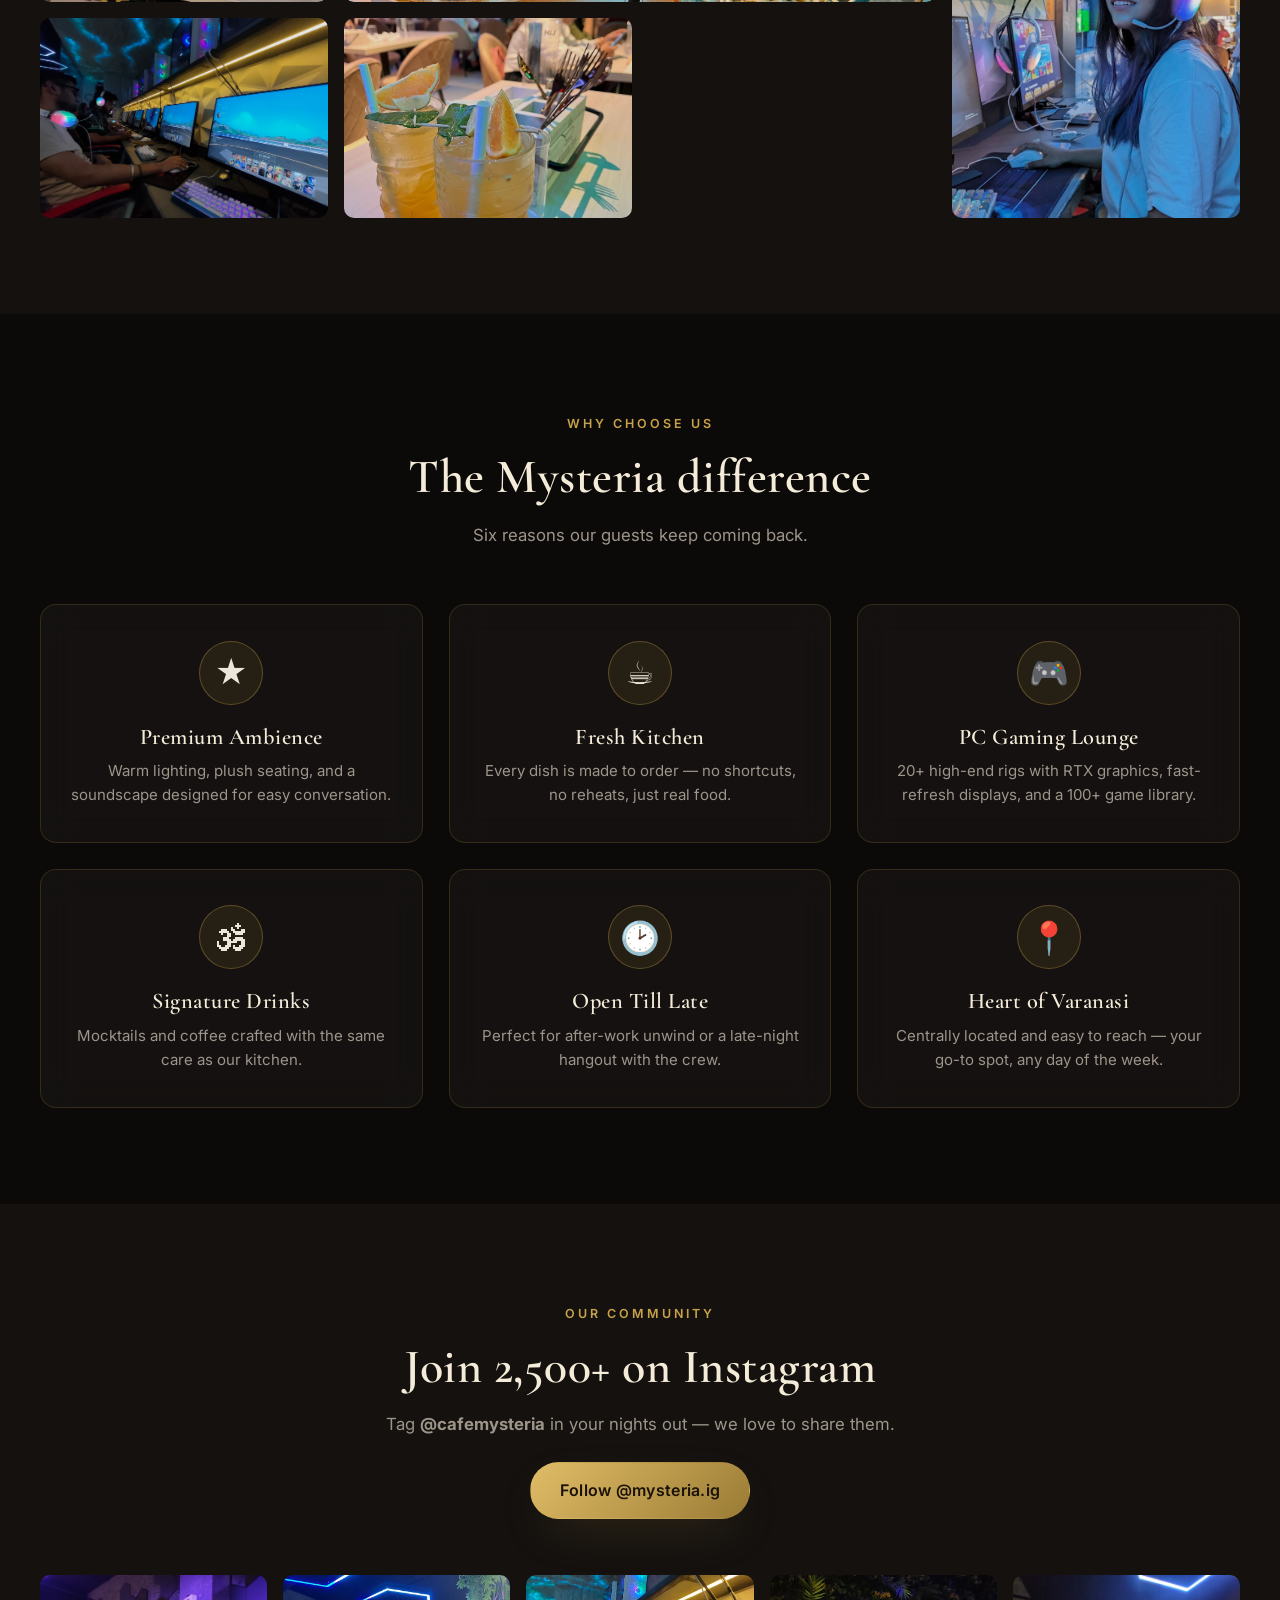
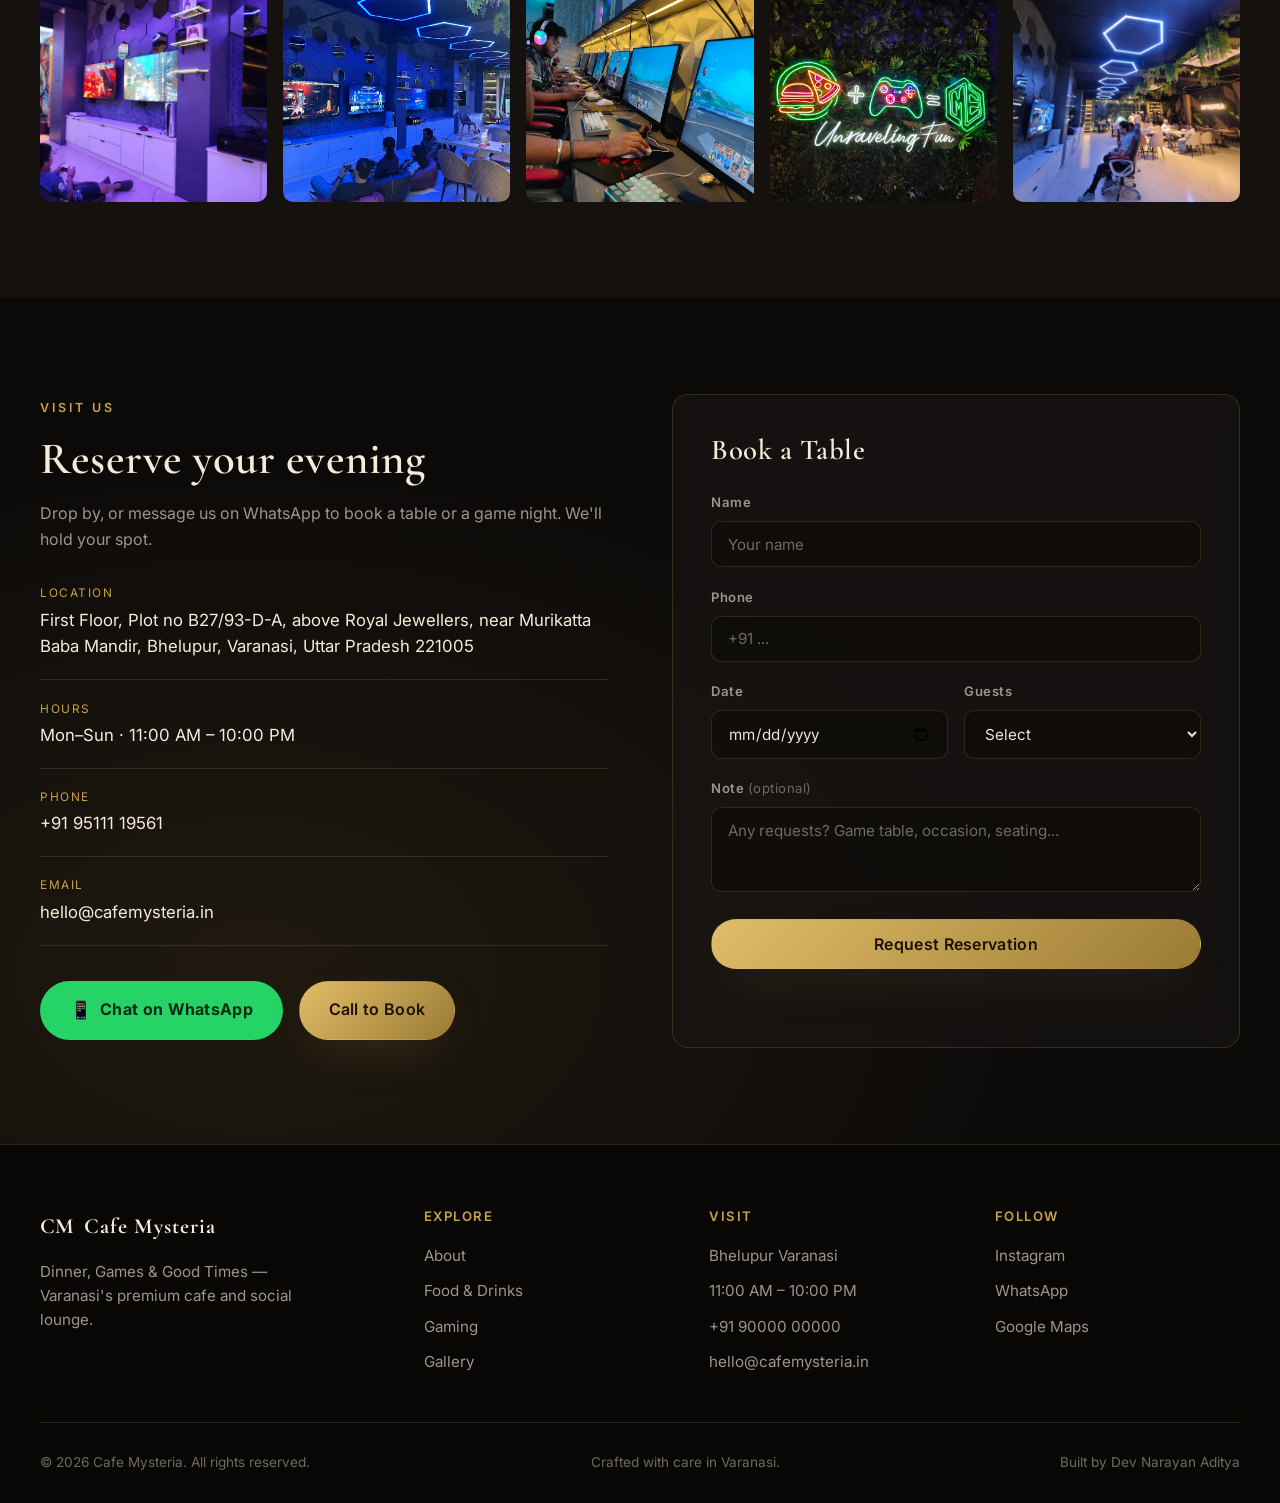
==== commit fb66b1e3: "Meta" ====
--- a/index.html
+++ b/index.html
@@ -10,9 +10,9 @@
     <link href="https://fonts.googleapis.com/css2?family=Cormorant+Garamond:wght@400;500;600;700&family=Inter:wght@300;400;500;600;700&display=swap" rel="stylesheet" />
     <title>Cafe Mysteria Landing Page</title>
     <link rel="stylesheet" href="style.css" />
-    <meta property="og:image" content="https://bolt.new/static/og_default.png">
+   
     <meta name="twitter:card" content="summary_large_image">
-    <meta name="twitter:image" content="https://bolt.new/static/og_default.png">
+    
 </head>
   <body>
     <!-- ===================== NAVBAR ===================== -->
